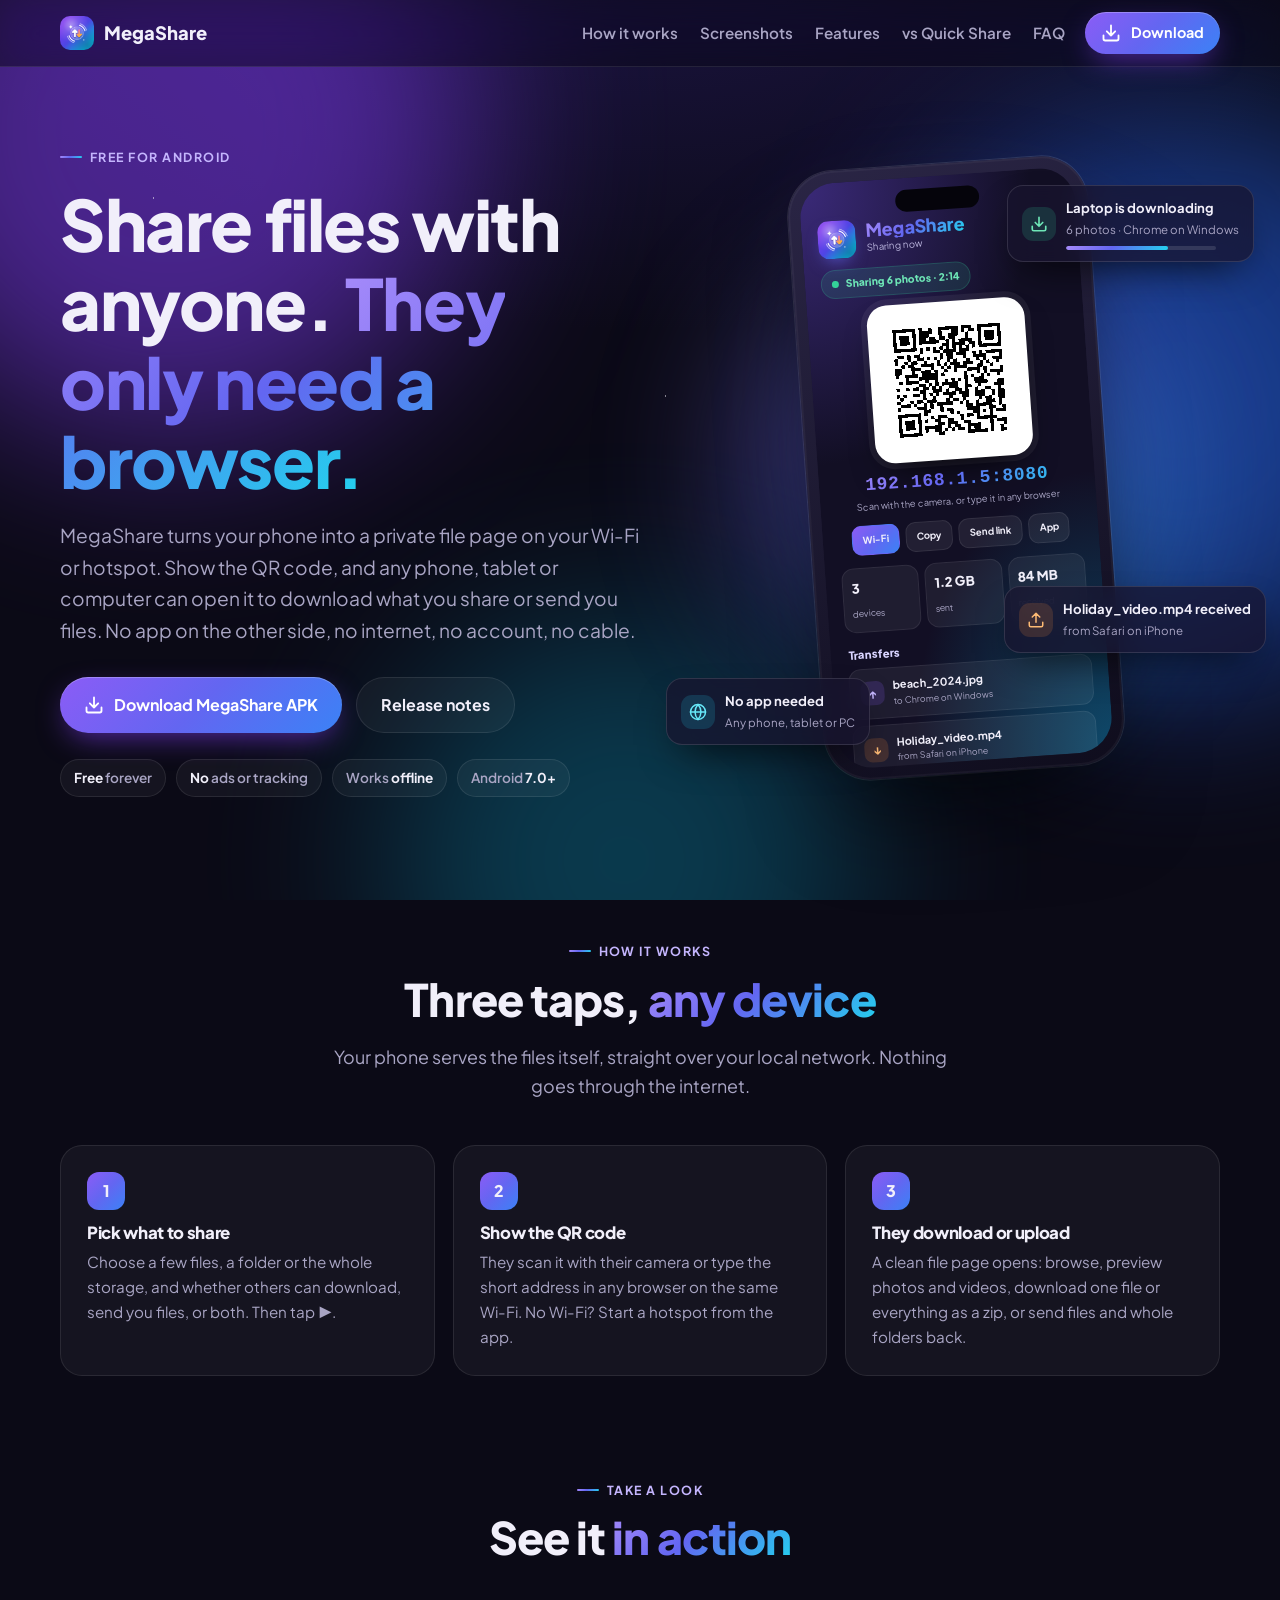
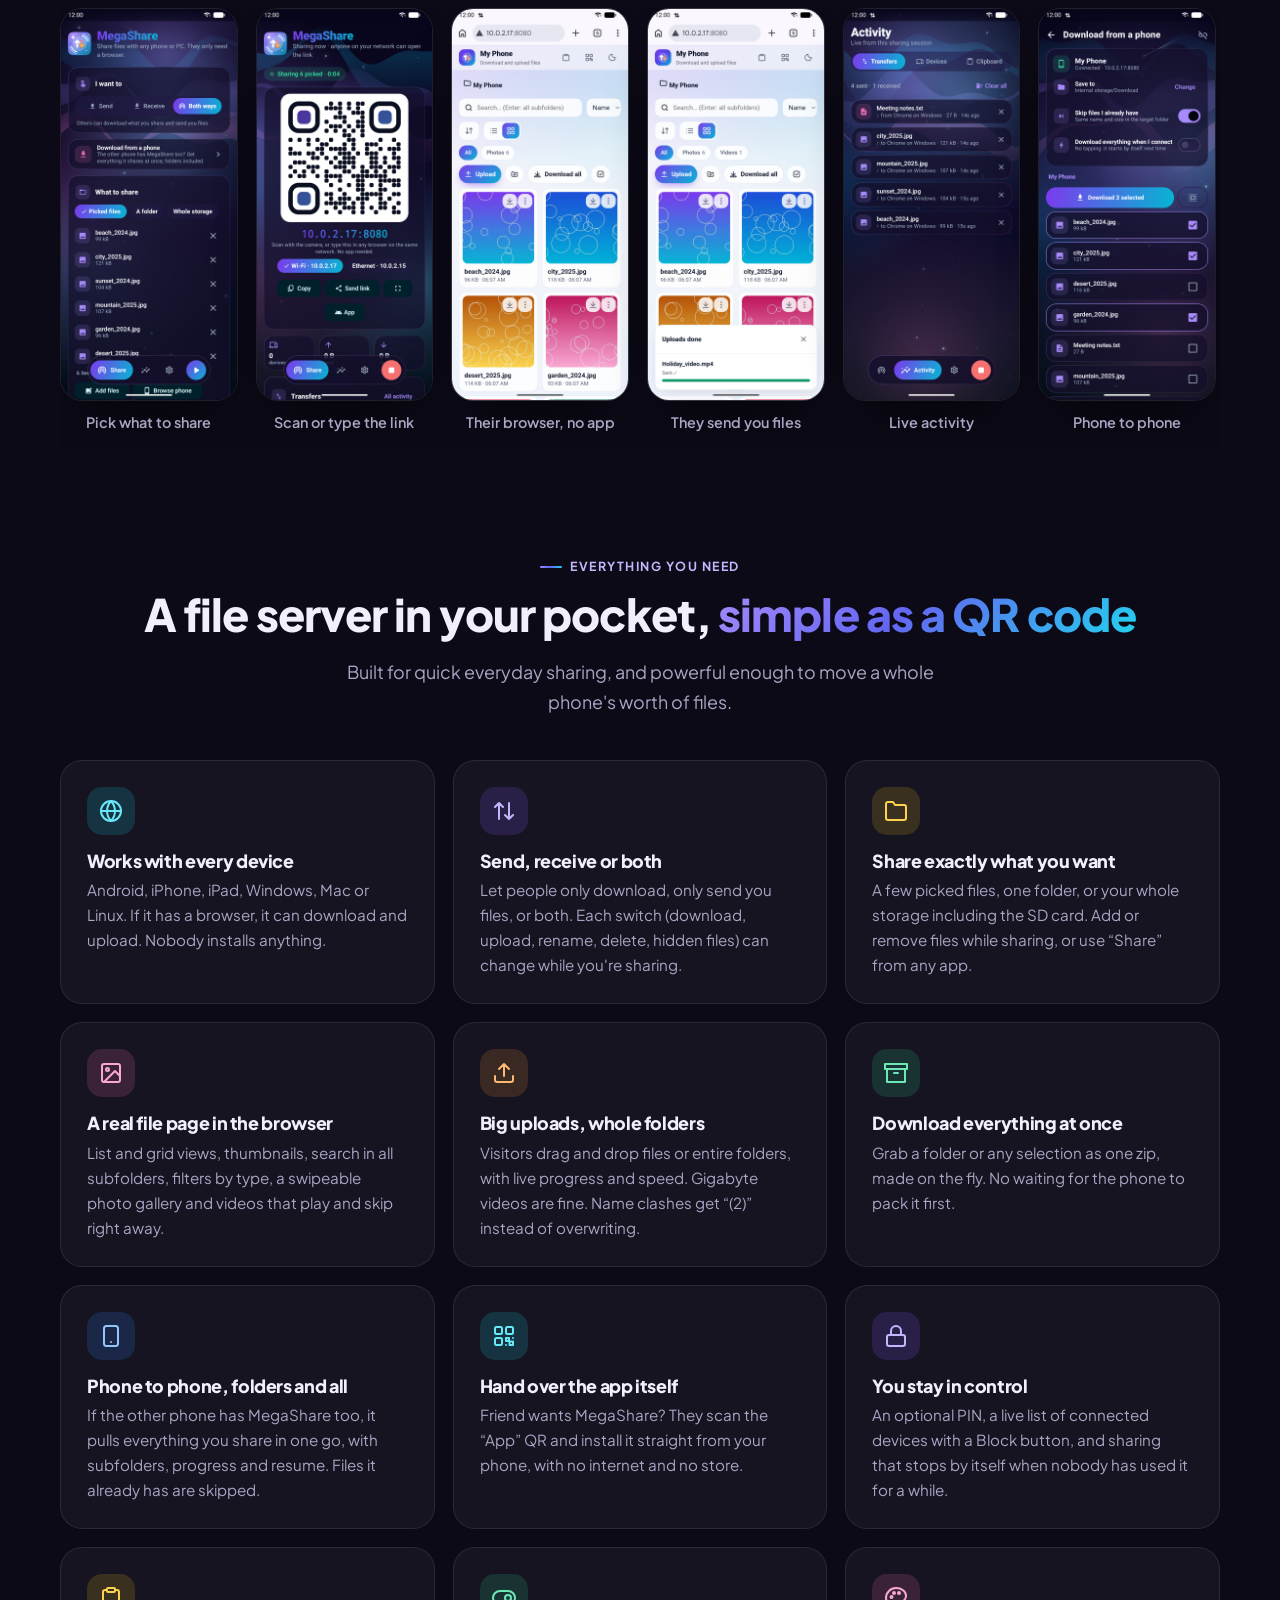
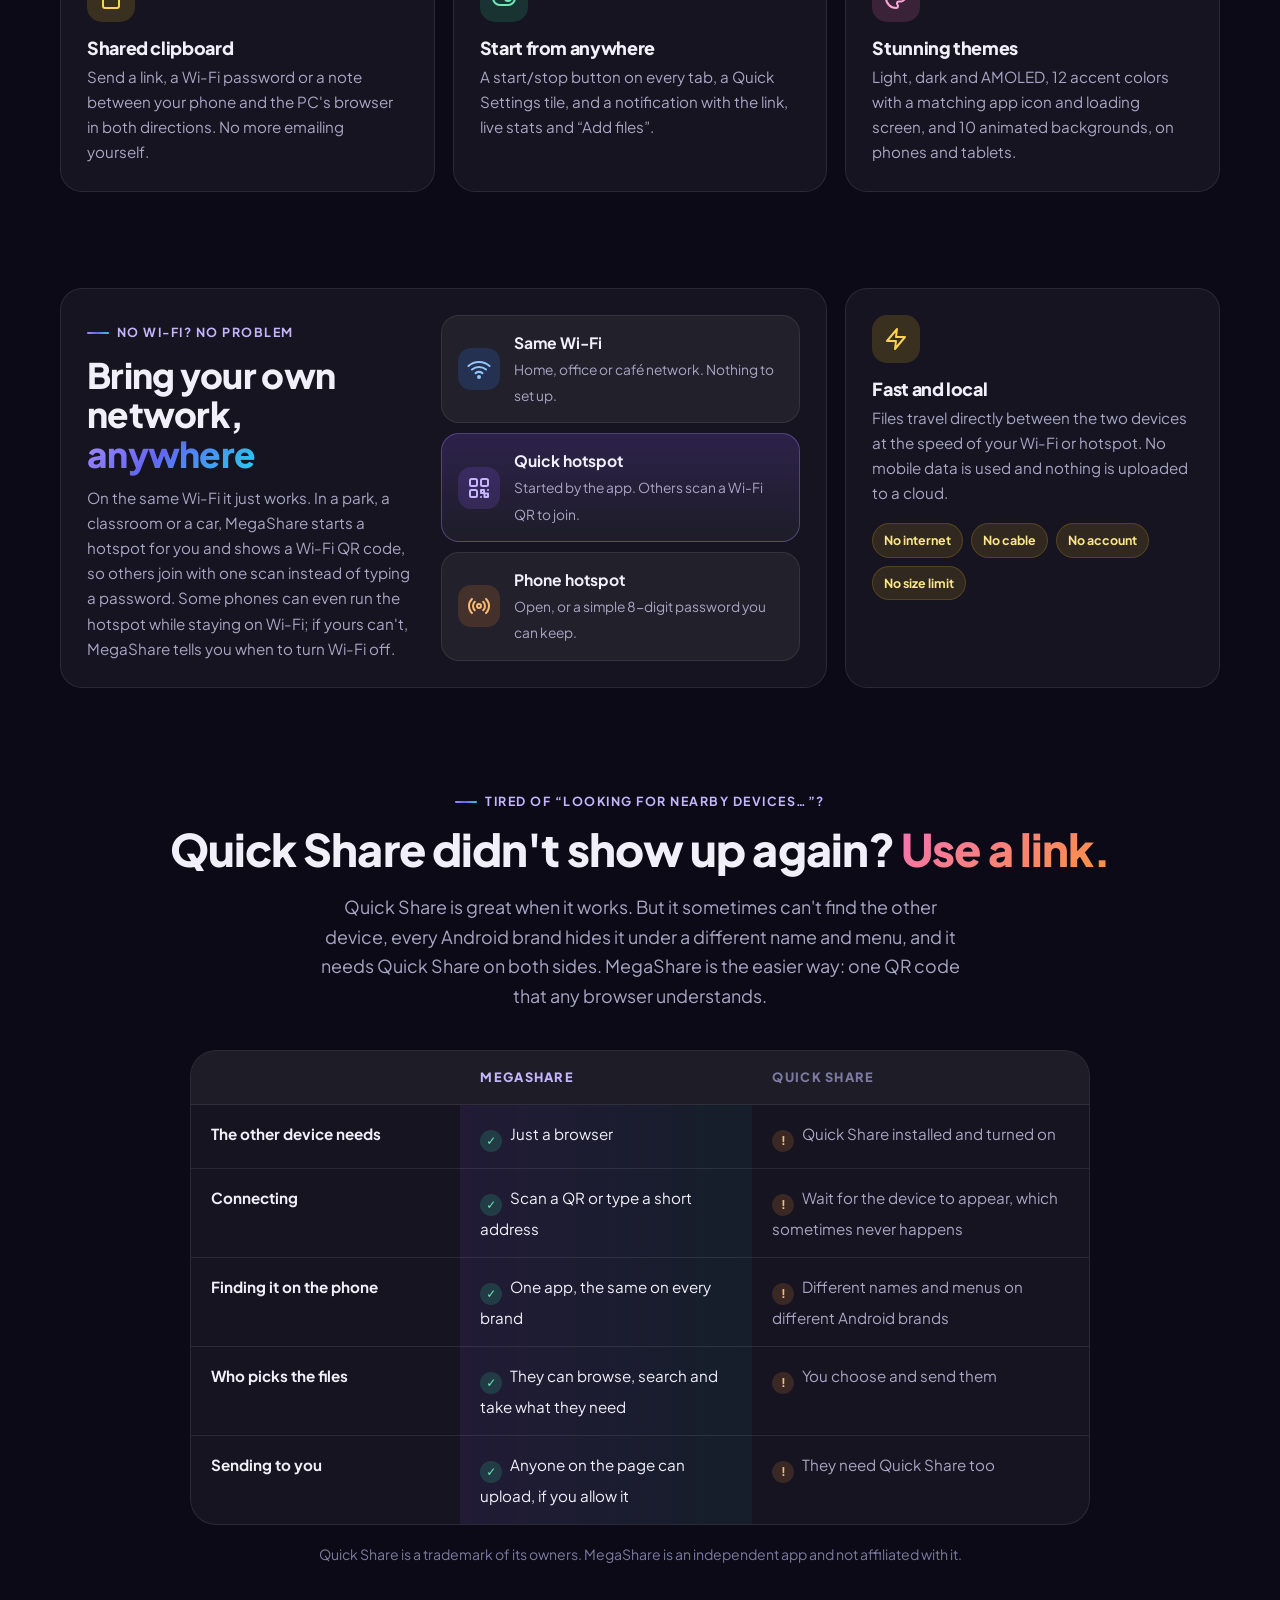
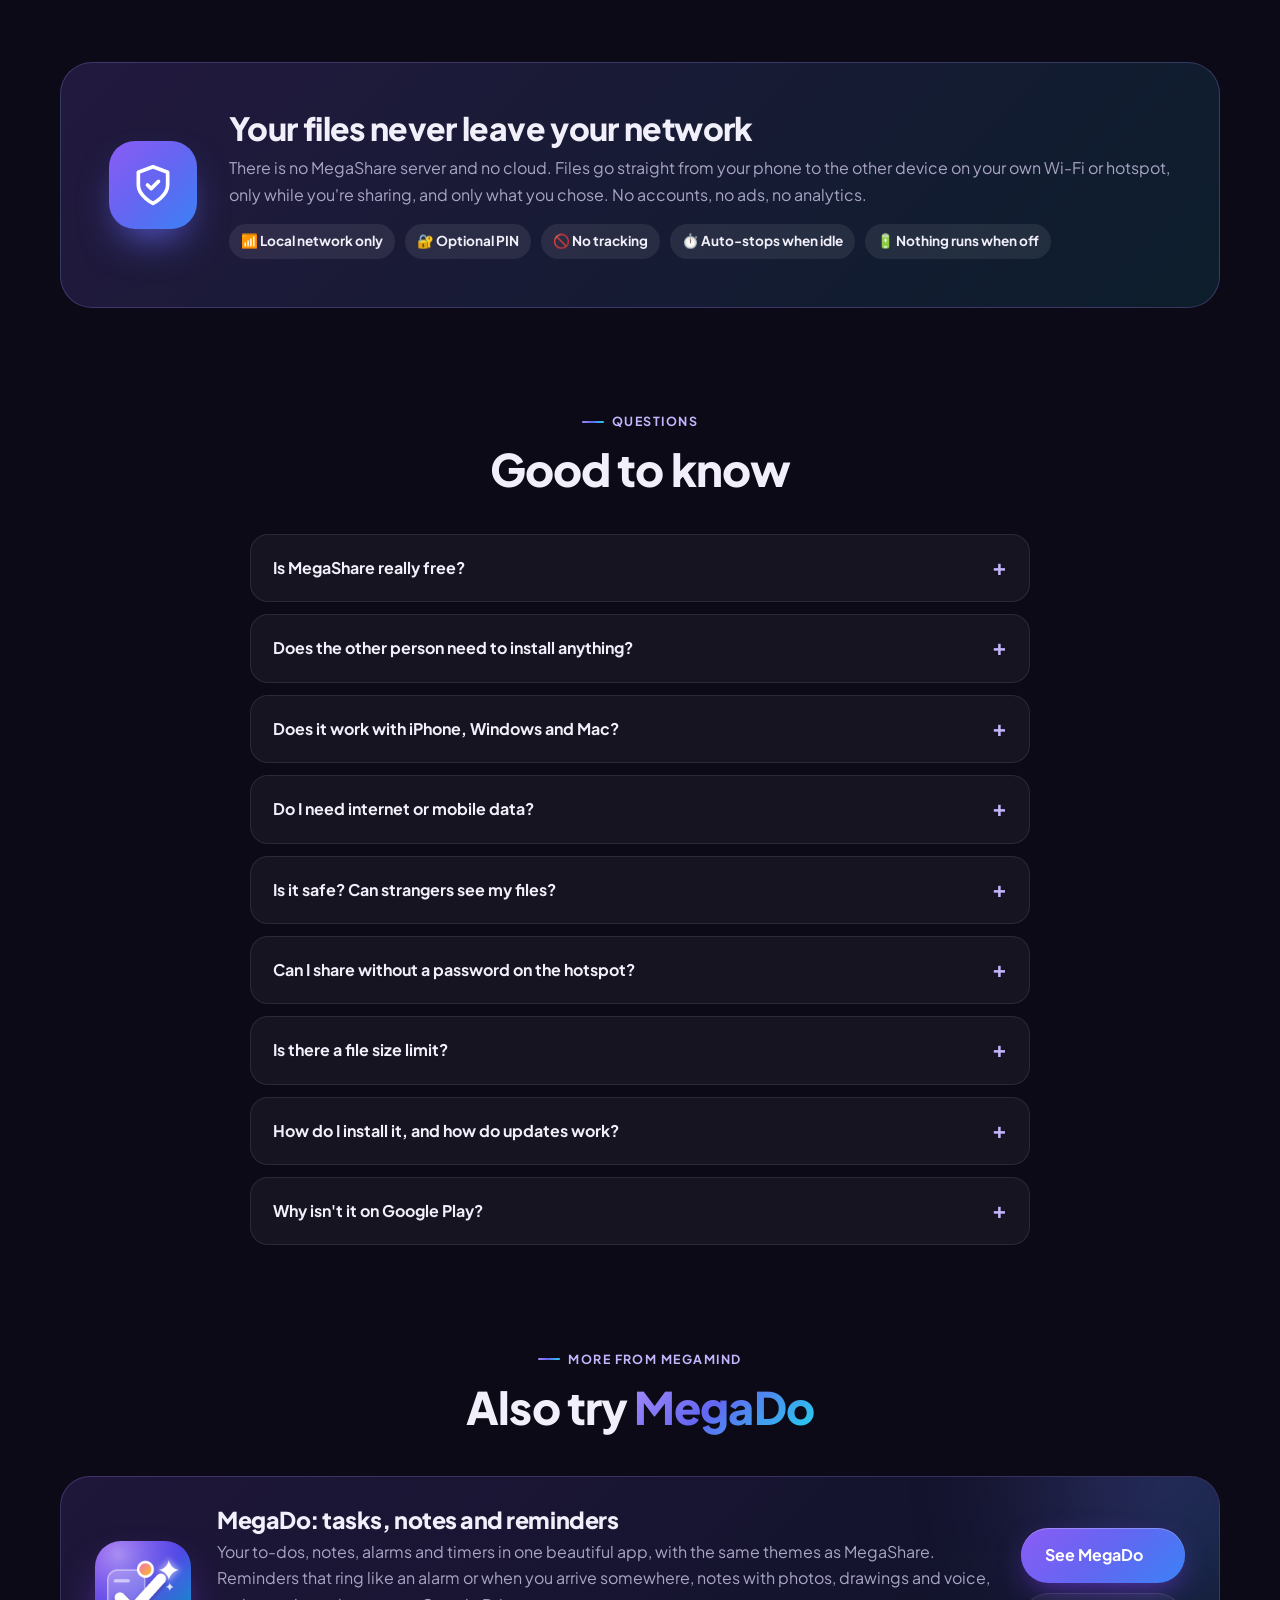
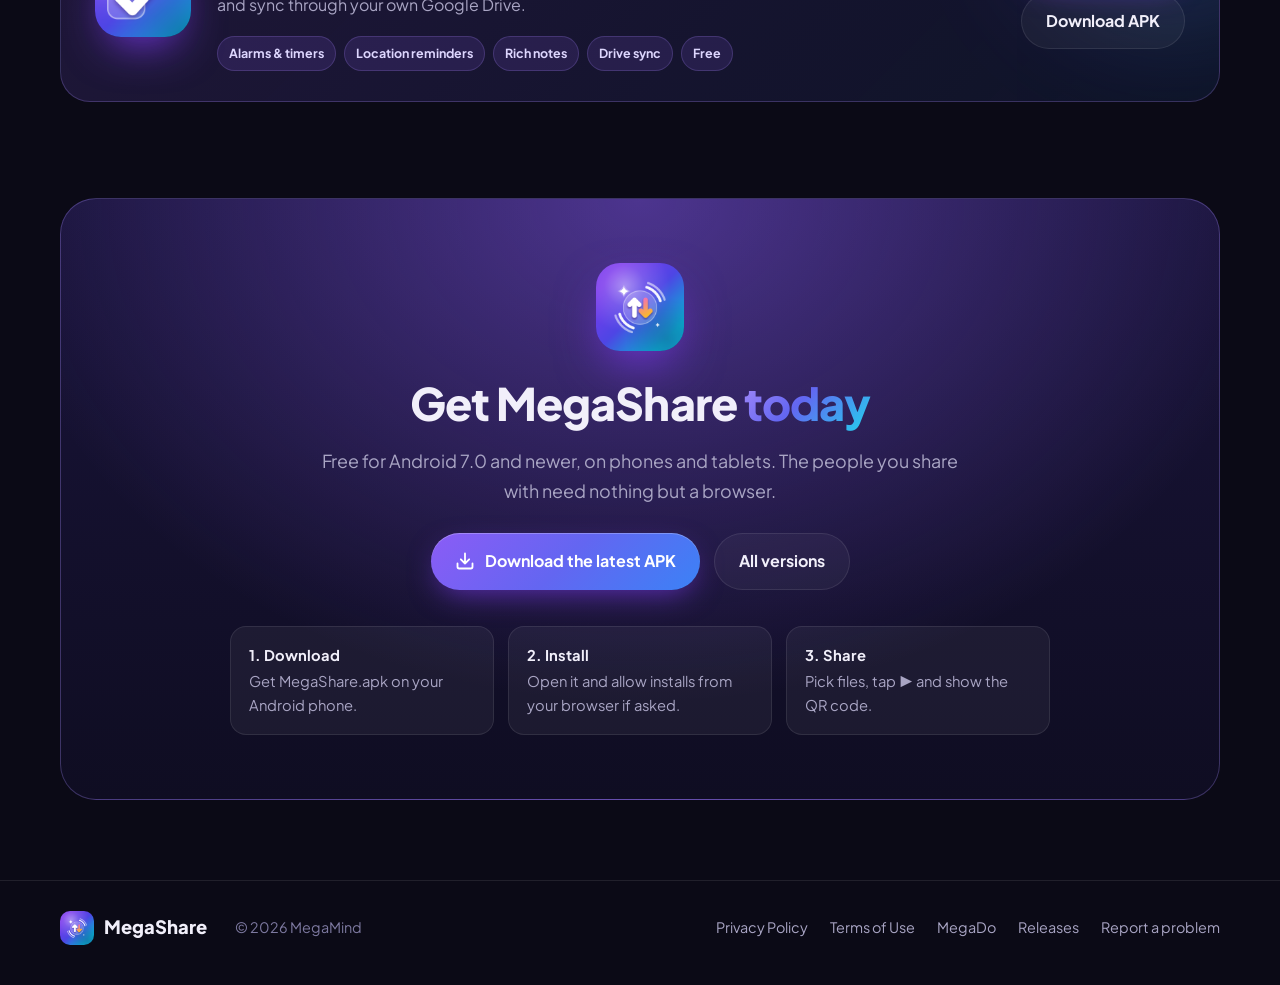
==== index.html @ 3ee7535c "Website: MegaShare's GitHub Pages site, README and screenshots - index.html in the same aurora desig" ====
<!doctype html>
<html lang="en">
<head>
<meta charset="utf-8">
<meta name="viewport" content="width=device-width, initial-scale=1">
<title>MegaShare: Share files from Android to any phone or PC, no app needed (free APK)</title>
<meta name="description" content="MegaShare is a free Android app that shares files over Wi-Fi or hotspot with any phone, tablet or computer. The other side only needs a browser: scan a QR code, then download or upload files and folders. No internet, no account, no app on the other side. An easier way than Quick Share. Download the APK.">
<meta name="keywords" content="MegaShare, file sharing app, share files Android to PC, Wi-Fi file transfer, hotspot file transfer, send files to iPhone, Quick Share alternative, Nearby Share alternative, no app needed, browser file transfer, QR code file sharing, local file server, APK download">
<link rel="canonical" href="https://megamind2999.github.io/MegaShareApk/">
<link rel="icon" href="icon.png">
<link rel="apple-touch-icon" href="icon.png">
<meta name="theme-color" content="#0b0a16">

<meta property="og:type" content="website">
<meta property="og:title" content="MegaShare: share files with anyone, they only need a browser">
<meta property="og:description" content="Free Android app: share files and folders with any phone or PC over Wi-Fi or hotspot. Scan a QR code, download or upload in the browser. No app needed on the other side.">
<meta property="og:url" content="https://megamind2999.github.io/MegaShareApk/">
<meta property="og:image" content="https://megamind2999.github.io/MegaShareApk/icon.png">
<meta name="twitter:card" content="summary">

<!-- Lets Google show MegaShare as an app (name, OS, price, download) in search results. -->
<script type="application/ld+json">
{
  "@context": "https://schema.org",
  "@type": "SoftwareApplication",
  "name": "MegaShare",
  "description": "Share files from an Android phone with any phone, tablet or computer over Wi-Fi or hotspot. The other side only needs a browser to download and upload files.",
  "applicationCategory": "UtilitiesApplication",
  "operatingSystem": "Android 7.0 or later",
  "url": "https://megamind2999.github.io/MegaShareApk/",
  "downloadUrl": "https://github.com/MegaMind2999/MegaShareApk/releases/latest/download/MegaShare.apk",
  "installUrl": "https://github.com/MegaMind2999/MegaShareApk/releases/latest",
  "image": "https://megamind2999.github.io/MegaShareApk/icon.png",
  "offers": { "@type": "Offer", "price": "0", "priceCurrency": "USD" },
  "author": { "@type": "Person", "name": "MegaMind" }
}
</script>

<link rel="preconnect" href="https://fonts.googleapis.com">
<link rel="preconnect" href="https://fonts.gstatic.com" crossorigin>
<link href="https://fonts.googleapis.com/css2?family=Plus+Jakarta+Sans:wght@400;500;600;700;800&display=swap" rel="stylesheet">
<link rel="stylesheet" href="style.css">
<script>document.documentElement.classList.add('js')</script>
</head>
<body>
<div class="aurora" aria-hidden="true"><span></span><span></span><span></span></div>
<div class="stars" aria-hidden="true"></div>

<!-- Icon sprite -->
<svg width="0" height="0" style="position:absolute" aria-hidden="true">
  <defs>
    <g id="i-down" fill="none" stroke="currentColor" stroke-width="2.2" stroke-linecap="round" stroke-linejoin="round"><path d="M21 15v4a2 2 0 0 1-2 2H5a2 2 0 0 1-2-2v-4M7 10l5 5 5-5M12 15V3"/></g>
    <g id="i-up" fill="none" stroke="currentColor" stroke-width="2" stroke-linecap="round" stroke-linejoin="round"><path d="M21 15v4a2 2 0 0 1-2 2H5a2 2 0 0 1-2-2v-4M17 8l-5-5-5 5M12 3v12"/></g>
    <g id="i-swap" fill="none" stroke="currentColor" stroke-width="2" stroke-linecap="round" stroke-linejoin="round"><path d="M7 20V4M3 8l4-4 4 4M17 4v16M21 16l-4 4-4-4"/></g>
    <g id="i-globe" fill="none" stroke="currentColor" stroke-width="2" stroke-linecap="round" stroke-linejoin="round"><circle cx="12" cy="12" r="10"/><path d="M2 12h20M12 2a15.3 15.3 0 0 1 4 10 15.3 15.3 0 0 1-4 10 15.3 15.3 0 0 1-4-10 15.3 15.3 0 0 1 4-10z"/></g>
    <g id="i-qr" fill="none" stroke="currentColor" stroke-width="2" stroke-linecap="round" stroke-linejoin="round"><rect x="3" y="3" width="7" height="7" rx="1.5"/><rect x="14" y="3" width="7" height="7" rx="1.5"/><rect x="3" y="14" width="7" height="7" rx="1.5"/><path d="M14 14h3v3h-3zM21 14v.01M14 21h.01M17.5 17.5H21V21h-3.5z"/></g>
    <g id="i-folder" fill="none" stroke="currentColor" stroke-width="2" stroke-linecap="round" stroke-linejoin="round"><path d="M22 19a2 2 0 0 1-2 2H4a2 2 0 0 1-2-2V5a2 2 0 0 1 2-2h5l2 3h9a2 2 0 0 1 2 2z"/></g>
    <g id="i-wifi" fill="none" stroke="currentColor" stroke-width="2" stroke-linecap="round" stroke-linejoin="round"><path d="M5 12.55a11 11 0 0 1 14.08 0M1.42 9a16 16 0 0 1 21.16 0M8.53 16.11a6 6 0 0 1 6.95 0"/><circle cx="12" cy="20" r="1"/></g>
    <g id="i-hotspot" fill="none" stroke="currentColor" stroke-width="2" stroke-linecap="round" stroke-linejoin="round"><circle cx="12" cy="12" r="2"/><path d="M16.24 7.76a6 6 0 0 1 0 8.49M7.76 16.24a6 6 0 0 1 0-8.49M19.07 4.93a10 10 0 0 1 0 14.14M4.93 19.07a10 10 0 0 1 0-14.14"/></g>
    <g id="i-image" fill="none" stroke="currentColor" stroke-width="2" stroke-linecap="round" stroke-linejoin="round"><rect x="3" y="3" width="18" height="18" rx="2"/><circle cx="8.5" cy="8.5" r="1.5"/><path d="M21 15l-5-5L5 21"/></g>
    <g id="i-phone" fill="none" stroke="currentColor" stroke-width="2" stroke-linecap="round" stroke-linejoin="round"><rect x="5" y="2" width="14" height="20" rx="2.5"/><path d="M12 18h.01"/></g>
    <g id="i-lock" fill="none" stroke="currentColor" stroke-width="2" stroke-linecap="round" stroke-linejoin="round"><rect x="3" y="11" width="18" height="11" rx="2"/><path d="M7 11V7a5 5 0 0 1 10 0v4"/></g>
    <g id="i-clip" fill="none" stroke="currentColor" stroke-width="2" stroke-linecap="round" stroke-linejoin="round"><path d="M16 4h2a2 2 0 0 1 2 2v14a2 2 0 0 1-2 2H6a2 2 0 0 1-2-2V6a2 2 0 0 1 2-2h2"/><rect x="8" y="2" width="8" height="4" rx="1"/></g>
    <g id="i-sliders" fill="none" stroke="currentColor" stroke-width="2" stroke-linecap="round" stroke-linejoin="round"><path d="M4 21v-7M4 10V3M12 21v-9M12 8V3M20 21v-5M20 12V3M1 14h6M9 8h6M17 16h6"/></g>
    <g id="i-zap" fill="none" stroke="currentColor" stroke-width="2" stroke-linecap="round" stroke-linejoin="round"><path d="M13 2L3 14h9l-1 8 10-12h-9l1-8z"/></g>
    <g id="i-box" fill="none" stroke="currentColor" stroke-width="2" stroke-linecap="round" stroke-linejoin="round"><path d="M21 8v13H3V8M1 3h22v5H1zM10 12h4"/></g>
    <g id="i-palette" fill="none" stroke="currentColor" stroke-width="2" stroke-linecap="round" stroke-linejoin="round"><path d="M12 2a10 10 0 0 0 0 20c1.1 0 2-.9 2-2 0-.5-.2-1-.5-1.3-.3-.4-.5-.8-.5-1.3 0-1.1.9-2 2-2h2.3A5.7 5.7 0 0 0 22 9.7C22 5.4 17.5 2 12 2z"/><circle cx="7.5" cy="11" r="1"/><circle cx="10" cy="7" r="1"/><circle cx="15" cy="7" r="1"/></g>
    <g id="i-toggle" fill="none" stroke="currentColor" stroke-width="2" stroke-linecap="round" stroke-linejoin="round"><rect x="1" y="5" width="22" height="14" rx="7"/><circle cx="16" cy="12" r="3"/></g>
    <g id="i-refresh" fill="none" stroke="currentColor" stroke-width="2" stroke-linecap="round" stroke-linejoin="round"><path d="M23 4v6h-6M1 20v-6h6"/><path d="M3.5 9a9 9 0 0 1 14.85-3.36L23 10M1 14l4.64 4.36A9 9 0 0 0 20.49 15"/></g>
    <g id="i-shield" fill="none" stroke="currentColor" stroke-width="2" stroke-linecap="round" stroke-linejoin="round"><path d="M12 22s8-4 8-10V5l-8-3-8 3v7c0 6 8 10 8 10z"/><path d="M9 12l2 2 4-4"/></g>
  </defs>
</svg>

<header class="topbar">
  <div class="wrap">
    <a class="brand" href="./"><img src="icon.png" alt="" width="34" height="34">MegaShare</a>
    <nav class="links"><a href="#how">How it works</a><a href="#screenshots">Screenshots</a><a href="#features">Features</a><a href="#quick-share">vs Quick Share</a><a href="#faq">FAQ</a></nav>
    <a class="btn" href="https://github.com/MegaMind2999/MegaShareApk/releases/latest/download/MegaShare.apk"><svg viewBox="0 0 24 24"><use href="#i-down"/></svg>Download</a>
  </div>
</header>

<main>
<div class="wrap">

  <section class="hero" aria-labelledby="title">
    <div>
      <span class="eyebrow">Free for Android</span>
      <h1 id="title">Share files with anyone. <span class="grad-text">They only need a browser.</span></h1>
      <p class="lead">MegaShare turns your phone into a private file page on your Wi-Fi or hotspot. Show the QR code, and any phone, tablet or computer can open it to download what you share or send you files. No app on the other side, no internet, no account, no cable.</p>
      <div class="actions">
        <a class="btn" href="https://github.com/MegaMind2999/MegaShareApk/releases/latest/download/MegaShare.apk"><svg viewBox="0 0 24 24"><use href="#i-down"/></svg>Download MegaShare APK</a>
        <a class="btn ghost" href="https://github.com/MegaMind2999/MegaShareApk/releases/latest">Release notes</a>
      </div>
      <div class="pills">
        <span class="pill"><b>Free</b> forever</span>
        <span class="pill"><b>No</b> ads or tracking</span>
        <span class="pill">Works <b>offline</b></span>
        <span class="pill">Android <b>7.0+</b></span>
      </div>
    </div>

    <div class="stage" aria-hidden="true">
      <div class="glow"></div>
      <div class="phone">
        <div class="screen">
          <div class="notch"></div>
          <div class="ms-head"><img src="icon.png" alt=""><div><b class="grad-text">MegaShare</b><small>Sharing now</small></div></div>
          <span class="live-pill"><i></i>Sharing 6 photos · 2:14</span>
          <div class="qr-card"><img src="qr.svg" alt=""></div>
          <div class="addr grad-text">192.168.1.5:8080</div>
          <div class="hint">Scan with the camera, or type it in any browser</div>
          <div class="mini-btns"><span class="on">Wi-Fi</span><span>Copy</span><span>Send link</span><span>App</span></div>
          <div class="stats">
            <div><b>3</b><span>devices</span></div>
            <div><b>1.2 GB</b><span>sent</span></div>
            <div><b>84 MB</b><span>received</span></div>
          </div>
          <div class="section-label">Transfers</div>
          <div class="xfer"><i class="i-violet">↑</i><div><p>beach_2024.jpg</p><small>to Chrome on Windows</small></div></div>
          <div class="xfer"><i class="i-orange">↓</i><div><p>Holiday_video.mp4</p><small>from Safari on iPhone</small></div></div>
        </div>
      </div>
      <div class="float-card fc-1"><div class="ico i-green"><svg viewBox="0 0 24 24"><use href="#i-down"/></svg></div><div><b>Laptop is downloading</b><span>6 photos · Chrome on Windows</span><i class="bar"></i></div></div>
      <div class="float-card fc-2"><div class="ico i-orange"><svg viewBox="0 0 24 24"><use href="#i-up"/></svg></div><div><b>Holiday_video.mp4 received</b><span>from Safari on iPhone</span></div></div>
      <div class="float-card fc-3"><div class="ico i-cyan"><svg viewBox="0 0 24 24"><use href="#i-globe"/></svg></div><div><b>No app needed</b><span>Any phone, tablet or PC</span></div></div>
    </div>
  </section>

  <section id="how" class="center reveal">
    <span class="eyebrow">How it works</span>
    <h2>Three taps, <span class="grad-text">any device</span></h2>
    <p class="lead">Your phone serves the files itself, straight over your local network. Nothing goes through the internet.</p>
  </section>
  <div class="steps">
    <div class="step reveal"><h3>Pick what to share</h3><p>Choose a few files, a folder or the whole storage, and whether others can download, send you files, or both. Then tap ▶.</p></div>
    <div class="step reveal"><h3>Show the QR code</h3><p>They scan it with their camera or type the short address in any browser on the same Wi-Fi. No Wi-Fi? Start a hotspot from the app.</p></div>
    <div class="step reveal"><h3>They download or upload</h3><p>A clean file page opens: browse, preview photos and videos, download one file or everything as a zip, or send files and whole folders back.</p></div>
  </div>

  <section id="screenshots" class="center reveal">
    <span class="eyebrow">Take a look</span>
    <h2>See it <span class="grad-text">in action</span></h2>
    <div class="shots">
      <figure><img src="screenshots/setup.jpg" alt="MegaShare setup: choose Send, Receive or Both ways and pick the files to share" loading="lazy"><figcaption>Pick what to share</figcaption></figure>
      <figure><img src="screenshots/live.jpg" alt="Sharing screen with a big QR code and the address to type" loading="lazy"><figcaption>Scan or type the link</figcaption></figure>
      <figure class="web"><img src="screenshots/web-grid.jpg" alt="The visitor's browser showing shared photos in a grid with search, filters, upload and download all" loading="lazy"><figcaption>Their browser, no app</figcaption></figure>
      <figure class="web"><img src="screenshots/web-upload.jpg" alt="Uploading a large video from the browser, finished" loading="lazy"><figcaption>They send you files</figcaption></figure>
      <figure><img src="screenshots/activity.jpg" alt="Activity tab with live transfers to and from a Windows PC" loading="lazy"><figcaption>Live activity</figcaption></figure>
      <figure><img src="screenshots/receive.jpg" alt="Download from a phone: pick files from another phone running MegaShare and download them all" loading="lazy"><figcaption>Phone to phone</figcaption></figure>
      <figure><img src="screenshots/themes.jpg" alt="Appearance settings with light and dark themes and 12 accent colors" loading="lazy"><figcaption>Make it yours</figcaption></figure>
    </div>
  </section>

  <section id="features" class="center reveal">
    <span class="eyebrow">Everything you need</span>
    <h2>A file server in your pocket, <span class="grad-text">simple as a QR code</span></h2>
    <p class="lead">Built for quick everyday sharing, and powerful enough to move a whole phone's worth of files.</p>
  </section>
  <div class="features">
    <div class="feature reveal"><div class="ico i-cyan"><svg viewBox="0 0 24 24"><use href="#i-globe"/></svg></div><h3>Works with every device</h3><p>Android, iPhone, iPad, Windows, Mac or Linux. If it has a browser, it can download and upload. Nobody installs anything.</p></div>
    <div class="feature reveal"><div class="ico i-violet"><svg viewBox="0 0 24 24"><use href="#i-swap"/></svg></div><h3>Send, receive or both</h3><p>Let people only download, only send you files, or both. Each switch (download, upload, rename, delete, hidden files) can change while you're sharing.</p></div>
    <div class="feature reveal"><div class="ico i-amber"><svg viewBox="0 0 24 24"><use href="#i-folder"/></svg></div><h3>Share exactly what you want</h3><p>A few picked files, one folder, or your whole storage including the SD card. Add or remove files while sharing, or use “Share” from any app.</p></div>
    <div class="feature reveal"><div class="ico i-pink"><svg viewBox="0 0 24 24"><use href="#i-image"/></svg></div><h3>A real file page in the browser</h3><p>List and grid views, thumbnails, search in all subfolders, filters by type, a swipeable photo gallery and videos that play and skip right away.</p></div>
    <div class="feature reveal"><div class="ico i-orange"><svg viewBox="0 0 24 24"><use href="#i-up"/></svg></div><h3>Big uploads, whole folders</h3><p>Visitors drag and drop files or entire folders, with live progress and speed. Gigabyte videos are fine. Name clashes get “(2)” instead of overwriting.</p></div>
    <div class="feature reveal"><div class="ico i-green"><svg viewBox="0 0 24 24"><use href="#i-box"/></svg></div><h3>Download everything at once</h3><p>Grab a folder or any selection as one zip, made on the fly. No waiting for the phone to pack it first.</p></div>
    <div class="feature reveal"><div class="ico i-blue"><svg viewBox="0 0 24 24"><use href="#i-phone"/></svg></div><h3>Phone to phone, folders and all</h3><p>If the other phone has MegaShare too, it pulls everything you share in one go, with subfolders, progress and resume. Files it already has are skipped.</p></div>
    <div class="feature reveal"><div class="ico i-cyan"><svg viewBox="0 0 24 24"><use href="#i-qr"/></svg></div><h3>Hand over the app itself</h3><p>Friend wants MegaShare? They scan the “App” QR and install it straight from your phone, with no internet and no store.</p></div>
    <div class="feature reveal"><div class="ico i-violet"><svg viewBox="0 0 24 24"><use href="#i-lock"/></svg></div><h3>You stay in control</h3><p>An optional PIN, a live list of connected devices with a Block button, and sharing that stops by itself when nobody has used it for a while.</p></div>
    <div class="feature reveal"><div class="ico i-amber"><svg viewBox="0 0 24 24"><use href="#i-clip"/></svg></div><h3>Shared clipboard</h3><p>Send a link, a Wi-Fi password or a note between your phone and the PC's browser in both directions. No more emailing yourself.</p></div>
    <div class="feature reveal"><div class="ico i-green"><svg viewBox="0 0 24 24"><use href="#i-toggle"/></svg></div><h3>Start from anywhere</h3><p>A start/stop button on every tab, a Quick Settings tile, and a notification with the link, live stats and “Add files”.</p></div>
    <div class="feature reveal"><div class="ico i-pink"><svg viewBox="0 0 24 24"><use href="#i-palette"/></svg></div><h3>Stunning themes</h3><p>Light, dark and AMOLED, 12 accent colors with a matching app icon and loading screen, and 10 animated backgrounds, on phones and tablets.</p></div>
  </div>

  <section id="network" class="reveal">
    <div class="features" style="margin-top:0">
      <div class="feature big">
        <div>
          <span class="eyebrow">No Wi-Fi? No problem</span>
          <h2 style="font-size:clamp(1.6rem,3vw,2.2rem)">Bring your own network, <span class="grad-text">anywhere</span></h2>
          <p style="margin-top:12px">On the same Wi-Fi it just works. In a park, a classroom or a car, MegaShare starts a hotspot for you and shows a Wi-Fi QR code, so others join with one scan instead of typing a password. Some phones can even run the hotspot while staying on Wi-Fi; if yours can't, MegaShare tells you when to turn Wi-Fi off.</p>
        </div>
        <div class="nets">
          <div class="net"><div class="ico i-blue"><svg viewBox="0 0 24 24"><use href="#i-wifi"/></svg></div><div><b>Same Wi-Fi</b><span>Home, office or café network. Nothing to set up.</span></div></div>
          <div class="net hot"><div class="ico i-violet"><svg viewBox="0 0 24 24"><use href="#i-qr"/></svg></div><div><b>Quick hotspot</b><span>Started by the app. Others scan a Wi-Fi QR to join.</span></div></div>
          <div class="net"><div class="ico i-orange"><svg viewBox="0 0 24 24"><use href="#i-hotspot"/></svg></div><div><b>Phone hotspot</b><span>Open, or a simple 8-digit password you can keep.</span></div></div>
        </div>
      </div>
      <div class="feature"><div class="ico i-amber"><svg viewBox="0 0 24 24"><use href="#i-zap"/></svg></div><h3>Fast and local</h3><p>Files travel directly between the two devices at the speed of your Wi-Fi or hotspot. No mobile data is used and nothing is uploaded to a cloud.</p>
        <div class="tags"><span>No internet</span><span>No cable</span><span>No account</span><span>No size limit</span></div></div>
    </div>
  </section>

  <section id="quick-share" class="center reveal">
    <span class="eyebrow">Tired of “Looking for nearby devices…”?</span>
    <h2>Quick Share didn't show up again? <span class="warm-text">Use a link.</span></h2>
    <p class="lead">Quick Share is great when it works. But it sometimes can't find the other device, every Android brand hides it under a different name and menu, and it needs Quick Share on both sides. MegaShare is the easier way: one QR code that any browser understands.</p>
  </section>
  <div class="compare reveal">
    <table>
      <thead><tr><th scope="col"></th><th scope="col" class="us">MegaShare</th><th scope="col">Quick Share</th></tr></thead>
      <tbody>
        <tr><td>The other device needs</td><td class="us"><span class="yes">✓</span>Just a browser</td><td><span class="no">!</span>Quick Share installed and turned on</td></tr>
        <tr><td>Connecting</td><td class="us"><span class="yes">✓</span>Scan a QR or type a short address</td><td><span class="no">!</span>Wait for the device to appear, which sometimes never happens</td></tr>
        <tr><td>Finding it on the phone</td><td class="us"><span class="yes">✓</span>One app, the same on every brand</td><td><span class="no">!</span>Different names and menus on different Android brands</td></tr>
        <tr><td>Who picks the files</td><td class="us"><span class="yes">✓</span>They can browse, search and take what they need</td><td><span class="no">!</span>You choose and send them</td></tr>
        <tr><td>Sending to you</td><td class="us"><span class="yes">✓</span>Anyone on the page can upload, if you allow it</td><td><span class="no">!</span>They need Quick Share too</td></tr>
      </tbody>
    </table>
  </div>
  <p class="note reveal">Quick Share is a trademark of its owners. MegaShare is an independent app and not affiliated with it.</p>

  <div class="band reveal">
    <div class="shield"><svg viewBox="0 0 24 24"><use href="#i-shield"/></svg></div>
    <div>
      <h2>Your files never leave your network</h2>
      <p>There is no MegaShare server and no cloud. Files go straight from your phone to the other device on your own Wi-Fi or hotspot, only while you're sharing, and only what you chose. No accounts, no ads, no analytics.</p>
      <ul><li>📶 Local network only</li><li>🔐 Optional PIN</li><li>🚫 No tracking</li><li>⏱️ Auto-stops when idle</li><li>🔋 Nothing runs when off</li></ul>
    </div>
  </div>

  <section id="faq" class="center reveal">
    <span class="eyebrow">Questions</span>
    <h2>Good to know</h2>
  </section>
  <div class="faq">
    <details><summary>Is MegaShare really free?</summary><p>Yes. It's free, with no ads, no subscriptions and no in-app purchases.</p></details>
    <details><summary>Does the other person need to install anything?</summary><p>No. They open the link or scan the QR code with their camera and use their normal browser, on any phone, tablet or computer. If they'd like the app too, they can install it from your phone through the “App” QR code.</p></details>
    <details><summary>Does it work with iPhone, Windows and Mac?</summary><p>Yes. Anything with a modern browser works: Safari, Chrome, Edge, Firefox and others. Only the phone that shares needs Android 7.0 or newer.</p></details>
    <details><summary>Do I need internet or mobile data?</summary><p>No. Both devices just need to be on the same Wi-Fi, or one of them on the other's hotspot. Files never go over the internet, so no data is used.</p></details>
    <details><summary>Is it safe? Can strangers see my files?</summary><p>Only devices on the same network can open the page, only while sharing is on, and they only see what you picked. You can add a PIN, see every connected device and block it, turn off uploads or downloads at any time, and sharing stops by itself when nobody uses it.</p></details>
    <details><summary>Can I share without a password on the hotspot?</summary><p>Yes. Android doesn't let apps create an open hotspot by themselves, so the Quick hotspot gets a password, but MegaShare shows a Wi-Fi QR code so nobody types it. For an open network, choose “Phone hotspot” and set Security to “None” in your hotspot settings, or keep a simple 8-digit password.</p></details>
    <details><summary>Is there a file size limit?</summary><p>No. Large videos and whole folders transfer fine, and downloads between two phones with MegaShare can resume if they're interrupted.</p></details>
    <details><summary>How do I install it, and how do updates work?</summary><p>Download <a href="https://github.com/MegaMind2999/MegaShareApk/releases/latest/download/MegaShare.apk">MegaShare.apk</a> on your Android phone and open it. If Android asks, allow installing apps from your browser or file manager. MegaShare checks for new versions once a day and can install them by itself (silently on Android 12+), and never while you're sharing.</p></details>
    <details><summary>Why isn't it on Google Play?</summary><p>MegaShare is published directly as an APK on this site and its GitHub releases page.</p></details>
  </div>

  <section id="more" class="center reveal">
    <span class="eyebrow">More from MegaMind</span>
    <h2>Also try <span class="grad-text">MegaDo</span></h2>
  </section>
  <div class="promo reveal">
    <img src="megado.png" alt="MegaDo app icon" width="96" height="96">
    <div>
      <h3>MegaDo: tasks, notes and reminders</h3>
      <p>Your to-dos, notes, alarms and timers in one beautiful app, with the same themes as MegaShare. Reminders that ring like an alarm or when you arrive somewhere, notes with photos, drawings and voice, and sync through your own Google Drive.</p>
      <div class="tags"><span>Alarms &amp; timers</span><span>Location reminders</span><span>Rich notes</span><span>Drive sync</span><span>Free</span></div>
    </div>
    <div class="actions">
      <a class="btn" href="https://megamind2999.github.io/MegaDoApk/">See MegaDo</a>
      <a class="btn ghost" href="https://github.com/MegaMind2999/MegaDoApk/releases/latest/download/MegaDo.apk">Download APK</a>
    </div>
  </div>

  <section id="download" class="cta reveal">
    <img src="icon.png" alt="MegaShare app icon" width="88" height="88">
    <h2>Get MegaShare <span class="grad-text">today</span></h2>
    <p class="lead" style="margin-inline:auto">Free for Android 7.0 and newer, on phones and tablets. The people you share with need nothing but a browser.</p>
    <div class="actions">
      <a class="btn" href="https://github.com/MegaMind2999/MegaShareApk/releases/latest/download/MegaShare.apk"><svg viewBox="0 0 24 24"><use href="#i-down"/></svg>Download the latest APK</a>
      <a class="btn ghost" href="https://github.com/MegaMind2999/MegaShareApk/releases">All versions</a>
    </div>
    <div class="install">
      <div><b>1. Download</b>Get MegaShare.apk on your Android phone.</div>
      <div><b>2. Install</b>Open it and allow installs from your browser if asked.</div>
      <div><b>3. Share</b>Pick files, tap ▶ and show the QR code.</div>
    </div>
  </section>

</div>
</main>

<footer>
  <div class="wrap">
    <a class="brand" href="./"><img src="icon.png" alt="" width="28" height="28">MegaShare</a>
    <span>© 2026 MegaMind</span>
    <nav>
      <a href="privacy.html">Privacy Policy</a>
      <a href="terms.html">Terms of Use</a>
      <a href="https://megamind2999.github.io/MegaDoApk/">MegaDo</a>
      <a href="https://github.com/MegaMind2999/MegaShareApk/releases">Releases</a>
      <a href="https://github.com/MegaMind2999/MegaShareApk/issues">Report a problem</a>
    </nav>
  </div>
</footer>

<script>
  // Fade sections in as they scroll into view.
  (function () {
    var els = document.querySelectorAll('.reveal');
    if (!('IntersectionObserver' in window)) { els.forEach(function (e) { e.classList.add('in'); }); return; }
    var io = new IntersectionObserver(function (entries) {
      entries.forEach(function (e) { if (e.isIntersecting) { e.target.classList.add('in'); io.unobserve(e.target); } });
    }, { threshold: 0.12 });
    els.forEach(function (e) { io.observe(e); });
  })();
</script>
</body>
</html>
---- style.css ----
/* MegaShare site: the same dark aurora theme as MegaDo's site (violet → indigo → ocean),
   plus the icon's warm "receive" arrow (pink → orange) as a second accent. */
:root {
  --warm: linear-gradient(135deg, #f472b6 0%, #fb923c 100%);
  --orange: #fb923c;
  --bg: #0b0a16;
  --bg-2: #120f24;
  --fg: #f1effa;
  --muted: #a9a5c4;
  --soft: #7d79a0;
  --line: rgba(255, 255, 255, .09);
  --glass: rgba(255, 255, 255, .045);
  --glass-2: rgba(255, 255, 255, .08);
  --violet: #8b5cf6;
  --indigo: #6366f1;
  --blue: #3b82f6;
  --cyan: #22d3ee;
  --pink: #f472b6;
  --amber: #fbbf24;
  --green: #34d399;
  --grad: linear-gradient(135deg, #a78bfa 0%, #6366f1 45%, #22d3ee 100%);
  --grad-btn: linear-gradient(135deg, #8b5cf6 0%, #6366f1 50%, #3b82f6 100%);
  --radius: 22px;
  --font: "Plus Jakarta Sans", system-ui, -apple-system, "Segoe UI", Roboto, sans-serif;
}

* { box-sizing: border-box; }
html { scroll-behavior: smooth; }
body {
  margin: 0;
  background: var(--bg);
  color: var(--fg);
  font: 16px/1.65 var(--font);
  -webkit-font-smoothing: antialiased;
  overflow-x: hidden;
}
a { color: #c4b5fd; text-decoration: none; }
a:hover { color: #fff; }
img { max-width: 100%; }

/* ── Aurora backdrop ── */
.aurora { position: fixed; inset: 0; z-index: -1; overflow: hidden; background:
  radial-gradient(1200px 700px at 50% -10%, #1d1546 0%, transparent 60%), var(--bg); }
.aurora span { position: absolute; border-radius: 50%; filter: blur(90px); opacity: .55; animation: drift 22s ease-in-out infinite alternate; }
.aurora span:nth-child(1) { width: 620px; height: 620px; background: #7c3aed; top: -180px; left: -140px; }
.aurora span:nth-child(2) { width: 560px; height: 560px; background: #2563eb; top: 120px; right: -180px; animation-duration: 26s; animation-delay: -6s; }
.aurora span:nth-child(3) { width: 480px; height: 480px; background: #0891b2; bottom: -200px; left: 30%; opacity: .35; animation-duration: 30s; animation-delay: -12s; }
.stars { position: fixed; inset: 0; z-index: -1; pointer-events: none; opacity: .5;
  background-image:
    radial-gradient(1.5px 1.5px at 12% 22%, #fff 50%, transparent 51%),
    radial-gradient(1px 1px at 68% 14%, #fff 50%, transparent 51%),
    radial-gradient(1.2px 1.2px at 84% 62%, #fff 50%, transparent 51%),
    radial-gradient(1px 1px at 32% 78%, #fff 50%, transparent 51%),
    radial-gradient(1.4px 1.4px at 52% 44%, #fff 50%, transparent 51%),
    radial-gradient(1px 1px at 92% 30%, #fff 50%, transparent 51%),
    radial-gradient(1px 1px at 6% 66%, #fff 50%, transparent 51%);
}
@keyframes drift { to { transform: translate(80px, 60px) scale(1.15); } }

/* ── Layout ── */
.wrap { width: min(1160px, 100% - 32px); margin-inline: auto; }
section { padding: 96px 0 0; }
.eyebrow { display: inline-flex; align-items: center; gap: 8px; font-size: .78rem; font-weight: 700; letter-spacing: .12em;
  text-transform: uppercase; color: #c4b5fd; }
.eyebrow::before { content: ""; width: 22px; height: 2px; border-radius: 2px; background: var(--grad); }
h1, h2, h3 { line-height: 1.12; letter-spacing: -.02em; margin: 0; }
h2 { font-size: clamp(1.9rem, 4vw, 2.8rem); font-weight: 800; margin-top: 12px; }
.lead { color: var(--muted); font-size: 1.12rem; max-width: 640px; }
.grad-text { background: var(--grad); -webkit-background-clip: text; background-clip: text; color: transparent; }
.center { text-align: center; }
.center .lead { margin-inline: auto; }

/* ── Top bar ── */
.topbar { position: sticky; top: 0; z-index: 10; backdrop-filter: blur(16px) saturate(140%); -webkit-backdrop-filter: blur(16px) saturate(140%);
  background: rgba(11, 10, 22, .55); border-bottom: 1px solid var(--line); }
.topbar .wrap { display: flex; align-items: center; gap: 20px; height: 66px; }
.brand { display: flex; align-items: center; gap: 10px; font-weight: 800; font-size: 1.15rem; color: var(--fg); }
.brand img { width: 34px; height: 34px; border-radius: 10px; }
.links { display: flex; gap: 22px; margin-left: auto; font-weight: 600; font-size: .95rem; }
.links a { color: var(--muted); }
.links a:hover { color: var(--fg); }
.topbar .btn { padding: 9px 16px; font-size: .9rem; }
@media (max-width: 760px) { .links { display: none; } .topbar .btn { margin-left: auto; } }

/* ── Buttons ── */
.btn { display: inline-flex; align-items: center; gap: 10px; padding: 14px 24px; border-radius: 999px; font-weight: 700;
  color: #fff; background: var(--grad-btn); box-shadow: 0 10px 30px -8px rgba(124, 58, 237, .7), inset 0 1px 0 rgba(255,255,255,.25);
  transition: transform .2s ease, box-shadow .2s ease; }
.btn:hover { color: #fff; transform: translateY(-2px); box-shadow: 0 16px 40px -8px rgba(124, 58, 237, .85), inset 0 1px 0 rgba(255,255,255,.25); }
.btn svg { width: 20px; height: 20px; }
.btn.ghost { background: var(--glass); border: 1px solid var(--line); box-shadow: none; color: var(--fg); }
.btn.ghost:hover { background: var(--glass-2); }

/* ── Hero ── */
.hero { padding: 72px 0 40px; display: grid; grid-template-columns: 1.05fr .95fr; gap: 48px; align-items: center; }
.hero h1 { font-size: clamp(2.6rem, 6vw, 4.4rem); font-weight: 800; margin: 18px 0 18px; }
.hero .lead { font-size: 1.2rem; }
.hero .actions { display: flex; gap: 14px; flex-wrap: wrap; margin-top: 30px; }
.pills { display: flex; flex-wrap: wrap; gap: 10px; margin-top: 26px; }
.pill { font-size: .85rem; font-weight: 600; color: var(--muted); padding: 7px 13px; border-radius: 999px; background: var(--glass); border: 1px solid var(--line); }
.pill b { color: var(--fg); }
@media (max-width: 920px) { .hero { grid-template-columns: 1fr; text-align: center; } .hero .lead { margin-inline: auto; } .hero .actions, .pills { justify-content: center; } }

/* ── Phone mockup (pure HTML/CSS, sample data) ── */
.stage { position: relative; display: grid; place-items: center; min-height: 600px; }
.glow { position: absolute; width: 420px; height: 420px; border-radius: 50%; background: var(--grad); filter: blur(80px); opacity: .45; }
.phone { position: relative; width: 300px; height: 610px; border-radius: 46px; padding: 12px; background: linear-gradient(160deg, #2a2545, #0f0d1d);
  box-shadow: 0 50px 100px -30px rgba(0,0,0,.8), 0 0 0 1px rgba(255,255,255,.12), inset 0 0 0 2px rgba(255,255,255,.04);
  transform: rotate(-4deg); animation: float 7s ease-in-out infinite; }
.screen { position: relative; height: 100%; border-radius: 36px; overflow: hidden; padding: 38px 16px 16px;
  background: radial-gradient(140% 80% at 0% 0%, #3b2a7a 0%, transparent 60%), radial-gradient(120% 80% at 100% 100%, #0e4a6b 0%, transparent 60%), #120f24; }
.notch { position: absolute; top: 12px; left: 50%; transform: translateX(-50%); width: 84px; height: 22px; border-radius: 20px; background: #05040b; }
.app-date { font-size: .62rem; letter-spacing: .1em; font-weight: 700; color: #b9b3dc; text-transform: uppercase; }
.app-hello { font-size: 1.15rem; font-weight: 800; margin: 2px 0 12px; }
.hero-card { border-radius: 20px; padding: 14px; display: flex; gap: 14px; align-items: center; background: var(--grad-btn);
  box-shadow: 0 14px 30px -12px rgba(99, 102, 241, .9); }
.ring { --p: 60; width: 64px; height: 64px; border-radius: 50%; flex: none; display: grid; place-items: center;
  background: conic-gradient(#fff calc(var(--p) * 1%), rgba(255,255,255,.22) 0); }
.ring::after { content: "60%"; width: 50px; height: 50px; border-radius: 50%; display: grid; place-items: center; font-weight: 800; font-size: .82rem; background: #6d5bf0; }
.hero-card small { display: block; font-size: .6rem; letter-spacing: .1em; text-transform: uppercase; opacity: .85; font-weight: 700; }
.hero-card strong { font-size: 1rem; }
.hero-card .streak { display: inline-block; margin-top: 4px; font-size: .62rem; font-weight: 700; padding: 2px 8px; border-radius: 99px; background: rgba(255,255,255,.2); }
.bars { display: flex; gap: 6px; align-items: flex-end; height: 34px; margin-top: 8px; }
.bars i { width: 8px; border-radius: 4px; background: rgba(255,255,255,.35); }
.bars i.on { background: #fff; }
.quick { margin: 12px 0; border-radius: 14px; padding: 10px 12px; font-size: .72rem; color: #a9a5c4; background: rgba(255,255,255,.07); border: 1px solid rgba(255,255,255,.08); display: flex; justify-content: space-between; }
.quick b { color: #fff; font-weight: 600; }
.section-label { font-size: .7rem; font-weight: 800; margin: 12px 2px 6px; color: #d9d4ff; }
.task { display: flex; gap: 10px; align-items: flex-start; padding: 11px 12px; border-radius: 14px; margin-bottom: 8px; background: rgba(255,255,255,.07); border: 1px solid rgba(255,255,255,.07); }
.check { width: 18px; height: 18px; border-radius: 50%; flex: none; border: 2px solid #8b84b8; margin-top: 1px; }
.check.done { border: 0; background: var(--grad-btn); position: relative; }
.check.done::after { content: ""; position: absolute; left: 6px; top: 3px; width: 5px; height: 9px; border: solid #fff; border-width: 0 2px 2px 0; transform: rotate(45deg); }
.task p { margin: 0; font-size: .78rem; font-weight: 700; }
.task.done p { text-decoration: line-through; color: #8b84b8; }
.chips { display: flex; gap: 5px; margin-top: 5px; flex-wrap: wrap; }
.chip { font-size: .58rem; font-weight: 700; padding: 2px 7px; border-radius: 99px; background: rgba(139, 92, 246, .25); color: #d8ccff; }
.chip.a { background: rgba(251, 191, 36, .2); color: #fde68a; }
.chip.l { background: rgba(34, 211, 238, .18); color: #a5f3fc; }
.chip.r { background: rgba(244, 114, 182, .2); color: #fbcfe8; }
.fab { position: absolute; right: 16px; bottom: 18px; width: 48px; height: 48px; border-radius: 16px; background: var(--grad-btn);
  display: grid; place-items: center; font-size: 1.6rem; font-weight: 400; box-shadow: 0 10px 24px -6px rgba(99,102,241,.9); }

.float-card { position: absolute; display: flex; gap: 10px; align-items: center; padding: 11px 14px; border-radius: 16px; font-size: .8rem;
  background: rgba(24, 20, 46, .72); border: 1px solid rgba(255,255,255,.12); backdrop-filter: blur(14px); -webkit-backdrop-filter: blur(14px);
  box-shadow: 0 18px 40px -16px rgba(0,0,0,.8); animation: float 6s ease-in-out infinite; white-space: nowrap; text-align: left; }
.float-card b { display: block; font-size: .82rem; }
.float-card span { color: var(--muted); font-size: .72rem; }
.float-card .ico { width: 34px; height: 34px; border-radius: 11px; display: grid; place-items: center; flex: none; }
.float-card .ico svg { width: 18px; height: 18px; }
.fc-1 { top: -6px; right: 8px; animation-delay: -1s; }
.fc-2 { top: 300px; right: -20px; animation-delay: -3s; }
.fc-3 { bottom: 60px; left: 0; animation-delay: -5s; }
@keyframes float { 0%, 100% { translate: 0 0; } 50% { translate: 0 -12px; } }
@media (max-width: 520px) { .fc-1 { right: -4px; top: -10px; } .fc-2 { right: -4px; } .fc-3 { left: 4px; } .float-card { font-size: .72rem; } }

/* ── Feature grid ── */
.features { display: grid; grid-template-columns: repeat(3, 1fr); gap: 18px; margin-top: 44px; }
.feature { position: relative; padding: 26px; border-radius: var(--radius); background: var(--glass); border: 1px solid var(--line); overflow: hidden;
  transition: transform .25s ease, border-color .25s ease, background .25s ease; }
.feature::before { content: ""; position: absolute; inset: 0; border-radius: inherit; padding: 1px; background: var(--grad); opacity: 0;
  -webkit-mask: linear-gradient(#000 0 0) content-box, linear-gradient(#000 0 0); -webkit-mask-composite: xor; mask-composite: exclude; transition: opacity .25s ease; }
.feature:hover { transform: translateY(-4px); background: var(--glass-2); }
.feature:hover::before { opacity: 1; }
.feature .ico { width: 48px; height: 48px; border-radius: 15px; display: grid; place-items: center; margin-bottom: 16px; }
.feature .ico svg { width: 24px; height: 24px; }
.feature h3 { font-size: 1.12rem; font-weight: 800; margin-bottom: 6px; }
.feature p { margin: 0; color: var(--muted); font-size: .95rem; }
.feature.big { grid-column: span 2; display: grid; grid-template-columns: 1fr 1.1fr; gap: 28px; align-items: center; }
@media (max-width: 960px) { .features { grid-template-columns: 1fr 1fr; } }
@media (max-width: 640px) { .features { grid-template-columns: 1fr; } .feature.big { grid-column: auto; grid-template-columns: 1fr; } }

.i-violet { background: rgba(139, 92, 246, .18); color: #c4b5fd; }
.i-blue { background: rgba(59, 130, 246, .18); color: #93c5fd; }
.i-cyan { background: rgba(34, 211, 238, .16); color: #67e8f9; }
.i-pink { background: rgba(244, 114, 182, .17); color: #f9a8d4; }
.i-amber { background: rgba(251, 191, 36, .16); color: #fcd34d; }
.i-green { background: rgba(52, 211, 153, .16); color: #6ee7b7; }

/* alert-level scale inside the big card */
.levels { display: grid; grid-template-columns: repeat(4, 1fr); gap: 10px; }
.level { text-align: center; padding: 18px 8px 16px; border-radius: 18px; background: rgba(255,255,255,.05); border: 1px solid var(--line); font-size: .9rem; font-weight: 800; }
.level .meter { height: 70px; display: flex; align-items: flex-end; justify-content: center; margin-bottom: 12px; }
.level .meter i { width: 22px; border-radius: 7px; background: var(--grad); box-shadow: 0 8px 20px -6px rgba(99,102,241,.8); }
.level.hot { background: linear-gradient(180deg, rgba(139,92,246,.22), rgba(255,255,255,.04)); border-color: rgba(167,139,250,.35); }
.level span { display: block; color: var(--soft); font-weight: 600; font-size: .72rem; margin-top: 2px; }
.tags { display: flex; flex-wrap: wrap; gap: 8px; margin-top: 18px; }
.tags span { font-size: .78rem; font-weight: 700; padding: 6px 11px; border-radius: 99px; background: rgba(251,191,36,.12); color: #fde68a; border: 1px solid rgba(251,191,36,.18); }

/* ── Sync steps ── */
.steps { display: grid; grid-template-columns: repeat(3, 1fr); gap: 18px; margin-top: 44px; counter-reset: s; }
.step { padding: 26px; border-radius: var(--radius); background: var(--glass); border: 1px solid var(--line); position: relative; }
.step::before { counter-increment: s; content: counter(s); display: grid; place-items: center; width: 38px; height: 38px; border-radius: 12px;
  background: var(--grad-btn); font-weight: 800; margin-bottom: 14px; }
.step h3 { font-size: 1.05rem; font-weight: 800; margin-bottom: 6px; }
.step p { margin: 0; color: var(--muted); font-size: .95rem; }
@media (max-width: 760px) { .steps { grid-template-columns: 1fr; } }

/* ── Privacy band ── */
.band { margin-top: 96px; padding: 48px; border-radius: 32px; display: grid; grid-template-columns: auto 1fr; gap: 32px; align-items: center;
  background: linear-gradient(135deg, rgba(139,92,246,.18), rgba(34,211,238,.10)); border: 1px solid rgba(167,139,250,.25); }
.band .shield { width: 88px; height: 88px; border-radius: 26px; display: grid; place-items: center; background: var(--grad-btn); box-shadow: 0 20px 40px -14px rgba(99,102,241,.9); }
.band .shield svg { width: 44px; height: 44px; color: #fff; }
.band h2 { margin: 0 0 8px; font-size: clamp(1.5rem, 3vw, 2rem); }
.band p { margin: 0; color: var(--muted); }
.band ul { display: flex; flex-wrap: wrap; gap: 10px; list-style: none; padding: 0; margin: 16px 0 0; }
.band li { font-size: .85rem; font-weight: 700; padding: 6px 12px; border-radius: 99px; background: rgba(255,255,255,.08); }
@media (max-width: 700px) { .band { grid-template-columns: 1fr; text-align: center; padding: 32px 22px; } .band .shield { margin: 0 auto; } .band ul { justify-content: center; } }

/* ── Screenshots (hidden until images exist) ── */
.shots { display: flex; gap: 18px; margin-top: 40px; overflow-x: auto; scroll-snap-type: x mandatory; padding: 6px 2px 18px;
  scrollbar-width: thin; scrollbar-color: rgba(167,139,250,.4) transparent; }
.shots figure { margin: 0; flex: 0 0 calc((100% - 5 * 18px) / 6); min-width: 168px; scroll-snap-align: start; }
.shots img { width: 100%; border-radius: 22px; border: 1px solid var(--line); display: block; box-shadow: 0 30px 60px -30px rgba(0,0,0,.9);
  transition: transform .25s ease; }
.shots figure:hover img { transform: translateY(-6px); }
.shots figcaption { text-align: center; color: var(--muted); font-size: .9rem; margin-top: 10px; font-weight: 600; }

/* ── FAQ ── */
.faq { max-width: 780px; margin: 40px auto 0; display: grid; gap: 12px; }
.faq details { border-radius: 18px; background: var(--glass); border: 1px solid var(--line); padding: 4px 22px; }
.faq summary { cursor: pointer; list-style: none; font-weight: 700; padding: 16px 0; display: flex; justify-content: space-between; gap: 16px; }
.faq summary::-webkit-details-marker { display: none; }
.faq summary::after { content: "+"; font-size: 1.4rem; line-height: 1; color: #c4b5fd; transition: transform .2s ease; }
.faq details[open] summary::after { transform: rotate(45deg); }
.faq details p { margin: 0 0 18px; color: var(--muted); }

/* ── Download CTA ── */
.cta { margin-top: 96px; padding: 64px 32px; border-radius: 36px; text-align: center; position: relative; overflow: hidden;
  background: radial-gradient(80% 120% at 50% 0%, rgba(139,92,246,.45), transparent 70%), linear-gradient(180deg, #19143a, #0f0d22);
  border: 1px solid rgba(167,139,250,.3); }
.cta img { width: 88px; height: 88px; border-radius: 24px; box-shadow: 0 20px 50px -12px rgba(124,58,237,.9); }
.cta h2 { margin: 20px 0 10px; }
.cta .actions { display: flex; gap: 14px; justify-content: center; flex-wrap: wrap; margin-top: 28px; }
.install { display: grid; grid-template-columns: repeat(3, 1fr); gap: 14px; max-width: 820px; margin: 36px auto 0; text-align: left; }
.install div { padding: 16px 18px; border-radius: 16px; background: rgba(255,255,255,.05); border: 1px solid var(--line); font-size: .92rem; color: var(--muted); }
.install b { display: block; color: var(--fg); margin-bottom: 2px; }
@media (max-width: 700px) { .install { grid-template-columns: 1fr; } }

/* ── Footer ── */
footer { margin-top: 80px; padding: 30px 0 40px; border-top: 1px solid var(--line); color: var(--soft); font-size: .9rem; }
footer .wrap { display: flex; flex-wrap: wrap; gap: 14px 28px; align-items: center; }
footer nav { display: flex; gap: 22px; margin-left: auto; flex-wrap: wrap; }
footer a { color: var(--muted); }

/* ── Reveal on scroll ── */
.js .reveal { opacity: 0; transform: translateY(24px); transition: opacity .7s ease, transform .7s ease; }
.js .reveal.in { opacity: 1; transform: none; }

/* ── Legal pages ── */
.doc { max-width: 780px; margin: 0 auto; padding: 64px 0 0; }
.doc header { padding: 36px; border-radius: 28px; background: linear-gradient(135deg, rgba(139,92,246,.2), rgba(34,211,238,.08)); border: 1px solid rgba(167,139,250,.25); }
.doc h1 { font-size: clamp(2rem, 5vw, 2.8rem); font-weight: 800; }
.doc header p { margin: 8px 0 0; color: var(--muted); }
.doc article { margin-top: 18px; padding: 8px 36px 30px; border-radius: 28px; background: var(--glass); border: 1px solid var(--line); }
.doc h2 { font-size: 1.25rem; margin: 32px 0 8px; }
.doc p, .doc li { color: #cfcbe6; }
.doc li { margin: 6px 0; }
@media (max-width: 600px) { .doc header, .doc article { padding-left: 20px; padding-right: 20px; } }

/* ══════════════ MegaShare additions ══════════════ */
.warm-text { background: var(--warm); -webkit-background-clip: text; background-clip: text; color: transparent; }
.i-orange { background: rgba(251, 146, 60, .16); color: #fdba74; }

/* Hero phone: the live sharing screen */
.ms-head { display: flex; gap: 10px; align-items: center; margin-bottom: 10px; }
.ms-head img { width: 38px; height: 38px; border-radius: 11px; box-shadow: 0 8px 18px -8px rgba(99,102,241,.9); }
.ms-head b { display: block; font-size: 1.12rem; font-weight: 800; line-height: 1.1; }
.ms-head small { display: block; font-size: .6rem; color: #b9b3dc; }
.live-pill { display: inline-flex; align-items: center; gap: 7px; font-size: .64rem; font-weight: 800; color: #6ee7b7;
  padding: 5px 10px; border-radius: 99px; background: rgba(52, 211, 153, .12); border: 1px solid rgba(52, 211, 153, .2); }
.live-pill i { width: 7px; height: 7px; border-radius: 50%; background: #34d399; box-shadow: 0 0 0 0 rgba(52,211,153,.7); animation: ping 1.8s ease-out infinite; }
@keyframes ping { 70% { box-shadow: 0 0 0 7px rgba(52,211,153,0); } 100% { box-shadow: 0 0 0 0 rgba(52,211,153,0); } }
.qr-card { margin: 10px auto 0; width: 158px; padding: 12px; border-radius: 20px; background: #fff;
  box-shadow: 0 18px 36px -16px rgba(0,0,0,.9), 0 0 0 6px rgba(255,255,255,.06); }
.qr-card img { display: block; width: 100%; image-rendering: pixelated; border-radius: 6px; }
.addr { text-align: center; margin-top: 10px; font: 800 1.12rem/1.2 ui-monospace, "SFMono-Regular", Menlo, Consolas, monospace; letter-spacing: .04em; }
.hint { text-align: center; font-size: .58rem; color: #a9a5c4; margin-top: 3px; }
.mini-btns { display: flex; gap: 6px; justify-content: center; margin-top: 10px; }
.mini-btns span { font-size: .6rem; font-weight: 700; padding: 6px 10px; border-radius: 10px; background: rgba(255,255,255,.07); border: 1px solid rgba(255,255,255,.08); }
.mini-btns span.on { background: var(--grad-btn); border-color: transparent; }
.stats { display: grid; grid-template-columns: repeat(3, 1fr); gap: 6px; margin-top: 12px; }
.stats div { padding: 8px 8px 7px; border-radius: 12px; background: rgba(255,255,255,.06); border: 1px solid rgba(255,255,255,.07); }
.stats b { display: block; font-size: .82rem; font-weight: 800; }
.stats span { font-size: .55rem; color: #a9a5c4; }
.xfer { display: flex; gap: 9px; align-items: center; padding: 8px 10px; border-radius: 12px; margin-bottom: 6px; background: rgba(255,255,255,.06); border: 1px solid rgba(255,255,255,.07); }
.xfer i { width: 24px; height: 24px; border-radius: 8px; display: grid; place-items: center; font-style: normal; font-weight: 800; font-size: .72rem; flex: none; }
.xfer p { margin: 0; font-size: .68rem; font-weight: 700; }
.xfer small { display: block; font-size: .55rem; color: #a9a5c4; }
/* Float cards sit over the lower half of the phone so the QR and address stay visible. */
.stage .fc-1 { top: 22px; right: -34px; }
.stage .fc-2 { top: auto; bottom: 120px; right: -46px; }
.stage .fc-3 { bottom: 28px; left: -26px; }
@media (max-width: 520px) { .stage .fc-1 { right: -6px; } .stage .fc-2 { right: -6px; } .stage .fc-3 { left: -6px; } }
.float-card .bar { display: block; height: 4px; width: 150px; margin-top: 6px; border-radius: 4px; background: rgba(255,255,255,.12); overflow: hidden; }
.float-card .bar::after { content: ""; display: block; height: 100%; width: 68%; border-radius: inherit; background: var(--grad); animation: fill 4.5s ease-in-out infinite; }
@keyframes fill { 0% { width: 8%; } 80%, 100% { width: 100%; } }

/* Quick Share comparison */
.compare { max-width: 900px; margin: 40px auto 0; border-radius: 26px; overflow: hidden; background: var(--glass); border: 1px solid var(--line); }
.compare table { width: 100%; border-collapse: collapse; font-size: .95rem; }
.compare th, .compare td { padding: 16px 20px; text-align: left; border-bottom: 1px solid var(--line); vertical-align: top; }
.compare tr:last-child td { border-bottom: 0; }
.compare thead th { font-size: .8rem; letter-spacing: .1em; text-transform: uppercase; color: var(--soft); font-weight: 800; background: rgba(255,255,255,.03); }
.compare thead th.us { color: #c4b5fd; }
.compare td:first-child { font-weight: 700; color: var(--fg); width: 30%; }
.compare td { color: var(--muted); }
.compare td.us { color: var(--fg); background: linear-gradient(90deg, rgba(139,92,246,.10), rgba(34,211,238,.05)); }
.compare .yes, .compare .no { display: inline-grid; place-items: center; width: 22px; height: 22px; border-radius: 50%; font-size: .75rem; font-weight: 900; margin-right: 8px; vertical-align: -5px; }
.compare .yes { background: rgba(52,211,153,.18); color: #6ee7b7; }
.compare .no { background: rgba(251,146,60,.16); color: #fdba74; }
@media (max-width: 640px) {
  .compare th, .compare td { padding: 12px 12px; font-size: .86rem; }
  .compare td:first-child { width: auto; }
}
.note { max-width: 780px; margin: 18px auto 0; text-align: center; color: var(--soft); font-size: .88rem; }

/* Network choices (inside the big card) */
.nets { display: grid; gap: 10px; }
.net { display: grid; grid-template-columns: auto 1fr; gap: 14px; align-items: center; padding: 14px 16px; border-radius: 18px;
  background: rgba(255,255,255,.05); border: 1px solid var(--line); }
.net .ico { margin: 0; width: 42px; height: 42px; border-radius: 13px; }
.net b { display: block; font-size: .98rem; }
.net span { color: var(--muted); font-size: .86rem; }
.net.hot { background: linear-gradient(180deg, rgba(139,92,246,.2), rgba(255,255,255,.04)); border-color: rgba(167,139,250,.35); }

/* "More from MegaMind" */
.promo { margin-top: 44px; display: grid; grid-template-columns: auto 1fr auto; gap: 26px; align-items: center; padding: 30px 34px; border-radius: 30px;
  background: linear-gradient(135deg, rgba(139,92,246,.16), rgba(59,130,246,.08)); border: 1px solid rgba(167,139,250,.25); position: relative; overflow: hidden; }
.promo::after { content: ""; position: absolute; width: 260px; height: 260px; right: -80px; top: -120px; border-radius: 50%; background: var(--grad); filter: blur(70px); opacity: .25; pointer-events: none; }
.promo img { width: 96px; height: 96px; border-radius: 26px; box-shadow: 0 20px 44px -14px rgba(124,58,237,.9); }
.promo h3 { font-size: 1.45rem; font-weight: 800; }
.promo p { margin: 6px 0 0; color: var(--muted); }
.promo .tags span { background: rgba(139,92,246,.14); color: #ddd6fe; border-color: rgba(167,139,250,.22); }
.promo .actions { display: flex; flex-direction: column; gap: 10px; position: relative; z-index: 1; }
@media (max-width: 820px) { .promo { grid-template-columns: 1fr; text-align: center; padding: 30px 22px; } .promo img { margin: 0 auto; } .promo .tags { justify-content: center; } .promo .actions { align-items: center; } }

/* Screenshot captions under portrait shots of the browser page */
.shots figure.web img { border-color: rgba(255,255,255,.18); }

@media (prefers-reduced-motion: reduce) {
  *, *::before, *::after { animation: none !important; transition: none !important; }
  .js .reveal { opacity: 1; transform: none; }
  html { scroll-behavior: auto; }
}
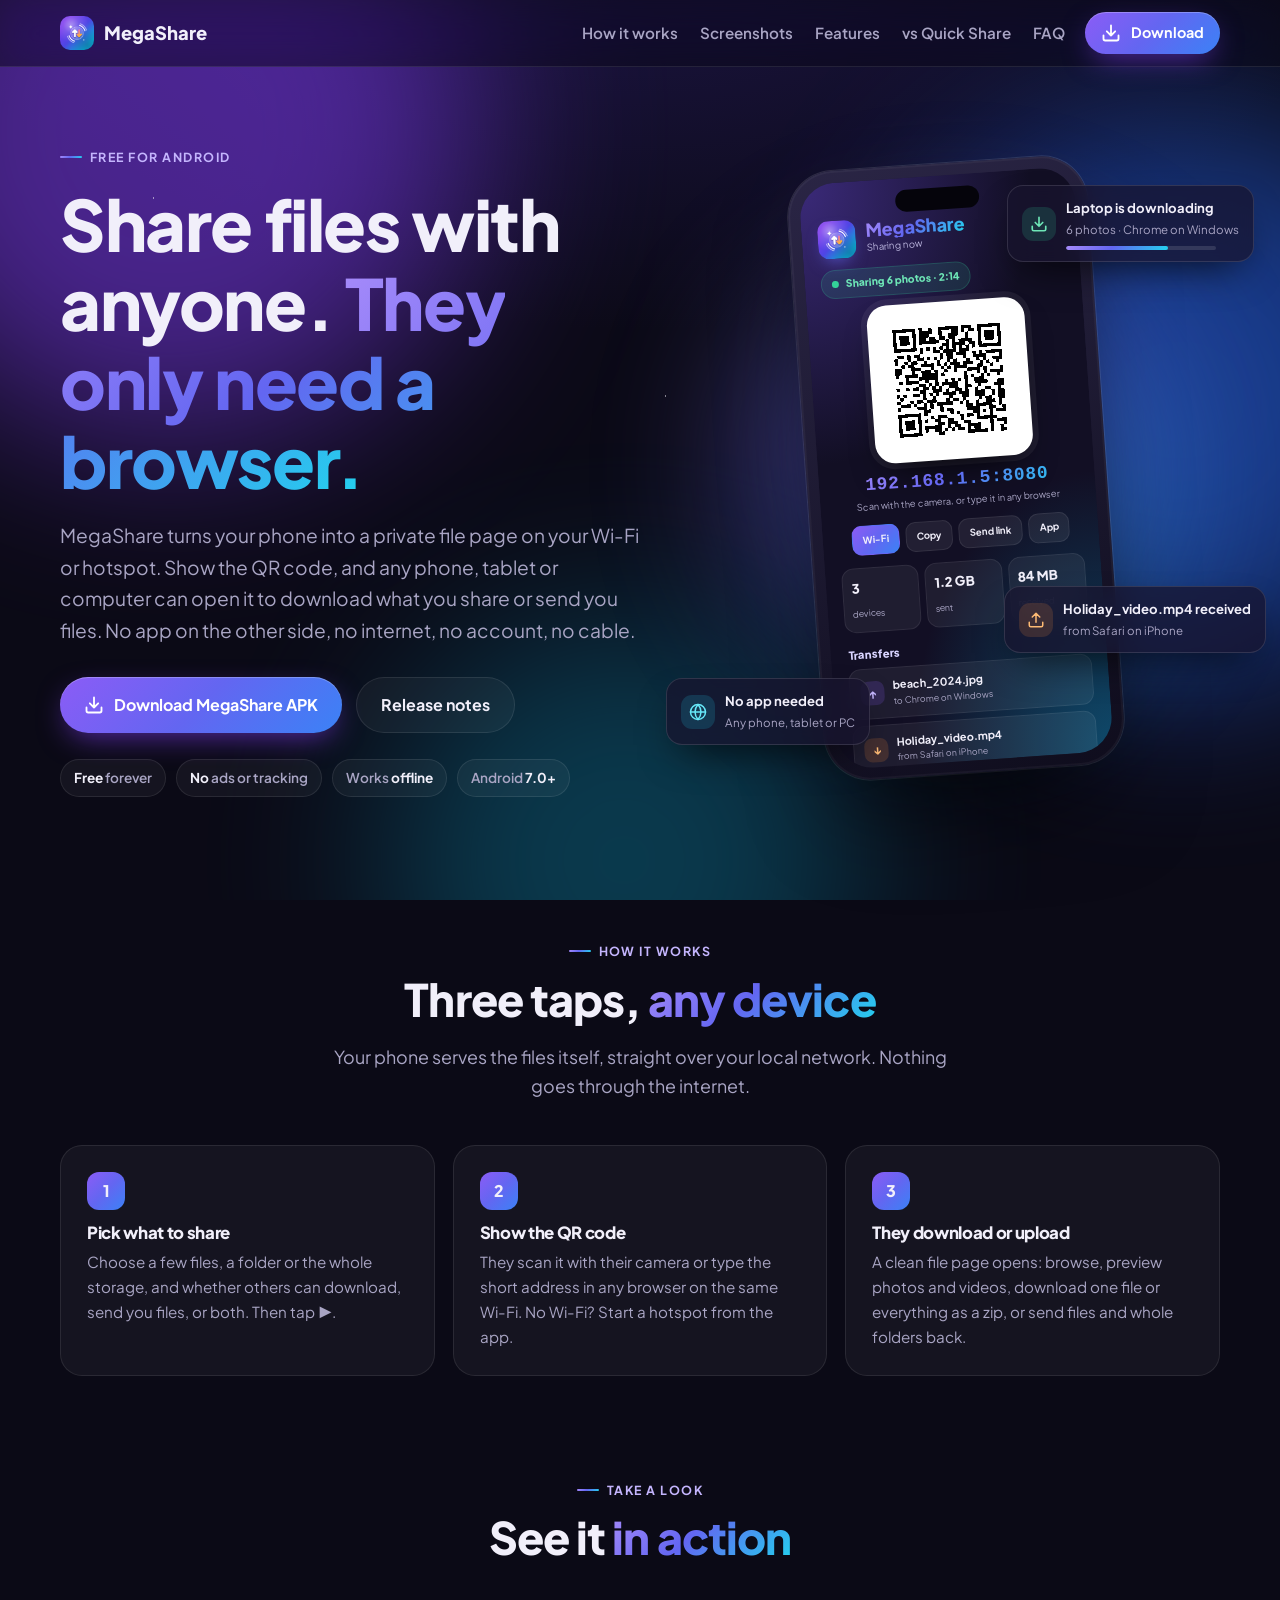
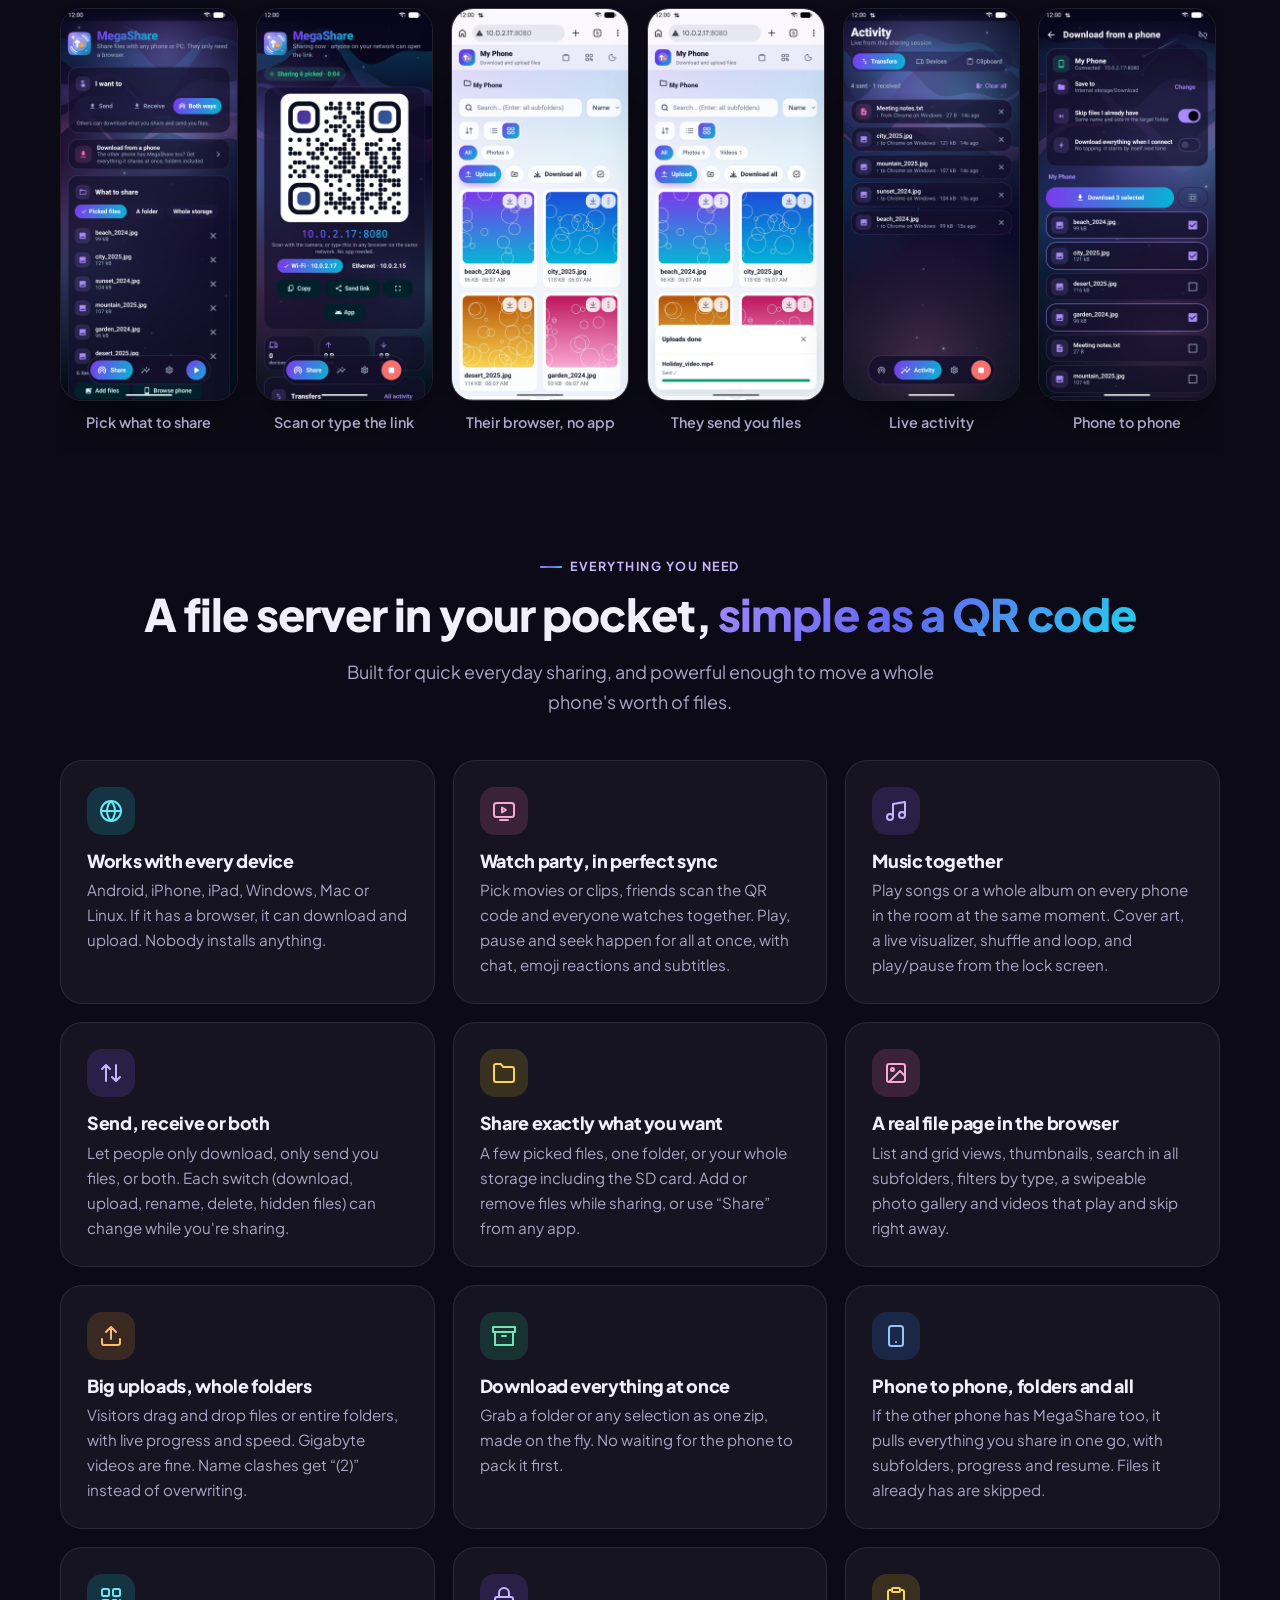
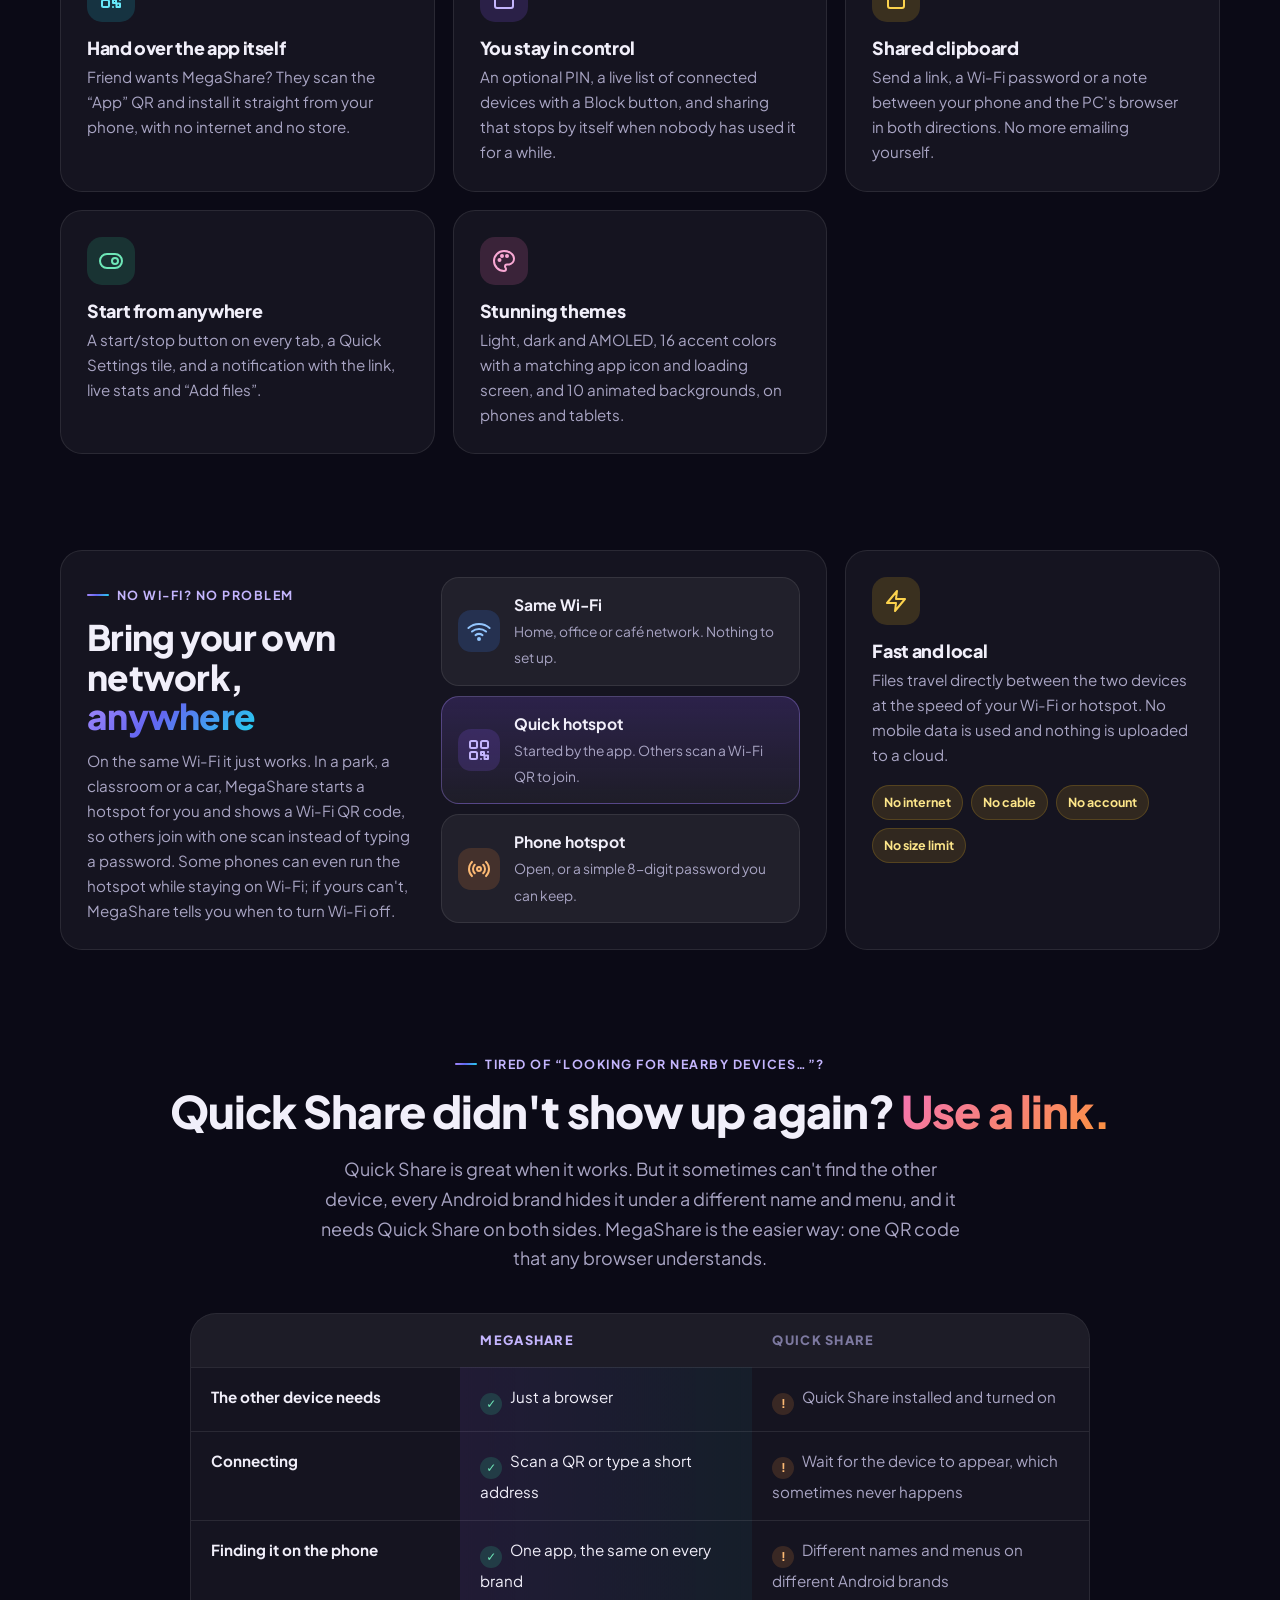
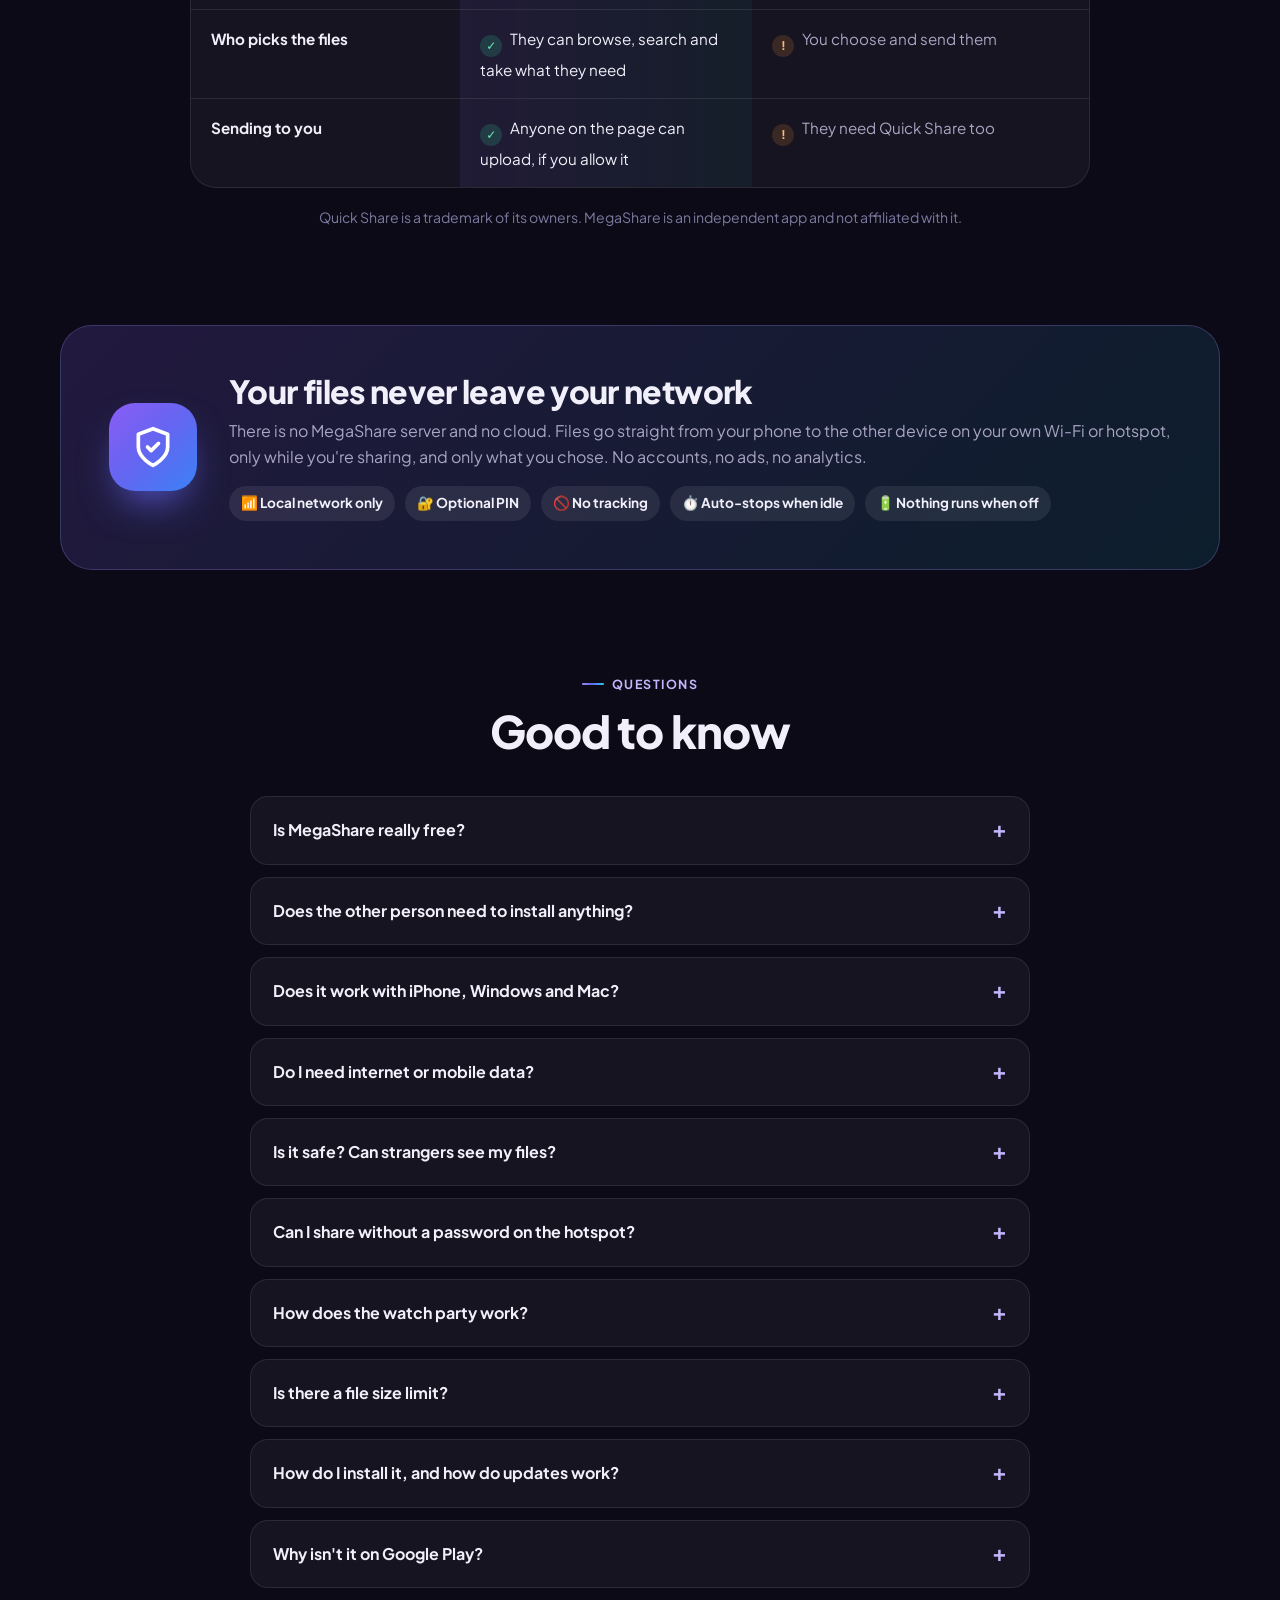
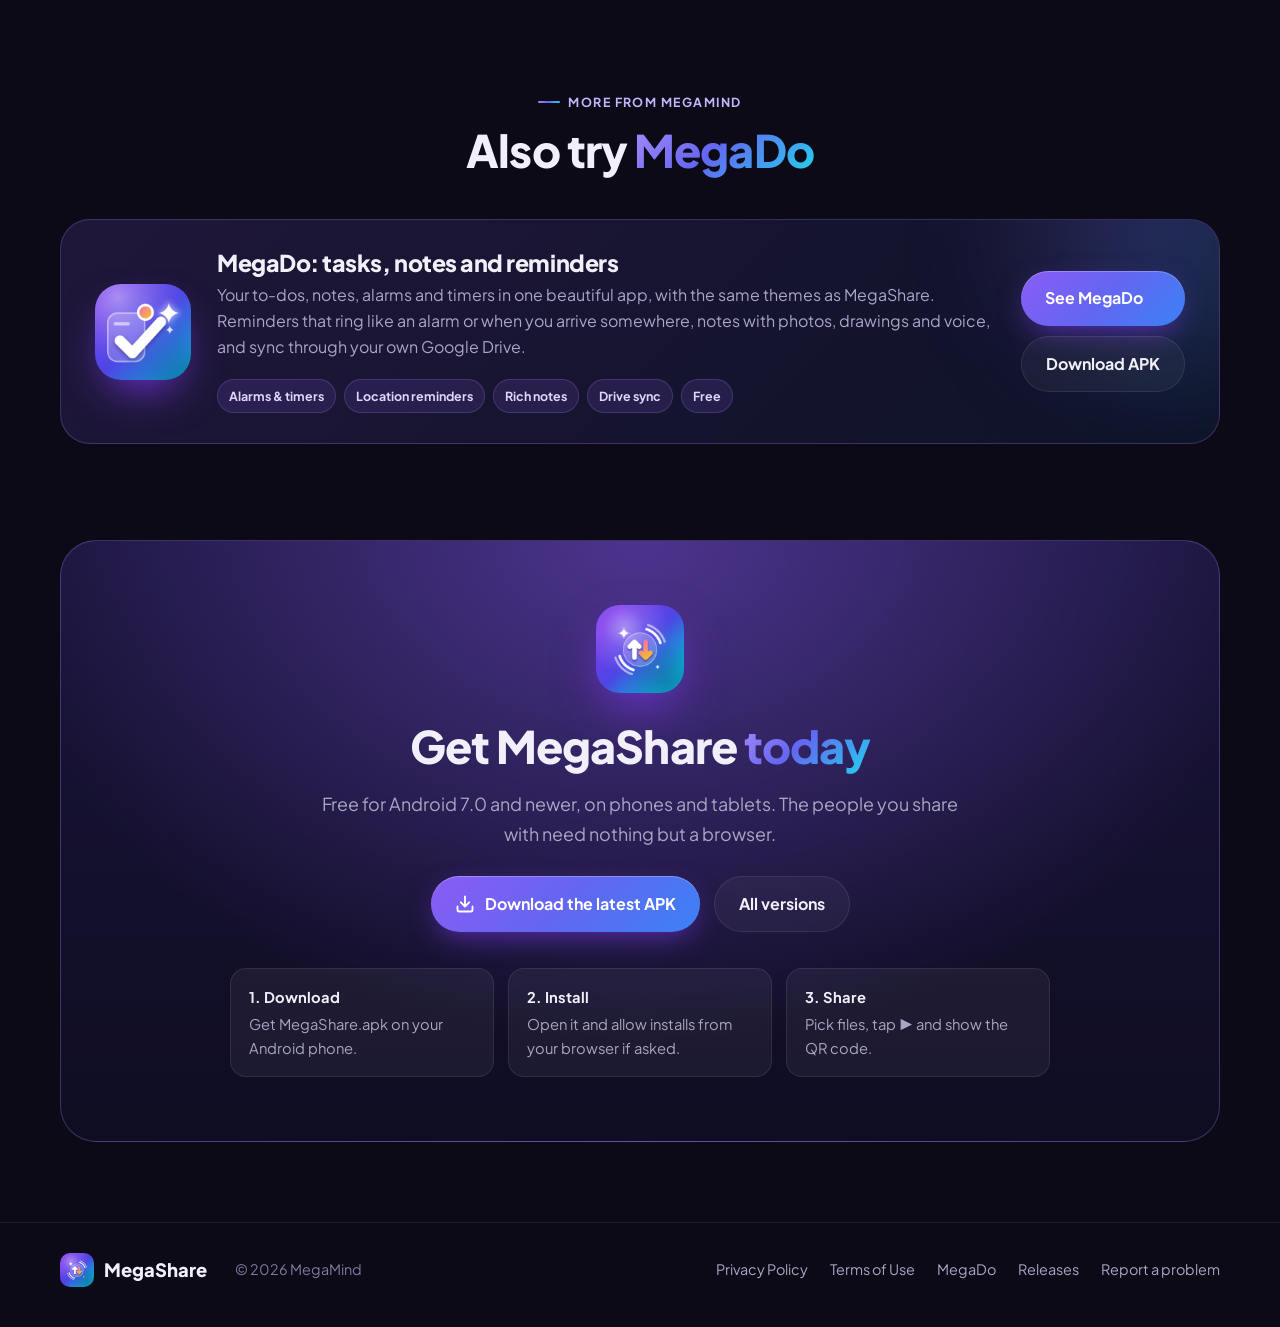
==== commit 0221eded: "Website and README: watch party (videos and music in sync), two screenshots Also: 16 accent colors (" ====
--- a/index.html
+++ b/index.html
@@ -4,7 +4,7 @@
 <meta charset="utf-8">
 <meta name="viewport" content="width=device-width, initial-scale=1">
 <title>MegaShare: Share files from Android to any phone or PC, no app needed (free APK)</title>
-<meta name="description" content="MegaShare is a free Android app that shares files over Wi-Fi or hotspot with any phone, tablet or computer. The other side only needs a browser: scan a QR code, then download or upload files and folders. No internet, no account, no app on the other side. An easier way than Quick Share. Download the APK.">
+<meta name="description" content="MegaShare is a free Android app that shares files over Wi-Fi or hotspot with any phone, tablet or computer. The other side only needs a browser: scan a QR code, then download or upload files and folders. No internet, no account, no app on the other side. Watch videos and play music together in sync with a watch party. An easier way than Quick Share. Download the APK.">
 <meta name="keywords" content="MegaShare, file sharing app, share files Android to PC, Wi-Fi file transfer, hotspot file transfer, send files to iPhone, Quick Share alternative, Nearby Share alternative, no app needed, browser file transfer, QR code file sharing, local file server, APK download">
 <link rel="canonical" href="https://megamind2999.github.io/MegaShareApk/">
 <link rel="icon" href="icon.png">
@@ -62,6 +62,8 @@
     <g id="i-lock" fill="none" stroke="currentColor" stroke-width="2" stroke-linecap="round" stroke-linejoin="round"><rect x="3" y="11" width="18" height="11" rx="2"/><path d="M7 11V7a5 5 0 0 1 10 0v4"/></g>
     <g id="i-clip" fill="none" stroke="currentColor" stroke-width="2" stroke-linecap="round" stroke-linejoin="round"><path d="M16 4h2a2 2 0 0 1 2 2v14a2 2 0 0 1-2 2H6a2 2 0 0 1-2-2V6a2 2 0 0 1 2-2h2"/><rect x="8" y="2" width="8" height="4" rx="1"/></g>
     <g id="i-sliders" fill="none" stroke="currentColor" stroke-width="2" stroke-linecap="round" stroke-linejoin="round"><path d="M4 21v-7M4 10V3M12 21v-9M12 8V3M20 21v-5M20 12V3M1 14h6M9 8h6M17 16h6"/></g>
+    <g id="i-party" fill="none" stroke="currentColor" stroke-width="2" stroke-linecap="round" stroke-linejoin="round"><rect x="2" y="4" width="20" height="14" rx="2.5"/><path d="M10 8.5v5l4-2.5z"/><path d="M8 21h8"/></g>
+    <g id="i-music" fill="none" stroke="currentColor" stroke-width="2" stroke-linecap="round" stroke-linejoin="round"><path d="M9 18V5l12-2v13"/><circle cx="6" cy="18" r="3"/><circle cx="18" cy="16" r="3"/></g>
     <g id="i-zap" fill="none" stroke="currentColor" stroke-width="2" stroke-linecap="round" stroke-linejoin="round"><path d="M13 2L3 14h9l-1 8 10-12h-9l1-8z"/></g>
     <g id="i-box" fill="none" stroke="currentColor" stroke-width="2" stroke-linecap="round" stroke-linejoin="round"><path d="M21 8v13H3V8M1 3h22v5H1zM10 12h4"/></g>
     <g id="i-palette" fill="none" stroke="currentColor" stroke-width="2" stroke-linecap="round" stroke-linejoin="round"><path d="M12 2a10 10 0 0 0 0 20c1.1 0 2-.9 2-2 0-.5-.2-1-.5-1.3-.3-.4-.5-.8-.5-1.3 0-1.1.9-2 2-2h2.3A5.7 5.7 0 0 0 22 9.7C22 5.4 17.5 2 12 2z"/><circle cx="7.5" cy="11" r="1"/><circle cx="10" cy="7" r="1"/><circle cx="15" cy="7" r="1"/></g>
@@ -147,6 +149,8 @@
       <figure class="web"><img src="screenshots/web-upload.jpg" alt="Uploading a large video from the browser, finished" loading="lazy"><figcaption>They send you files</figcaption></figure>
       <figure><img src="screenshots/activity.jpg" alt="Activity tab with live transfers to and from a Windows PC" loading="lazy"><figcaption>Live activity</figcaption></figure>
       <figure><img src="screenshots/receive.jpg" alt="Download from a phone: pick files from another phone running MegaShare and download them all" loading="lazy"><figcaption>Phone to phone</figcaption></figure>
+      <figure><img src="screenshots/party.jpg" alt="Watch party on the phone: now playing with play, pause and seek for everyone, who is watching, and chat" loading="lazy"><figcaption>Watch party</figcaption></figure>
+      <figure><img src="screenshots/party-player.jpg" alt="The party player: a song with its cover on a spinning record, live visualizer, reactions and chat" loading="lazy"><figcaption>Music together, in sync</figcaption></figure>
       <figure><img src="screenshots/themes.jpg" alt="Appearance settings with light and dark themes and 12 accent colors" loading="lazy"><figcaption>Make it yours</figcaption></figure>
     </div>
   </section>
@@ -158,6 +162,8 @@
   </section>
   <div class="features">
     <div class="feature reveal"><div class="ico i-cyan"><svg viewBox="0 0 24 24"><use href="#i-globe"/></svg></div><h3>Works with every device</h3><p>Android, iPhone, iPad, Windows, Mac or Linux. If it has a browser, it can download and upload. Nobody installs anything.</p></div>
+    <div class="feature reveal"><div class="ico i-pink"><svg viewBox="0 0 24 24"><use href="#i-party"/></svg></div><h3>Watch party, in perfect sync</h3><p>Pick movies or clips, friends scan the QR code and everyone watches together. Play, pause and seek happen for all at once, with chat, emoji reactions and subtitles.</p></div>
+    <div class="feature reveal"><div class="ico i-violet"><svg viewBox="0 0 24 24"><use href="#i-music"/></svg></div><h3>Music together</h3><p>Play songs or a whole album on every phone in the room at the same moment. Cover art, a live visualizer, shuffle and loop, and play/pause from the lock screen.</p></div>
     <div class="feature reveal"><div class="ico i-violet"><svg viewBox="0 0 24 24"><use href="#i-swap"/></svg></div><h3>Send, receive or both</h3><p>Let people only download, only send you files, or both. Each switch (download, upload, rename, delete, hidden files) can change while you're sharing.</p></div>
     <div class="feature reveal"><div class="ico i-amber"><svg viewBox="0 0 24 24"><use href="#i-folder"/></svg></div><h3>Share exactly what you want</h3><p>A few picked files, one folder, or your whole storage including the SD card. Add or remove files while sharing, or use “Share” from any app.</p></div>
     <div class="feature reveal"><div class="ico i-pink"><svg viewBox="0 0 24 24"><use href="#i-image"/></svg></div><h3>A real file page in the browser</h3><p>List and grid views, thumbnails, search in all subfolders, filters by type, a swipeable photo gallery and videos that play and skip right away.</p></div>
@@ -168,7 +174,7 @@
     <div class="feature reveal"><div class="ico i-violet"><svg viewBox="0 0 24 24"><use href="#i-lock"/></svg></div><h3>You stay in control</h3><p>An optional PIN, a live list of connected devices with a Block button, and sharing that stops by itself when nobody has used it for a while.</p></div>
     <div class="feature reveal"><div class="ico i-amber"><svg viewBox="0 0 24 24"><use href="#i-clip"/></svg></div><h3>Shared clipboard</h3><p>Send a link, a Wi-Fi password or a note between your phone and the PC's browser in both directions. No more emailing yourself.</p></div>
     <div class="feature reveal"><div class="ico i-green"><svg viewBox="0 0 24 24"><use href="#i-toggle"/></svg></div><h3>Start from anywhere</h3><p>A start/stop button on every tab, a Quick Settings tile, and a notification with the link, live stats and “Add files”.</p></div>
-    <div class="feature reveal"><div class="ico i-pink"><svg viewBox="0 0 24 24"><use href="#i-palette"/></svg></div><h3>Stunning themes</h3><p>Light, dark and AMOLED, 12 accent colors with a matching app icon and loading screen, and 10 animated backgrounds, on phones and tablets.</p></div>
+    <div class="feature reveal"><div class="ico i-pink"><svg viewBox="0 0 24 24"><use href="#i-palette"/></svg></div><h3>Stunning themes</h3><p>Light, dark and AMOLED, 16 accent colors with a matching app icon and loading screen, and 10 animated backgrounds, on phones and tablets.</p></div>
   </div>
 
   <section id="network" class="reveal">
@@ -229,6 +235,7 @@
     <details><summary>Do I need internet or mobile data?</summary><p>No. Both devices just need to be on the same Wi-Fi, or one of them on the other's hotspot. Files never go over the internet, so no data is used.</p></details>
     <details><summary>Is it safe? Can strangers see my files?</summary><p>Only devices on the same network can open the page, only while sharing is on, and they only see what you picked. You can add a PIN, see every connected device and block it, turn off uploads or downloads at any time, and sharing stops by itself when nobody uses it.</p></details>
     <details><summary>Can I share without a password on the hotspot?</summary><p>Yes. Android doesn't let apps create an open hotspot by themselves, so the Quick hotspot gets a password, but MegaShare shows a Wi-Fi QR code so nobody types it. For an open network, choose “Phone hotspot” and set Security to “None” in your hotspot settings, or keep a simple 8-digit password.</p></details>
+    <details><summary>How does the watch party work?</summary><p>Open the Party tab, add videos, songs or a whole folder and start the party. Friends on the same Wi-Fi or your hotspot scan the QR code and join in their browser, or with MegaShare. Your phone keeps everyone on the same second: when anyone presses play, pauses or jumps ahead, it happens for all. You choose whether everyone can control it or only you, and your phone can just be the remote while friends watch on a laptop or TV browser. The video plays from your phone, so most MP4 and WebM videos and common music files work; some MKV files can't play in a browser.</p></details>
     <details><summary>Is there a file size limit?</summary><p>No. Large videos and whole folders transfer fine, and downloads between two phones with MegaShare can resume if they're interrupted.</p></details>
     <details><summary>How do I install it, and how do updates work?</summary><p>Download <a href="https://github.com/MegaMind2999/MegaShareApk/releases/latest/download/MegaShare.apk">MegaShare.apk</a> on your Android phone and open it. If Android asks, allow installing apps from your browser or file manager. MegaShare checks for new versions once a day and can install them by itself (silently on Android 12+), and never while you're sharing.</p></details>
     <details><summary>Why isn't it on Google Play?</summary><p>MegaShare is published directly as an APK on this site and its GitHub releases page.</p></details>
@@ -294,5 +301,65 @@
     els.forEach(function (e) { io.observe(e); });
   })();
 </script>
+<script>
+  // Screenshot viewer: click a screenshot to see it big. Arrows/swipe for next, Esc or tap outside to close.
+  (function () {
+    var imgs = Array.prototype.slice.call(document.querySelectorAll('.shots img'));
+    if (!imgs.length) return;
+    var svg = function (d) { return '<svg viewBox="0 0 24 24" aria-hidden="true"><path d="' + d + '"/></svg>'; };
+    var lb = document.createElement('div');
+    lb.className = 'lb'; lb.hidden = true;
+    lb.setAttribute('role', 'dialog'); lb.setAttribute('aria-modal', 'true'); lb.setAttribute('aria-label', 'Screenshot');
+    lb.innerHTML = '<button class="lb-x" aria-label="Close">' + svg('M18 6 6 18M6 6l12 12') + '</button>' +
+      '<button class="lb-prev" aria-label="Previous screenshot">' + svg('M15 18l-6-6 6-6') + '</button>' +
+      '<figure><img alt=""><figcaption></figcaption></figure>' +
+      '<button class="lb-next" aria-label="Next screenshot">' + svg('M9 18l6-6-6-6') + '</button>';
+    document.body.appendChild(lb);
+    var big = lb.querySelector('img'), cap = lb.querySelector('figcaption'), cur = 0, opener = null;
+
+    function show(i) {
+      cur = (i + imgs.length) % imgs.length;
+      var src = imgs[cur];
+      big.src = src.currentSrc || src.src; big.alt = src.alt;
+      var fc = src.closest('figure') && src.closest('figure').querySelector('figcaption');
+      cap.innerHTML = '';
+      cap.appendChild(document.createTextNode(fc ? fc.textContent : ''));
+      var n = document.createElement('span'); n.textContent = (cur + 1) + ' / ' + imgs.length; cap.appendChild(n);
+      new Image().src = imgs[(cur + 1) % imgs.length].src; // preload the next one
+    }
+    function open(i) {
+      opener = document.activeElement; show(i);
+      lb.hidden = false; document.body.classList.add('lb-lock');
+      requestAnimationFrame(function () { lb.classList.add('open'); });
+      lb.querySelector('.lb-x').focus();
+    }
+    function close() {
+      lb.classList.remove('open'); document.body.classList.remove('lb-lock');
+      setTimeout(function () { lb.hidden = true; }, 200);
+      if (opener && opener.focus) opener.focus();
+    }
+    imgs.forEach(function (img, i) {
+      img.tabIndex = 0; img.setAttribute('role', 'button');
+      img.addEventListener('click', function () { open(i); });
+      img.addEventListener('keydown', function (e) { if (e.key === 'Enter' || e.key === ' ') { e.preventDefault(); open(i); } });
+    });
+    lb.querySelector('.lb-x').onclick = close;
+    lb.querySelector('.lb-prev').onclick = function () { show(cur - 1); };
+    lb.querySelector('.lb-next').onclick = function () { show(cur + 1); };
+    lb.addEventListener('click', function (e) { if (e.target === lb || e.target.tagName === 'FIGURE') close(); });
+    document.addEventListener('keydown', function (e) {
+      if (lb.hidden) return;
+      if (e.key === 'Escape') close();
+      else if (e.key === 'ArrowLeft') show(cur - 1);
+      else if (e.key === 'ArrowRight') show(cur + 1);
+    });
+    var x0 = null;
+    lb.addEventListener('touchstart', function (e) { x0 = e.touches[0].clientX; }, { passive: true });
+    lb.addEventListener('touchend', function (e) {
+      if (x0 === null) return; var dx = e.changedTouches[0].clientX - x0; x0 = null;
+      if (Math.abs(dx) > 40) show(cur + (dx < 0 ? 1 : -1));
+    });
+  })();
+</script>
 </body>
 </html>
--- a/style.css
+++ b/style.css
@@ -337,6 +337,36 @@
 /* Screenshot captions under portrait shots of the browser page */
 .shots figure.web img { border-color: rgba(255,255,255,.18); }
 
+/* ── Screenshot viewer (click a screenshot to see it big) ── */
+.shots img { cursor: zoom-in; }
+.lb { position: fixed; inset: 0; z-index: 100; display: grid; place-items: center; padding: 24px 72px;
+  background: rgba(6, 5, 14, .88); backdrop-filter: blur(14px); -webkit-backdrop-filter: blur(14px);
+  opacity: 0; transition: opacity .2s ease; }
+.lb[hidden] { display: none; }
+.lb:not(.open) { pointer-events: none; }
+.lb.open { opacity: 1; }
+.lb figure { margin: 0; display: flex; flex-direction: column; align-items: center; gap: 14px; max-height: 100%; }
+.lb img { display: block; max-width: min(92vw, 520px); max-height: calc(100vh - 110px); width: auto; height: auto; border-radius: 26px;
+  border: 1px solid rgba(255,255,255,.14); box-shadow: 0 40px 90px -30px rgba(0,0,0,.95), 0 0 0 6px rgba(255,255,255,.04);
+  transform: scale(.96); transition: transform .25s ease; cursor: default; user-select: none; -webkit-user-drag: none; }
+.lb.open img { transform: none; }
+.lb figcaption { color: var(--fg); font-weight: 700; text-align: center; }
+.lb figcaption span { color: var(--soft); font-weight: 600; margin-left: 8px; }
+.lb button { position: absolute; display: grid; place-items: center; width: 48px; height: 48px; border-radius: 50%; cursor: pointer;
+  color: #fff; background: rgba(255,255,255,.1); border: 1px solid rgba(255,255,255,.16); transition: background .2s ease, transform .2s ease; }
+.lb button:hover { background: rgba(255,255,255,.2); }
+.lb button svg { width: 22px; height: 22px; fill: none; stroke: currentColor; stroke-width: 2.4; stroke-linecap: round; stroke-linejoin: round; }
+.lb .lb-x { top: 18px; right: 18px; }
+.lb .lb-prev { left: 18px; top: 50%; translate: 0 -50%; }
+.lb .lb-next { right: 18px; top: 50%; translate: 0 -50%; }
+@media (max-width: 640px) {
+  .lb { padding: 64px 12px 24px; }
+  .lb img { max-height: calc(100vh - 150px); border-radius: 20px; }
+  .lb .lb-prev, .lb .lb-next { top: auto; bottom: 18px; translate: none; }
+  .lb .lb-x { top: 12px; right: 12px; }
+}
+body.lb-lock { overflow: hidden; }
+
 @media (prefers-reduced-motion: reduce) {
   *, *::before, *::after { animation: none !important; transition: none !important; }
   .js .reveal { opacity: 1; transform: none; }
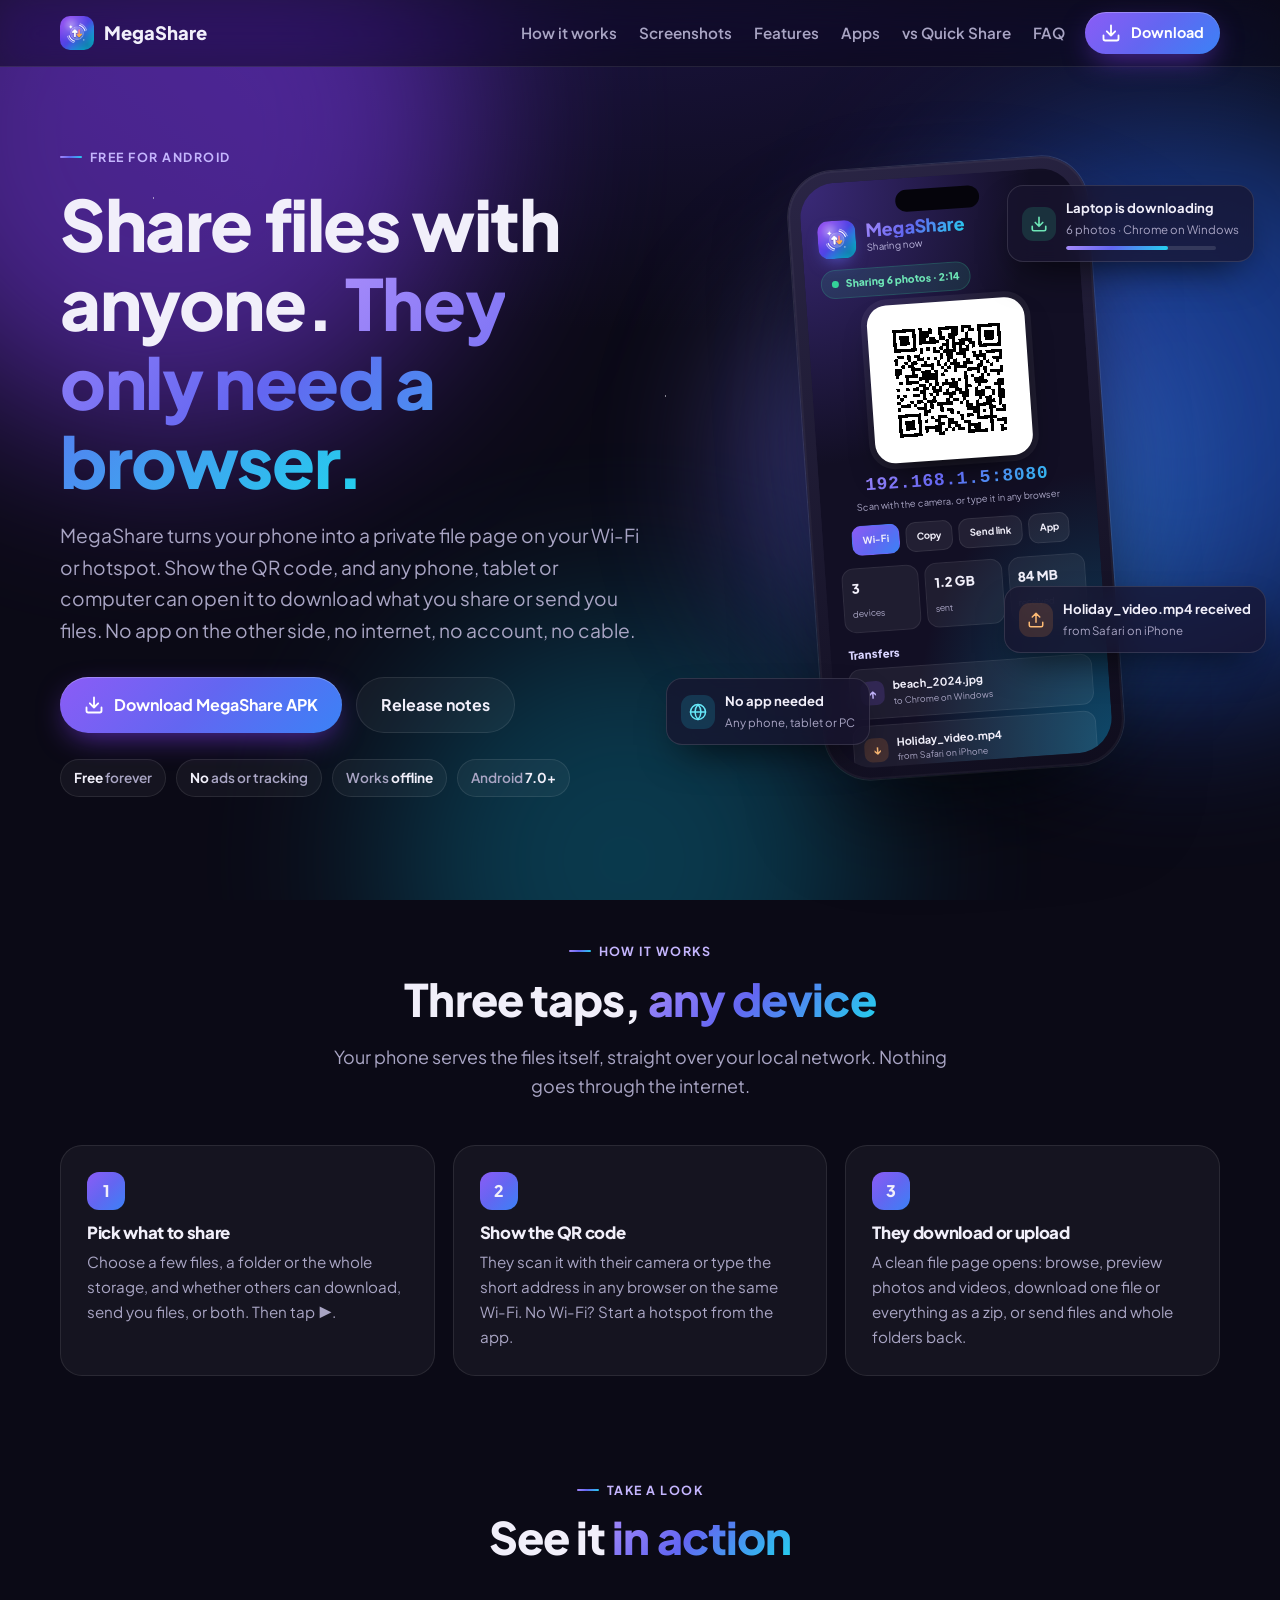
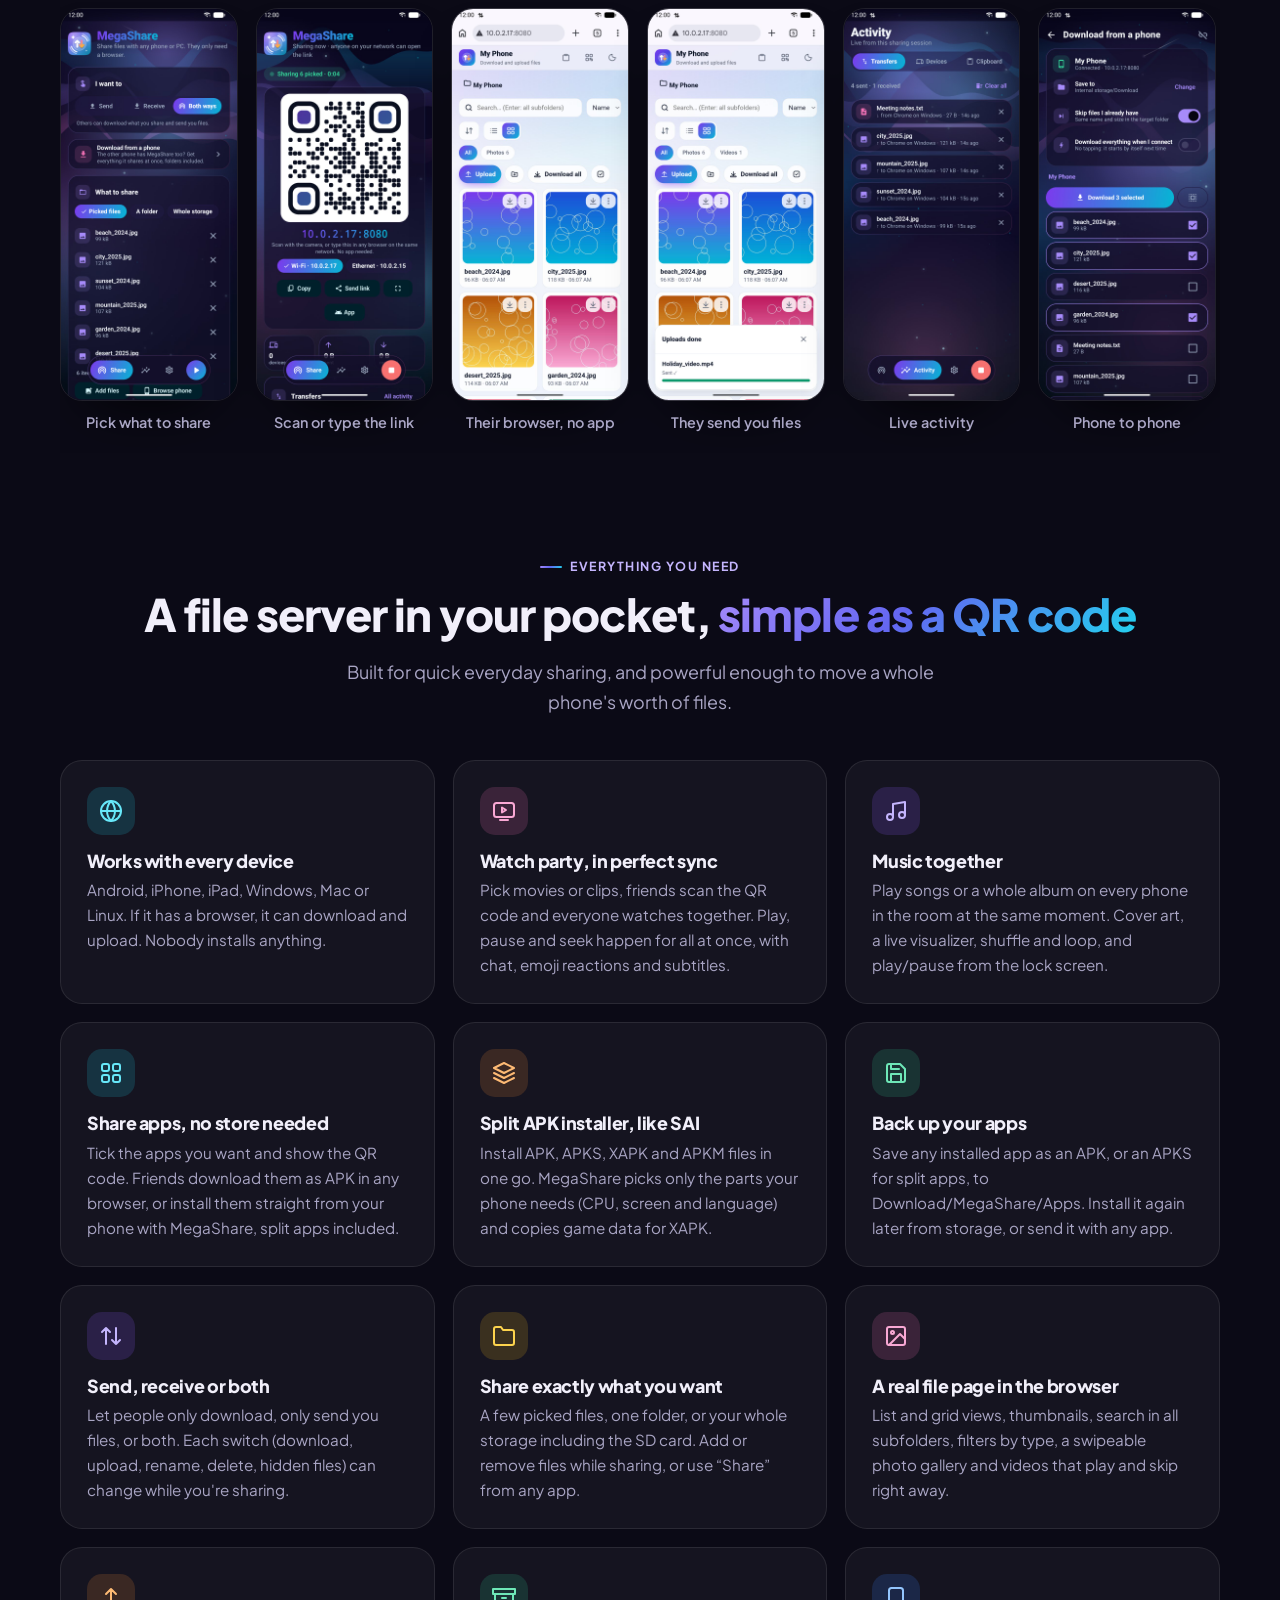
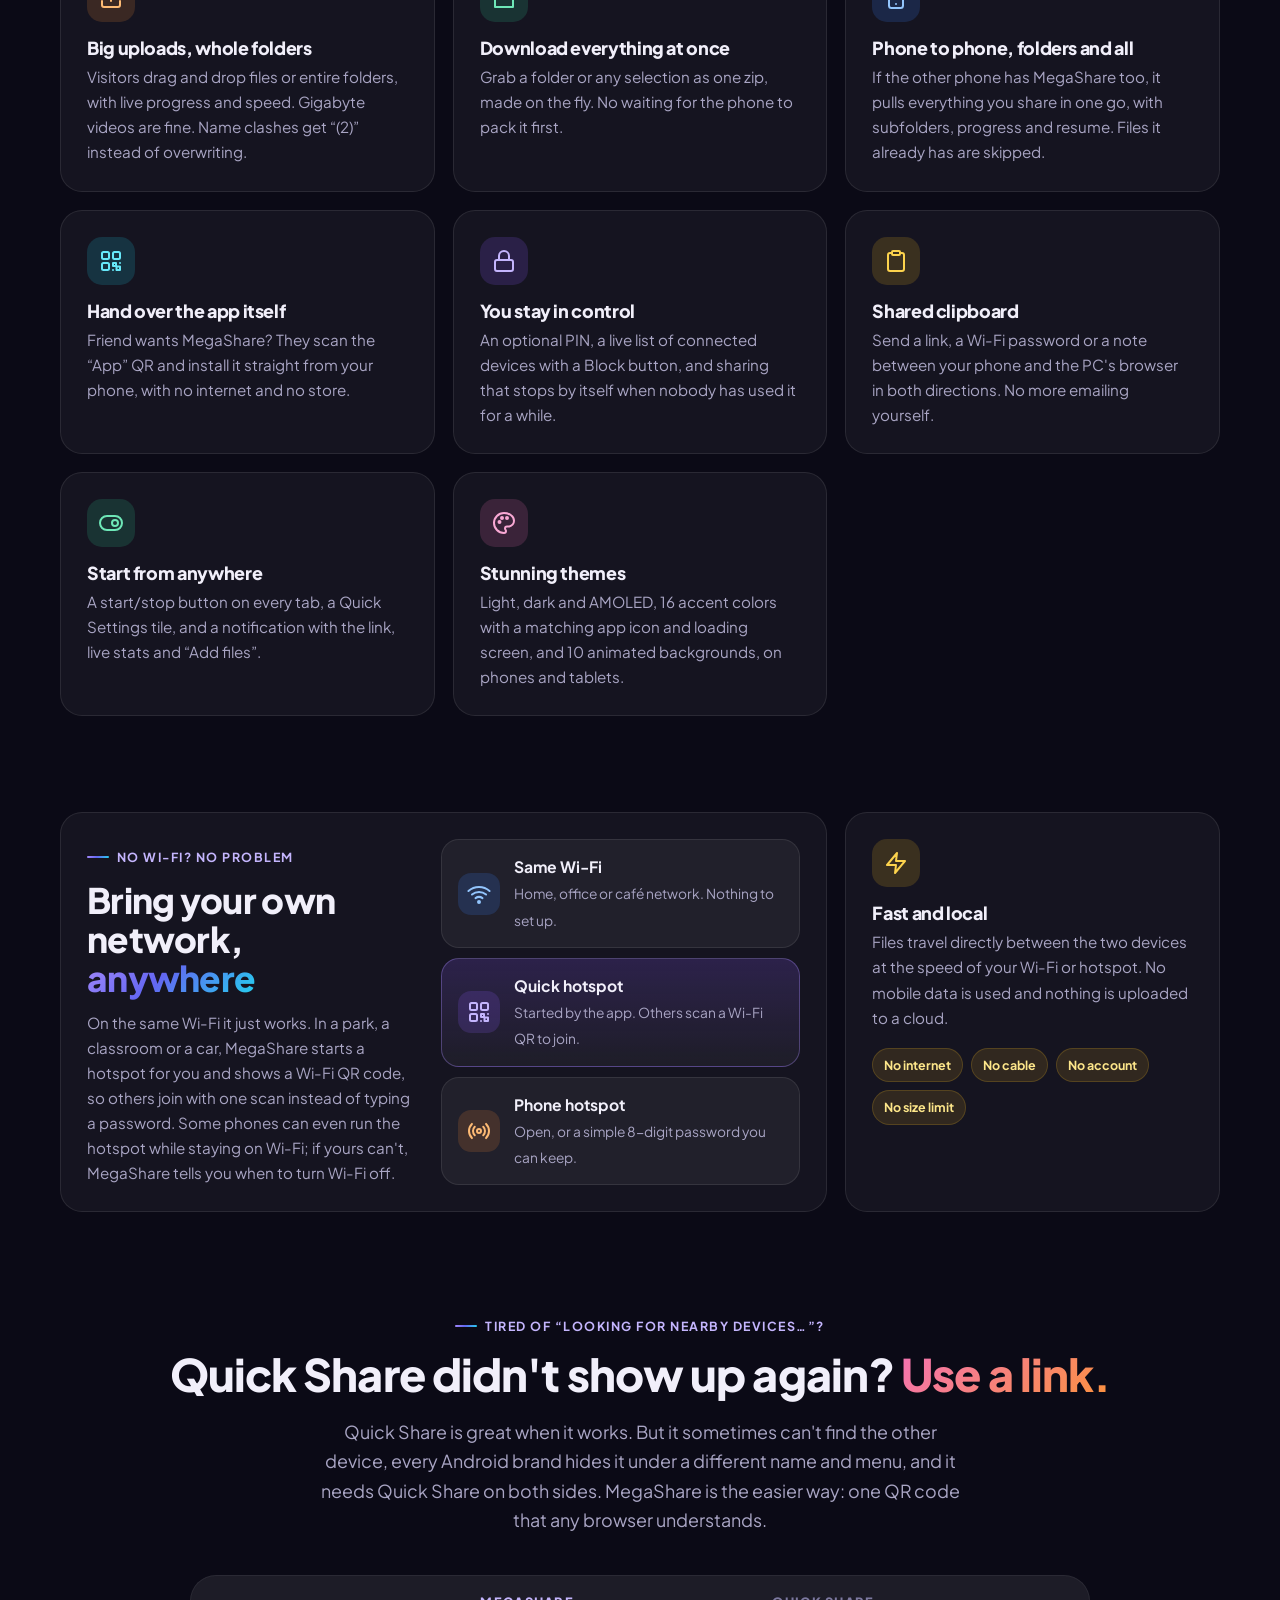
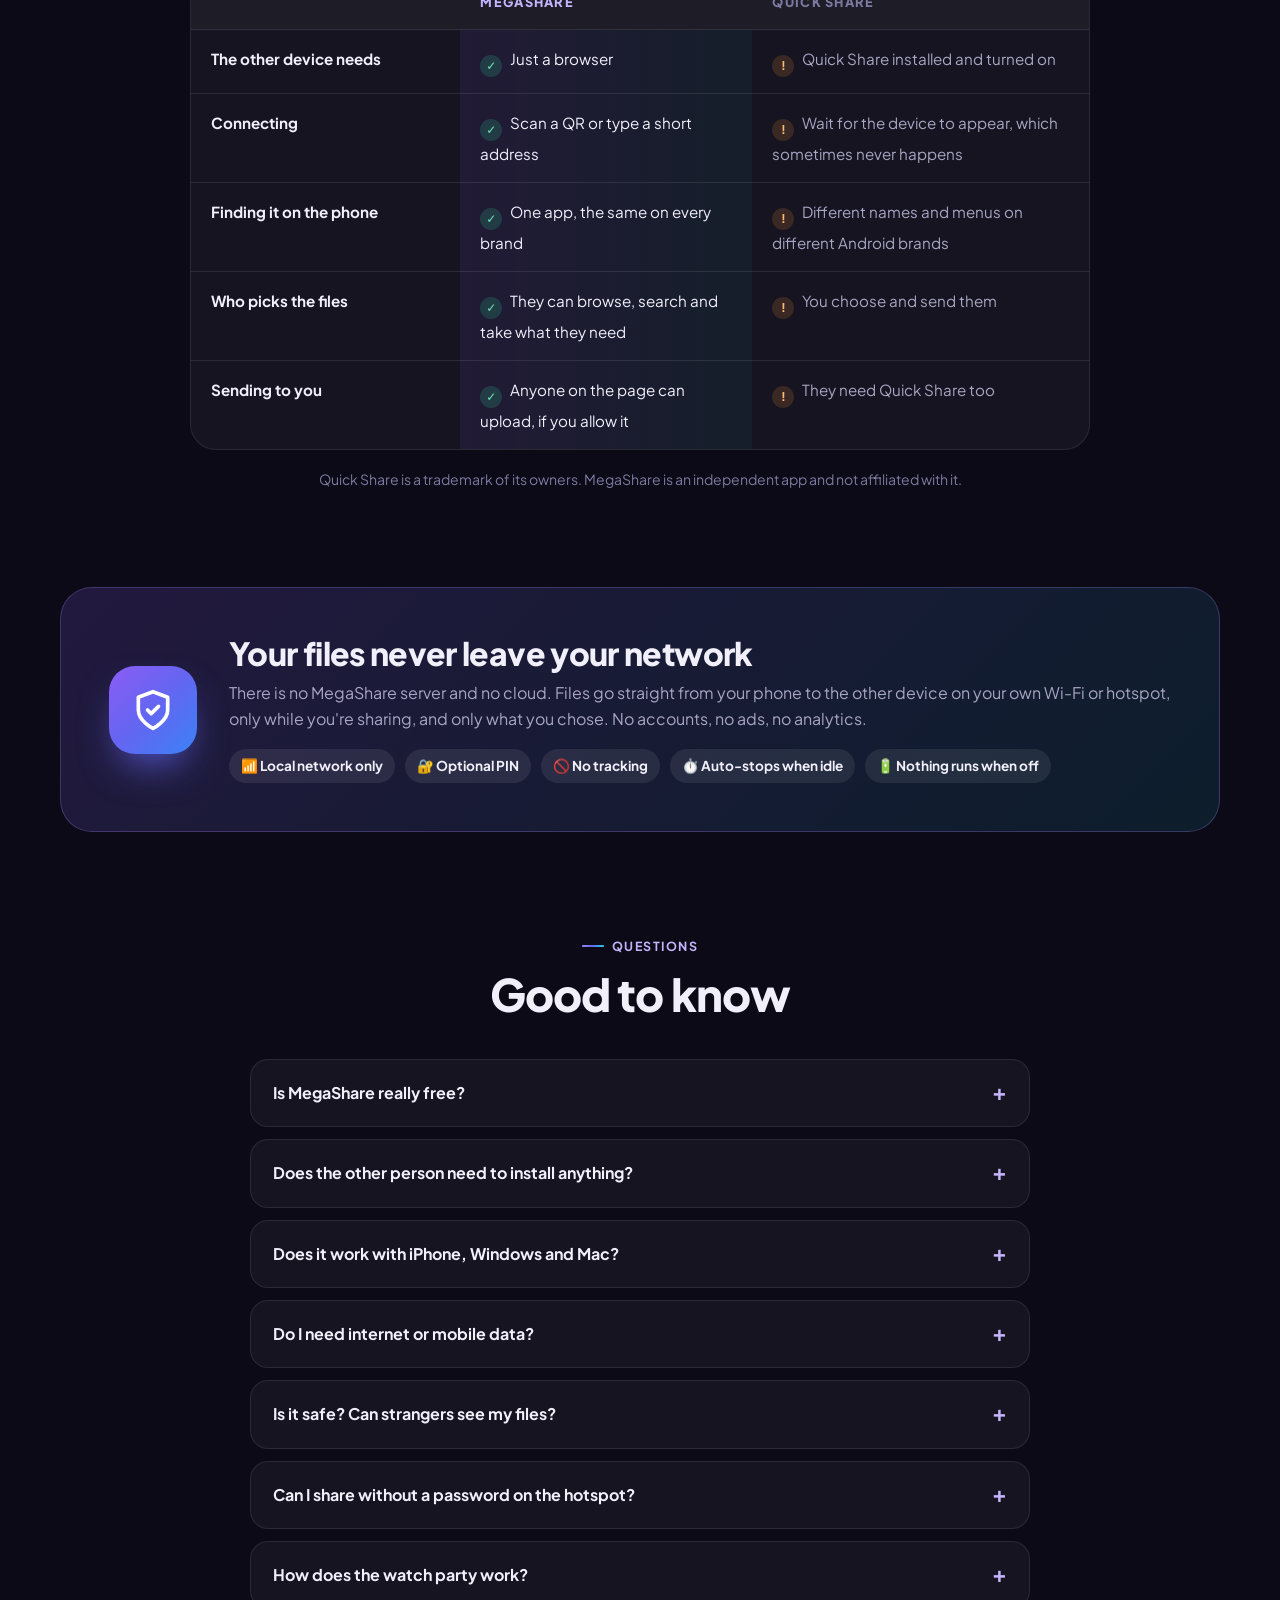
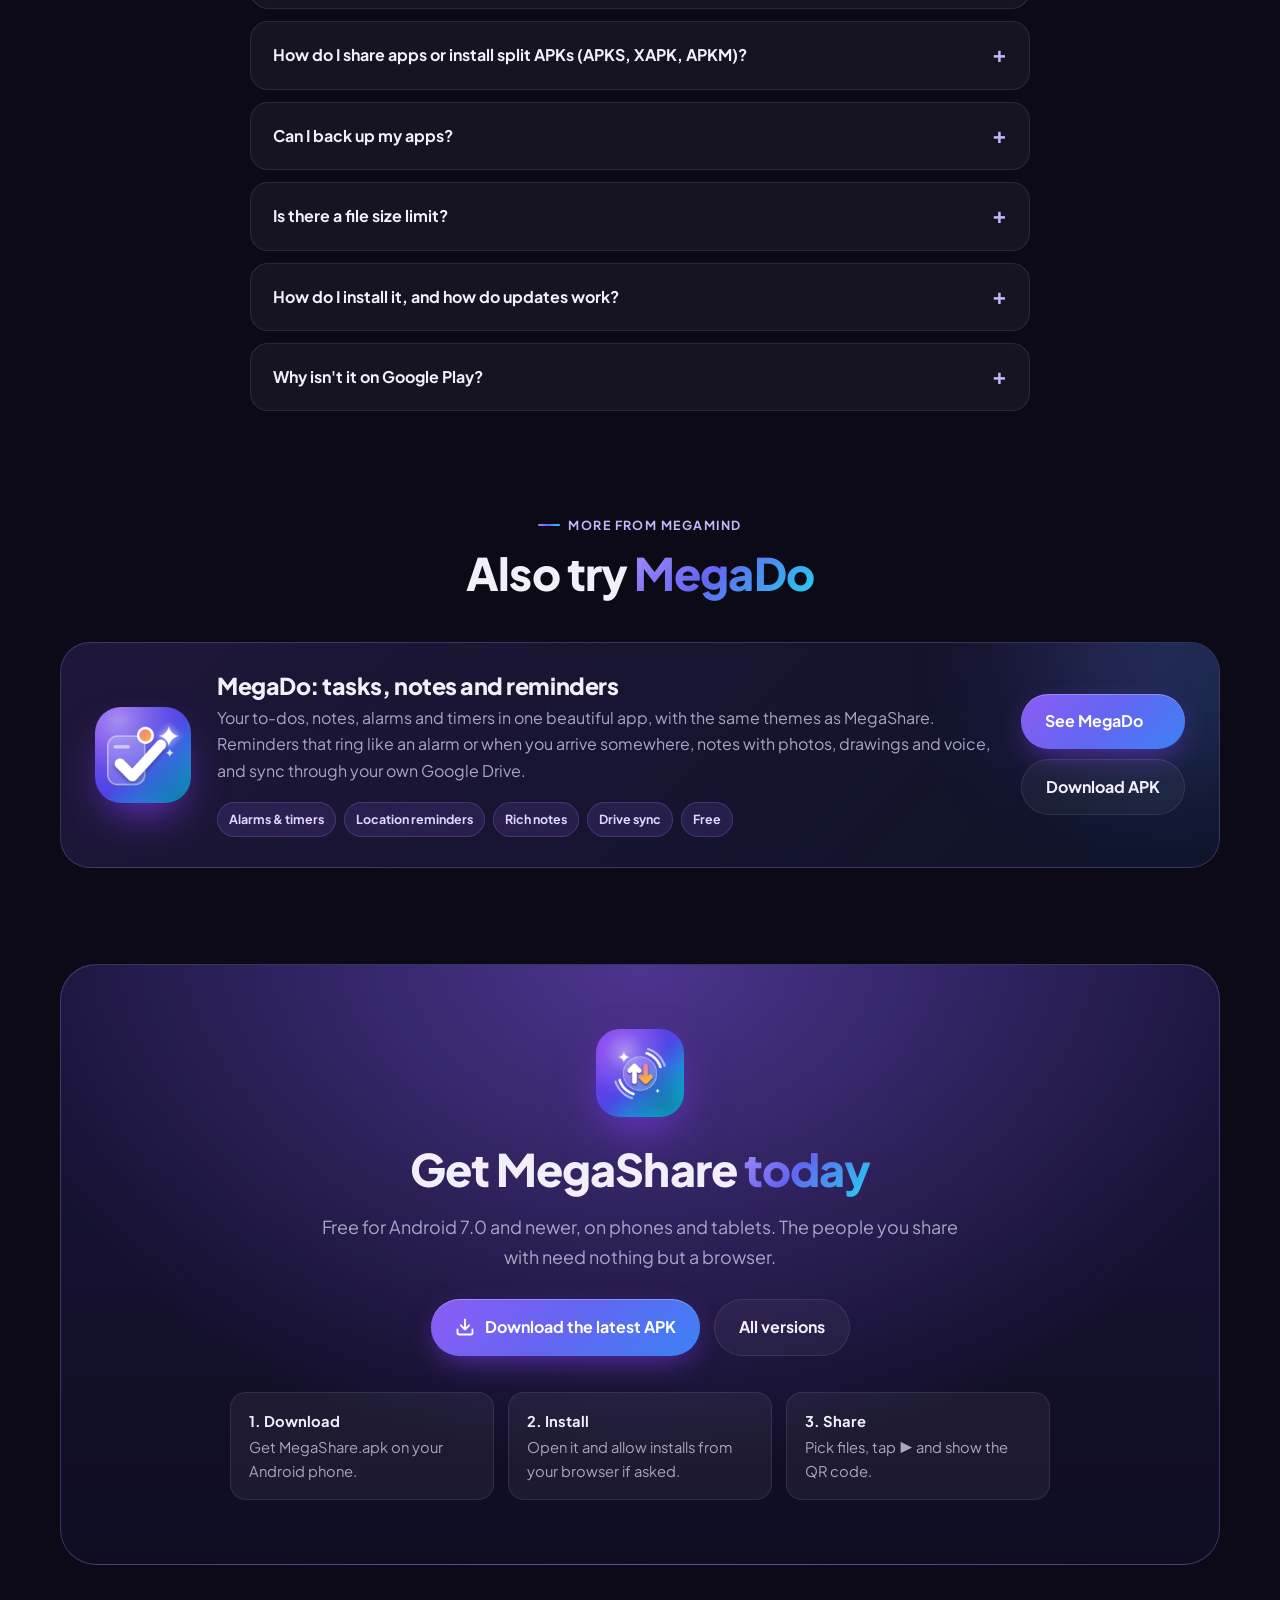
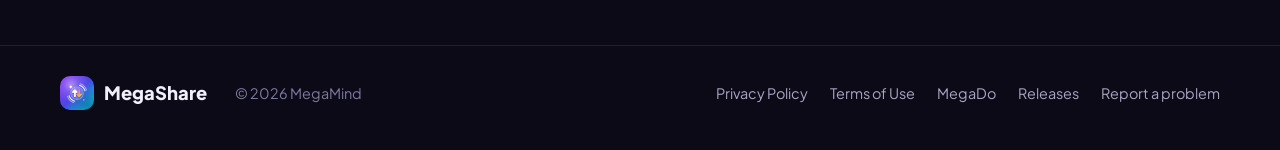
==== commit 60aa38a4: "Website: Apps tab (share apps, split APK installer, backups), SEO and llms.txt - Feature cards, FAQ," ====
--- a/index.html
+++ b/index.html
@@ -3,36 +3,233 @@
 <head>
 <meta charset="utf-8">
 <meta name="viewport" content="width=device-width, initial-scale=1">
-<title>MegaShare: Share files from Android to any phone or PC, no app needed (free APK)</title>
-<meta name="description" content="MegaShare is a free Android app that shares files over Wi-Fi or hotspot with any phone, tablet or computer. The other side only needs a browser: scan a QR code, then download or upload files and folders. No internet, no account, no app on the other side. Watch videos and play music together in sync with a watch party. An easier way than Quick Share. Download the APK.">
-<meta name="keywords" content="MegaShare, file sharing app, share files Android to PC, Wi-Fi file transfer, hotspot file transfer, send files to iPhone, Quick Share alternative, Nearby Share alternative, no app needed, browser file transfer, QR code file sharing, local file server, APK download">
+<title>MegaShare: Share files and apps from Android to any phone or PC, no app needed (free APK)</title>
+<meta name="description" content="MegaShare is a free Android app that shares files over Wi-Fi or hotspot with any phone, tablet or computer. The other side only needs a browser: scan a QR code, then download or upload files and folders. No internet, no account, no app on the other side. Watch videos and play music together in sync, share installed apps as APK, and install split APKs (APKS, XAPK, APKM) like SAI. An easier way than Quick Share. Download the free APK.">
+<meta name="keywords" content="MegaShare, file sharing app, share files Android to PC, Wi-Fi file transfer, hotspot file transfer, send files to iPhone, Quick Share alternative, Nearby Share alternative, no app needed, browser file transfer, QR code file sharing, local file server, APK download, share apps, APK extractor, app backup, split APK installer, SAI alternative, install APKS, install XAPK, install APKM, watch party, watch together, sync video, listen together">
 <link rel="canonical" href="https://megamind2999.github.io/MegaShareApk/">
 <link rel="icon" href="icon.png">
 <link rel="apple-touch-icon" href="icon.png">
 <meta name="theme-color" content="#0b0a16">
+<meta name="robots" content="index, follow, max-image-preview:large, max-snippet:-1, max-video-preview:-1">
+<meta name="author" content="MegaMind">
+<meta name="application-name" content="MegaShare">
+<link rel="alternate" type="text/plain" title="MegaShare for AI agents (llms.txt)" href="llms.txt">
 
 <meta property="og:type" content="website">
+<meta property="og:site_name" content="MegaShare">
+<meta property="og:locale" content="en_US">
 <meta property="og:title" content="MegaShare: share files with anyone, they only need a browser">
-<meta property="og:description" content="Free Android app: share files and folders with any phone or PC over Wi-Fi or hotspot. Scan a QR code, download or upload in the browser. No app needed on the other side.">
+<meta property="og:description" content="Free Android app: share files, folders and apps with any phone or PC over Wi-Fi or hotspot. Scan a QR code, download or upload in the browser. Watch party, split APK installer and app backup included. No app needed on the other side.">
 <meta property="og:url" content="https://megamind2999.github.io/MegaShareApk/">
 <meta property="og:image" content="https://megamind2999.github.io/MegaShareApk/icon.png">
+<meta property="og:image:alt" content="MegaShare app icon">
 <meta name="twitter:card" content="summary">
-
-<!-- Lets Google show MegaShare as an app (name, OS, price, download) in search results. -->
+<meta name="twitter:title" content="MegaShare: share files and apps with anyone, they only need a browser">
+<meta name="twitter:description" content="Free Android app: share files, folders and apps over Wi-Fi or hotspot with any phone or PC. QR code, no app on the other side, no internet.">
+<meta name="twitter:image" content="https://megamind2999.github.io/MegaShareApk/icon.png">
+
+<!-- Tells Google and AI agents what MegaShare is (app, features, screenshots, price, download). The FAQPage block below must match the FAQ section word for word: update both together. -->
 <script type="application/ld+json">
 {
-  "@context": "https://schema.org",
-  "@type": "SoftwareApplication",
-  "name": "MegaShare",
-  "description": "Share files from an Android phone with any phone, tablet or computer over Wi-Fi or hotspot. The other side only needs a browser to download and upload files.",
-  "applicationCategory": "UtilitiesApplication",
-  "operatingSystem": "Android 7.0 or later",
-  "url": "https://megamind2999.github.io/MegaShareApk/",
-  "downloadUrl": "https://github.com/MegaMind2999/MegaShareApk/releases/latest/download/MegaShare.apk",
-  "installUrl": "https://github.com/MegaMind2999/MegaShareApk/releases/latest",
-  "image": "https://megamind2999.github.io/MegaShareApk/icon.png",
-  "offers": { "@type": "Offer", "price": "0", "priceCurrency": "USD" },
-  "author": { "@type": "Person", "name": "MegaMind" }
+ "@context": "https://schema.org",
+ "@graph": [
+  {
+   "@type": "SoftwareApplication",
+   "@id": "https://megamind2999.github.io/MegaShareApk/#app",
+   "name": "MegaShare",
+   "alternateName": "MegaShare APK",
+   "description": "Free Android app that turns the phone into a local web file server. Any phone, tablet or computer on the same Wi-Fi or hotspot opens a link or scans a QR code and downloads or uploads files and folders in its browser, with no app on the other side and no internet. Also: watch videos and play music together in sync (watch party), share installed apps as APK or APKS, install split APKs (APKS, XAPK, APKM) like SAI, and back up apps.",
+   "applicationCategory": "UtilitiesApplication",
+   "applicationSubCategory": "File transfer",
+   "operatingSystem": "Android 7.0 or later",
+   "isAccessibleForFree": true,
+   "url": "https://megamind2999.github.io/MegaShareApk/",
+   "downloadUrl": "https://github.com/MegaMind2999/MegaShareApk/releases/latest/download/MegaShare.apk",
+   "installUrl": "https://github.com/MegaMind2999/MegaShareApk/releases/latest",
+   "releaseNotes": "https://github.com/MegaMind2999/MegaShareApk/releases",
+   "image": "https://megamind2999.github.io/MegaShareApk/icon.png",
+   "screenshot": [
+    {
+     "@type": "ImageObject",
+     "url": "https://megamind2999.github.io/MegaShareApk/screenshots/setup.jpg",
+     "caption": "Pick what to share"
+    },
+    {
+     "@type": "ImageObject",
+     "url": "https://megamind2999.github.io/MegaShareApk/screenshots/live.jpg",
+     "caption": "QR code and address to share"
+    },
+    {
+     "@type": "ImageObject",
+     "url": "https://megamind2999.github.io/MegaShareApk/screenshots/web-grid.jpg",
+     "caption": "The visitor's browser, no app needed"
+    },
+    {
+     "@type": "ImageObject",
+     "url": "https://megamind2999.github.io/MegaShareApk/screenshots/party.jpg",
+     "caption": "Watch party in sync"
+    },
+    {
+     "@type": "ImageObject",
+     "url": "https://megamind2999.github.io/MegaShareApk/screenshots/apps.jpg",
+     "caption": "Sharing apps with a QR code"
+    },
+    {
+     "@type": "ImageObject",
+     "url": "https://megamind2999.github.io/MegaShareApk/screenshots/apps-web.jpg",
+     "caption": "Downloading apps in the browser"
+    }
+   ],
+   "featureList": [
+    "Share files and folders over Wi-Fi or hotspot with any browser: iPhone, Android, Windows, Mac, Linux",
+    "QR code and short link; no app, account or internet needed on the other side",
+    "Visitors download single files, folders or a selection as zip, and upload files and whole folders",
+    "Send, Receive or Both ways, with an optional PIN and a Block button for devices",
+    "Quick hotspot with a Wi-Fi QR code when there is no Wi-Fi",
+    "Phone to phone download of everything shared, folders included, with resume",
+    "Watch party: videos and music play in sync on every device, with chat, reactions and subtitles",
+    "Share installed apps as APK, or split apps as APKS, to any browser or another MegaShare",
+    "Install APK, APKS, XAPK and APKM files, picking the splits the phone needs, like SAI",
+    "Back up apps to storage and install them again later",
+    "Shared clipboard, light, dark and AMOLED themes, 16 accent colors"
+   ],
+   "offers": {
+    "@type": "Offer",
+    "price": "0",
+    "priceCurrency": "USD"
+   },
+   "author": {
+    "@id": "https://megamind2999.github.io/MegaShareApk/#author"
+   },
+   "publisher": {
+    "@id": "https://megamind2999.github.io/MegaShareApk/#author"
+   }
+  },
+  {
+   "@type": "Person",
+   "@id": "https://megamind2999.github.io/MegaShareApk/#author",
+   "name": "MegaMind",
+   "url": "https://github.com/MegaMind2999"
+  },
+  {
+   "@type": "WebSite",
+   "@id": "https://megamind2999.github.io/MegaShareApk/#website",
+   "name": "MegaShare",
+   "url": "https://megamind2999.github.io/MegaShareApk/",
+   "inLanguage": "en",
+   "publisher": {
+    "@id": "https://megamind2999.github.io/MegaShareApk/#author"
+   },
+   "about": {
+    "@id": "https://megamind2999.github.io/MegaShareApk/#app"
+   }
+  }
+ ]
+}
+</script>
+
+<script type="application/ld+json">
+{
+ "@context": "https://schema.org",
+ "@type": "FAQPage",
+ "mainEntity": [
+  {
+   "@type": "Question",
+   "name": "Is MegaShare really free?",
+   "acceptedAnswer": {
+    "@type": "Answer",
+    "text": "Yes. It's free, with no ads, no subscriptions and no in-app purchases."
+   }
+  },
+  {
+   "@type": "Question",
+   "name": "Does the other person need to install anything?",
+   "acceptedAnswer": {
+    "@type": "Answer",
+    "text": "No. They open the link or scan the QR code with their camera and use their normal browser, on any phone, tablet or computer. If they'd like the app too, they can install it from your phone through the “App” QR code."
+   }
+  },
+  {
+   "@type": "Question",
+   "name": "Does it work with iPhone, Windows and Mac?",
+   "acceptedAnswer": {
+    "@type": "Answer",
+    "text": "Yes. Anything with a modern browser works: Safari, Chrome, Edge, Firefox and others. Only the phone that shares needs Android 7.0 or newer."
+   }
+  },
+  {
+   "@type": "Question",
+   "name": "Do I need internet or mobile data?",
+   "acceptedAnswer": {
+    "@type": "Answer",
+    "text": "No. Both devices just need to be on the same Wi-Fi, or one of them on the other's hotspot. Files never go over the internet, so no data is used."
+   }
+  },
+  {
+   "@type": "Question",
+   "name": "Is it safe? Can strangers see my files?",
+   "acceptedAnswer": {
+    "@type": "Answer",
+    "text": "Only devices on the same network can open the page, only while sharing is on, and they only see what you picked. You can add a PIN, see every connected device and block it, turn off uploads or downloads at any time, and sharing stops by itself when nobody uses it."
+   }
+  },
+  {
+   "@type": "Question",
+   "name": "Can I share without a password on the hotspot?",
+   "acceptedAnswer": {
+    "@type": "Answer",
+    "text": "Yes. Android doesn't let apps create an open hotspot by themselves, so the Quick hotspot gets a password, but MegaShare shows a Wi-Fi QR code so nobody types it. For an open network, choose “Phone hotspot” and set Security to “None” in your hotspot settings, or keep a simple 8-digit password."
+   }
+  },
+  {
+   "@type": "Question",
+   "name": "How does the watch party work?",
+   "acceptedAnswer": {
+    "@type": "Answer",
+    "text": "Open the Party tab, add videos, songs or a whole folder and start the party. Friends on the same Wi-Fi or your hotspot scan the QR code and join in their browser, or with MegaShare. Your phone keeps everyone on the same second: when anyone presses play, pauses or jumps ahead, it happens for all. You choose whether everyone can control it or only you, and your phone can just be the remote while friends watch on a laptop or TV browser. The video plays from your phone, so most MP4 and WebM videos and common music files work; some MKV files can't play in a browser."
+   }
+  },
+  {
+   "@type": "Question",
+   "name": "How do I share apps or install split APKs (APKS, XAPK, APKM)?",
+   "acceptedAnswer": {
+    "@type": "Answer",
+    "text": "Open the Apps tab, tick the apps and tap Share. Friends on the same Wi-Fi or your hotspot scan the QR code: in a browser they download each app as an APK (split apps as one APKS file), and with MegaShare they install them straight from your phone. To install a file, tap “Pick an app file” in Files & backups, or open an .apk, .apks, .xapk or .apkm file with MegaShare. Split apps install in one step with only the parts your phone needs, like SAI."
+   }
+  },
+  {
+   "@type": "Question",
+   "name": "Can I back up my apps?",
+   "acceptedAnswer": {
+    "@type": "Answer",
+    "text": "Yes. In the Apps tab, tap ⋮ next to an app and choose Back up, or tick several and tap the save button. Apps are saved to Download/MegaShare/Apps as .apk, or .apks for split apps, and you can install them again from there at any time. App data (logins, game progress) isn't included, only the app itself."
+   }
+  },
+  {
+   "@type": "Question",
+   "name": "Is there a file size limit?",
+   "acceptedAnswer": {
+    "@type": "Answer",
+    "text": "No. Large videos and whole folders transfer fine, and downloads between two phones with MegaShare can resume if they're interrupted."
+   }
+  },
+  {
+   "@type": "Question",
+   "name": "How do I install it, and how do updates work?",
+   "acceptedAnswer": {
+    "@type": "Answer",
+    "text": "Download MegaShare.apk on your Android phone and open it. If Android asks, allow installing apps from your browser or file manager. MegaShare checks for new versions once a day and can install them by itself (silently on Android 12+), and never while you're sharing."
+   }
+  },
+  {
+   "@type": "Question",
+   "name": "Why isn't it on Google Play?",
+   "acceptedAnswer": {
+    "@type": "Answer",
+    "text": "MegaShare is published directly as an APK on this site and its GitHub releases page."
+   }
+  }
+ ]
 }
 </script>
 
@@ -64,6 +261,9 @@
     <g id="i-sliders" fill="none" stroke="currentColor" stroke-width="2" stroke-linecap="round" stroke-linejoin="round"><path d="M4 21v-7M4 10V3M12 21v-9M12 8V3M20 21v-5M20 12V3M1 14h6M9 8h6M17 16h6"/></g>
     <g id="i-party" fill="none" stroke="currentColor" stroke-width="2" stroke-linecap="round" stroke-linejoin="round"><rect x="2" y="4" width="20" height="14" rx="2.5"/><path d="M10 8.5v5l4-2.5z"/><path d="M8 21h8"/></g>
     <g id="i-music" fill="none" stroke="currentColor" stroke-width="2" stroke-linecap="round" stroke-linejoin="round"><path d="M9 18V5l12-2v13"/><circle cx="6" cy="18" r="3"/><circle cx="18" cy="16" r="3"/></g>
+    <g id="i-apps" fill="none" stroke="currentColor" stroke-width="2" stroke-linecap="round" stroke-linejoin="round"><rect x="3" y="3" width="7" height="7" rx="2"/><rect x="14" y="3" width="7" height="7" rx="2"/><rect x="3" y="14" width="7" height="7" rx="2"/><rect x="14" y="14" width="7" height="7" rx="2"/></g>
+    <g id="i-layers" fill="none" stroke="currentColor" stroke-width="2" stroke-linecap="round" stroke-linejoin="round"><path d="M12 2 2 7l10 5 10-5-10-5zM2 17l10 5 10-5M2 12l10 5 10-5"/></g>
+    <g id="i-save" fill="none" stroke="currentColor" stroke-width="2" stroke-linecap="round" stroke-linejoin="round"><path d="M19 21H5a2 2 0 0 1-2-2V5a2 2 0 0 1 2-2h11l5 5v11a2 2 0 0 1-2 2z"/><path d="M17 21v-8H7v8M7 3v5h8"/></g>
     <g id="i-zap" fill="none" stroke="currentColor" stroke-width="2" stroke-linecap="round" stroke-linejoin="round"><path d="M13 2L3 14h9l-1 8 10-12h-9l1-8z"/></g>
     <g id="i-box" fill="none" stroke="currentColor" stroke-width="2" stroke-linecap="round" stroke-linejoin="round"><path d="M21 8v13H3V8M1 3h22v5H1zM10 12h4"/></g>
     <g id="i-palette" fill="none" stroke="currentColor" stroke-width="2" stroke-linecap="round" stroke-linejoin="round"><path d="M12 2a10 10 0 0 0 0 20c1.1 0 2-.9 2-2 0-.5-.2-1-.5-1.3-.3-.4-.5-.8-.5-1.3 0-1.1.9-2 2-2h2.3A5.7 5.7 0 0 0 22 9.7C22 5.4 17.5 2 12 2z"/><circle cx="7.5" cy="11" r="1"/><circle cx="10" cy="7" r="1"/><circle cx="15" cy="7" r="1"/></g>
@@ -76,7 +276,7 @@
 <header class="topbar">
   <div class="wrap">
     <a class="brand" href="./"><img src="icon.png" alt="" width="34" height="34">MegaShare</a>
-    <nav class="links"><a href="#how">How it works</a><a href="#screenshots">Screenshots</a><a href="#features">Features</a><a href="#quick-share">vs Quick Share</a><a href="#faq">FAQ</a></nav>
+    <nav class="links"><a href="#how">How it works</a><a href="#screenshots">Screenshots</a><a href="#features">Features</a><a href="#apps">Apps</a><a href="#quick-share">vs Quick Share</a><a href="#faq">FAQ</a></nav>
     <a class="btn" href="https://github.com/MegaMind2999/MegaShareApk/releases/latest/download/MegaShare.apk"><svg viewBox="0 0 24 24"><use href="#i-down"/></svg>Download</a>
   </div>
 </header>
@@ -151,7 +351,9 @@
       <figure><img src="screenshots/receive.jpg" alt="Download from a phone: pick files from another phone running MegaShare and download them all" loading="lazy"><figcaption>Phone to phone</figcaption></figure>
       <figure><img src="screenshots/party.jpg" alt="Watch party on the phone: now playing with play, pause and seek for everyone, who is watching, and chat" loading="lazy"><figcaption>Watch party</figcaption></figure>
       <figure><img src="screenshots/party-player.jpg" alt="The party player: a song with its cover on a spinning record, live visualizer, reactions and chat" loading="lazy"><figcaption>Music together, in sync</figcaption></figure>
-      <figure><img src="screenshots/themes.jpg" alt="Appearance settings with light and dark themes and 12 accent colors" loading="lazy"><figcaption>Make it yours</figcaption></figure>
+      <figure><img src="screenshots/apps.jpg" alt="Apps tab sharing three apps with a QR code: friends scan it and install them" loading="lazy"><figcaption>Share apps</figcaption></figure>
+      <figure class="web"><img src="screenshots/apps-web.jpg" alt="The visitor's browser listing the shared apps with a Download button for each" loading="lazy"><figcaption>They download the APKs</figcaption></figure>
+      <figure><img src="screenshots/themes.jpg" alt="Appearance settings with light and dark themes and accent colors" loading="lazy"><figcaption>Make it yours</figcaption></figure>
     </div>
   </section>
 
@@ -164,6 +366,9 @@
     <div class="feature reveal"><div class="ico i-cyan"><svg viewBox="0 0 24 24"><use href="#i-globe"/></svg></div><h3>Works with every device</h3><p>Android, iPhone, iPad, Windows, Mac or Linux. If it has a browser, it can download and upload. Nobody installs anything.</p></div>
     <div class="feature reveal"><div class="ico i-pink"><svg viewBox="0 0 24 24"><use href="#i-party"/></svg></div><h3>Watch party, in perfect sync</h3><p>Pick movies or clips, friends scan the QR code and everyone watches together. Play, pause and seek happen for all at once, with chat, emoji reactions and subtitles.</p></div>
     <div class="feature reveal"><div class="ico i-violet"><svg viewBox="0 0 24 24"><use href="#i-music"/></svg></div><h3>Music together</h3><p>Play songs or a whole album on every phone in the room at the same moment. Cover art, a live visualizer, shuffle and loop, and play/pause from the lock screen.</p></div>
+    <div class="feature reveal" id="apps"><div class="ico i-cyan"><svg viewBox="0 0 24 24"><use href="#i-apps"/></svg></div><h3>Share apps, no store needed</h3><p>Tick the apps you want and show the QR code. Friends download them as APK in any browser, or install them straight from your phone with MegaShare, split apps included.</p></div>
+    <div class="feature reveal"><div class="ico i-orange"><svg viewBox="0 0 24 24"><use href="#i-layers"/></svg></div><h3>Split APK installer, like SAI</h3><p>Install APK, APKS, XAPK and APKM files in one go. MegaShare picks only the parts your phone needs (CPU, screen and language) and copies game data for XAPK.</p></div>
+    <div class="feature reveal"><div class="ico i-green"><svg viewBox="0 0 24 24"><use href="#i-save"/></svg></div><h3>Back up your apps</h3><p>Save any installed app as an APK, or an APKS for split apps, to Download/MegaShare/Apps. Install it again later from storage, or send it with any app.</p></div>
     <div class="feature reveal"><div class="ico i-violet"><svg viewBox="0 0 24 24"><use href="#i-swap"/></svg></div><h3>Send, receive or both</h3><p>Let people only download, only send you files, or both. Each switch (download, upload, rename, delete, hidden files) can change while you're sharing.</p></div>
     <div class="feature reveal"><div class="ico i-amber"><svg viewBox="0 0 24 24"><use href="#i-folder"/></svg></div><h3>Share exactly what you want</h3><p>A few picked files, one folder, or your whole storage including the SD card. Add or remove files while sharing, or use “Share” from any app.</p></div>
     <div class="feature reveal"><div class="ico i-pink"><svg viewBox="0 0 24 24"><use href="#i-image"/></svg></div><h3>A real file page in the browser</h3><p>List and grid views, thumbnails, search in all subfolders, filters by type, a swipeable photo gallery and videos that play and skip right away.</p></div>
@@ -236,6 +441,8 @@
     <details><summary>Is it safe? Can strangers see my files?</summary><p>Only devices on the same network can open the page, only while sharing is on, and they only see what you picked. You can add a PIN, see every connected device and block it, turn off uploads or downloads at any time, and sharing stops by itself when nobody uses it.</p></details>
     <details><summary>Can I share without a password on the hotspot?</summary><p>Yes. Android doesn't let apps create an open hotspot by themselves, so the Quick hotspot gets a password, but MegaShare shows a Wi-Fi QR code so nobody types it. For an open network, choose “Phone hotspot” and set Security to “None” in your hotspot settings, or keep a simple 8-digit password.</p></details>
     <details><summary>How does the watch party work?</summary><p>Open the Party tab, add videos, songs or a whole folder and start the party. Friends on the same Wi-Fi or your hotspot scan the QR code and join in their browser, or with MegaShare. Your phone keeps everyone on the same second: when anyone presses play, pauses or jumps ahead, it happens for all. You choose whether everyone can control it or only you, and your phone can just be the remote while friends watch on a laptop or TV browser. The video plays from your phone, so most MP4 and WebM videos and common music files work; some MKV files can't play in a browser.</p></details>
+    <details><summary>How do I share apps or install split APKs (APKS, XAPK, APKM)?</summary><p>Open the Apps tab, tick the apps and tap Share. Friends on the same Wi-Fi or your hotspot scan the QR code: in a browser they download each app as an APK (split apps as one APKS file), and with MegaShare they install them straight from your phone. To install a file, tap “Pick an app file” in Files &amp; backups, or open an .apk, .apks, .xapk or .apkm file with MegaShare. Split apps install in one step with only the parts your phone needs, like SAI.</p></details>
+    <details><summary>Can I back up my apps?</summary><p>Yes. In the Apps tab, tap ⋮ next to an app and choose Back up, or tick several and tap the save button. Apps are saved to Download/MegaShare/Apps as .apk, or .apks for split apps, and you can install them again from there at any time. App data (logins, game progress) isn't included, only the app itself.</p></details>
     <details><summary>Is there a file size limit?</summary><p>No. Large videos and whole folders transfer fine, and downloads between two phones with MegaShare can resume if they're interrupted.</p></details>
     <details><summary>How do I install it, and how do updates work?</summary><p>Download <a href="https://github.com/MegaMind2999/MegaShareApk/releases/latest/download/MegaShare.apk">MegaShare.apk</a> on your Android phone and open it. If Android asks, allow installing apps from your browser or file manager. MegaShare checks for new versions once a day and can install them by itself (silently on Android 12+), and never while you're sharing.</p></details>
     <details><summary>Why isn't it on Google Play?</summary><p>MegaShare is published directly as an APK on this site and its GitHub releases page.</p></details>
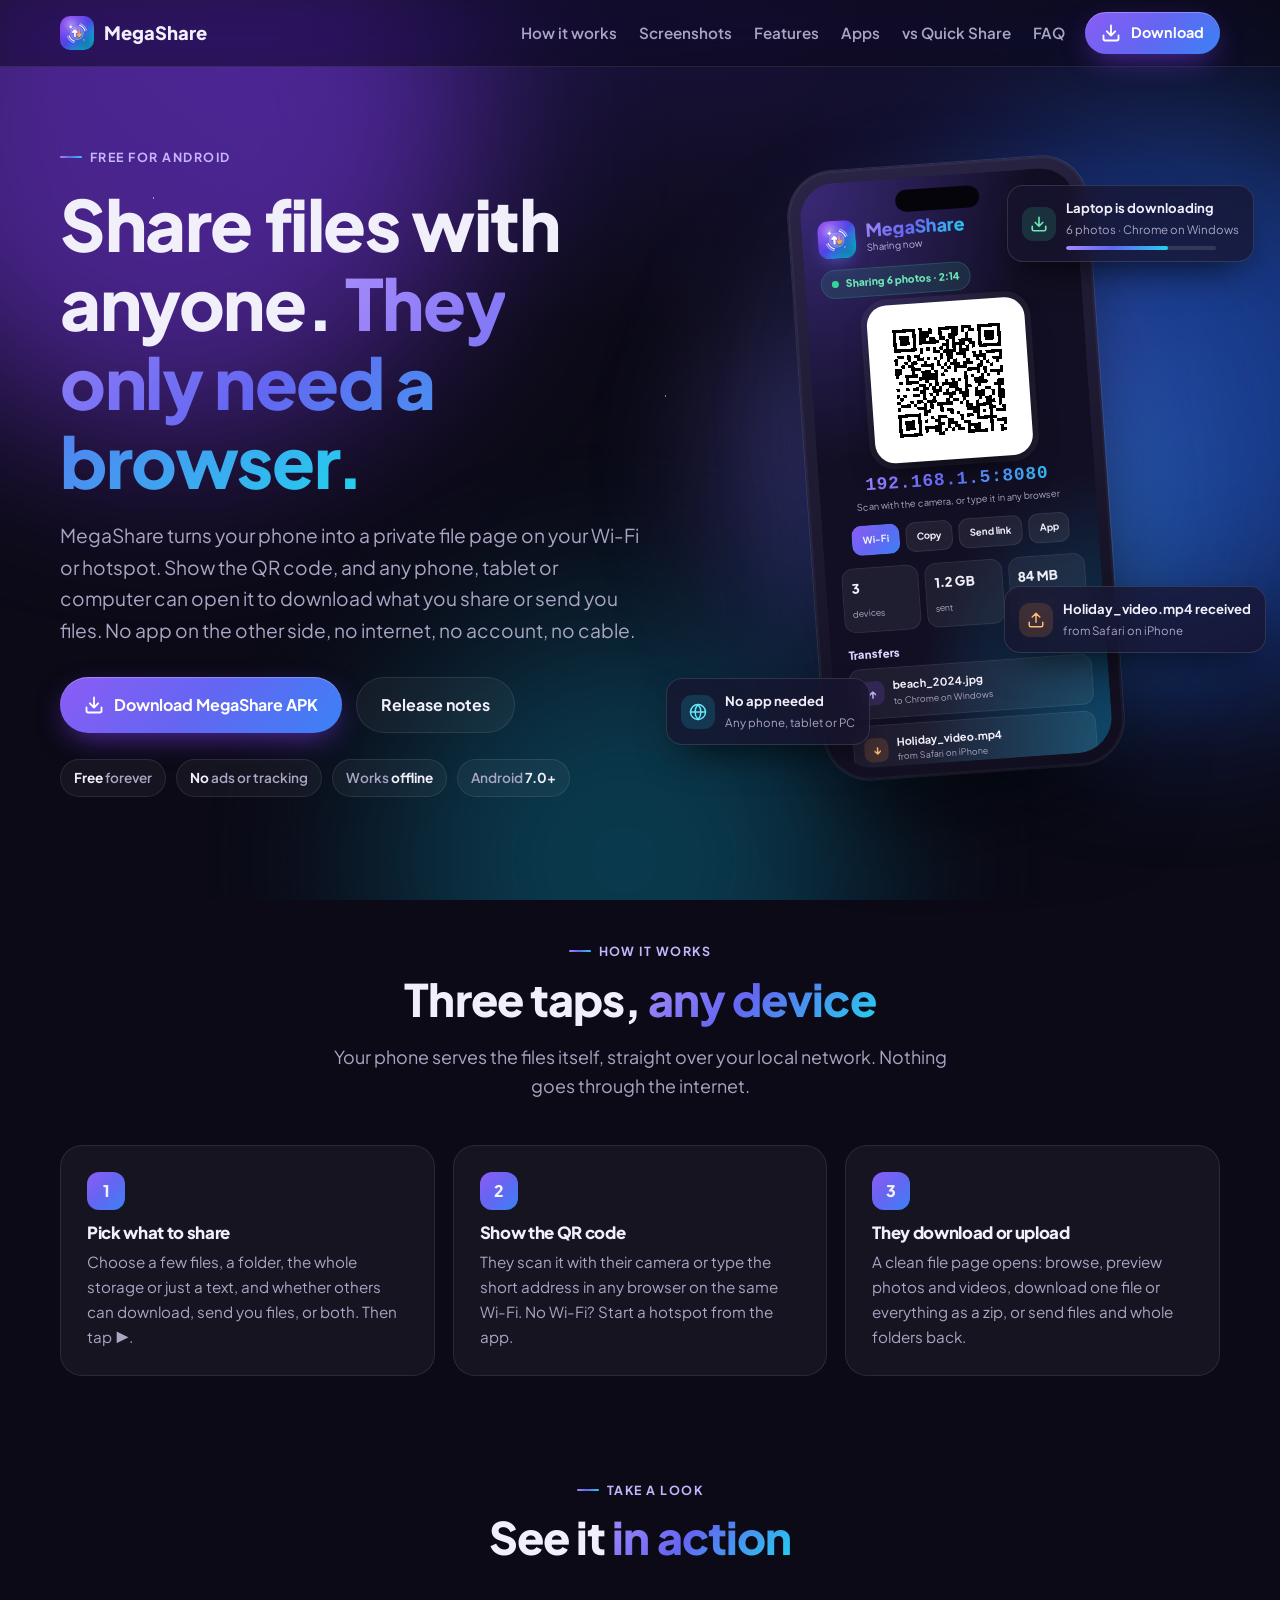
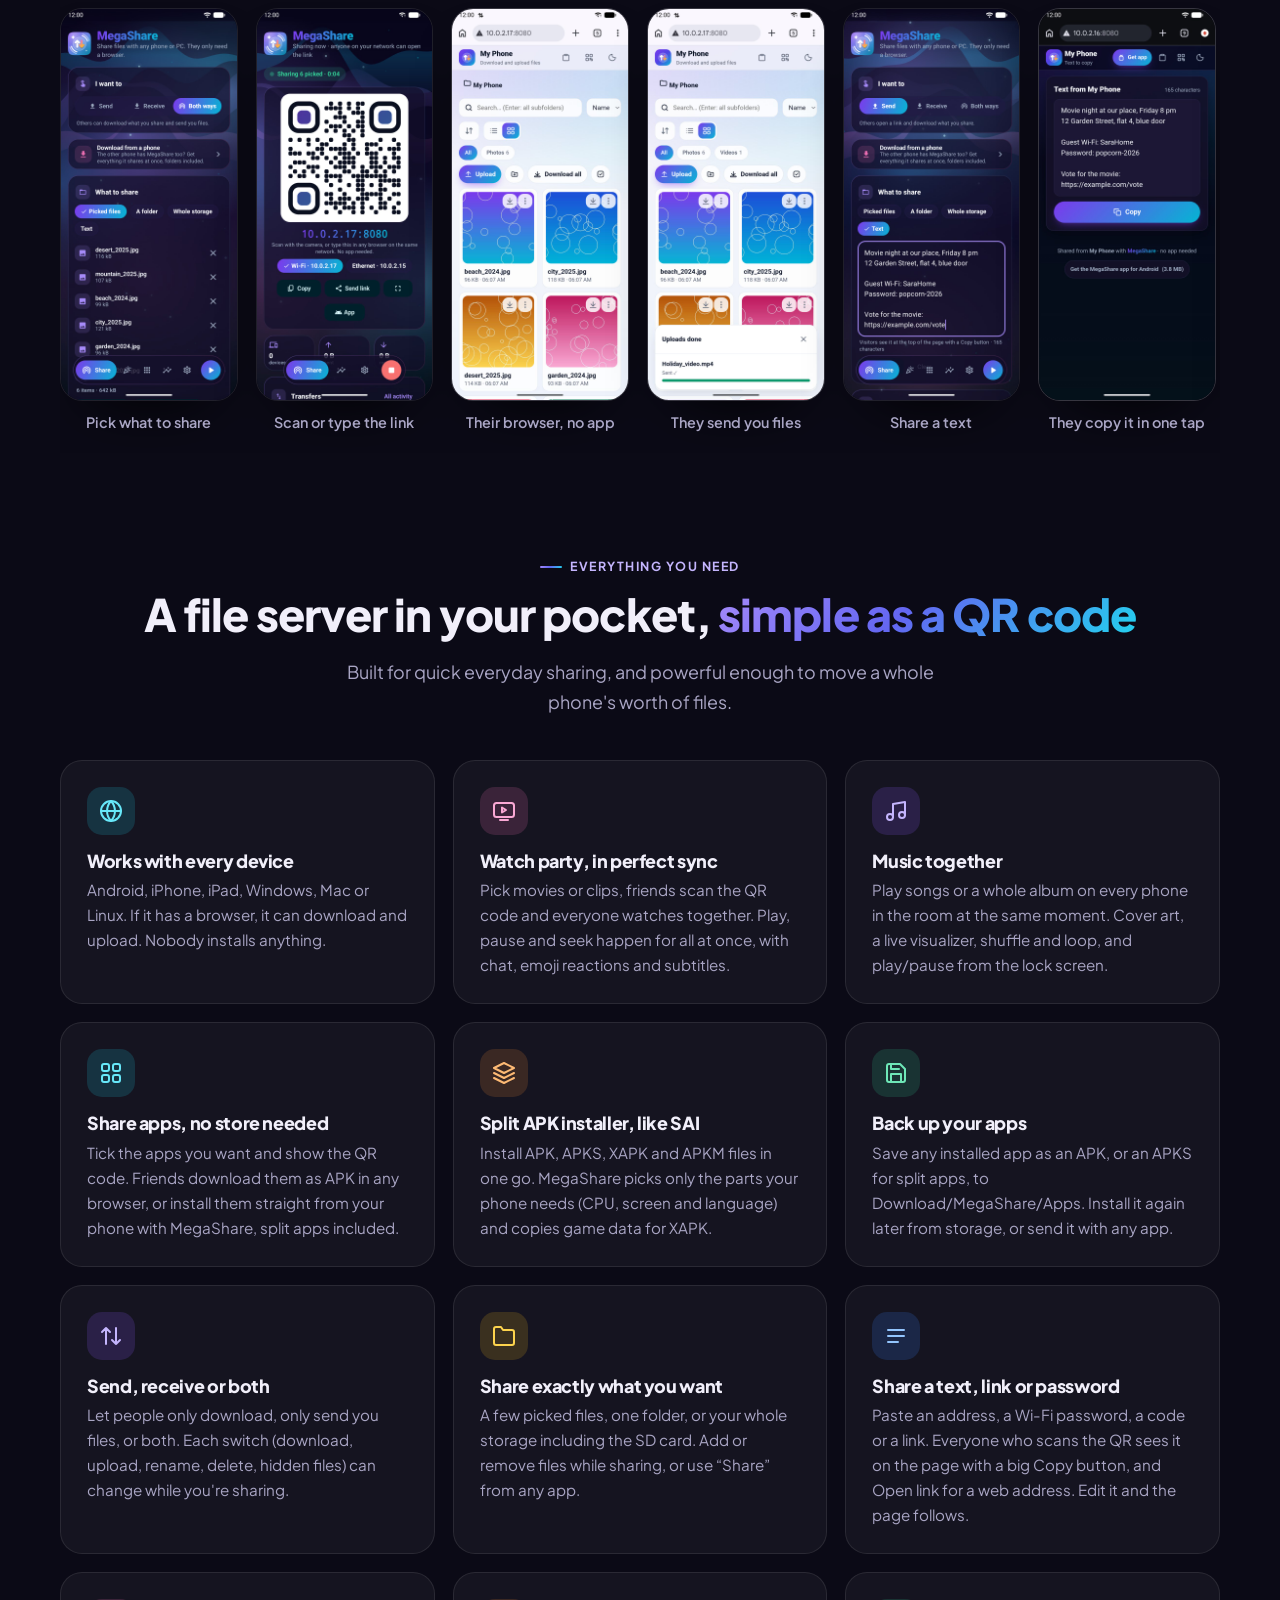
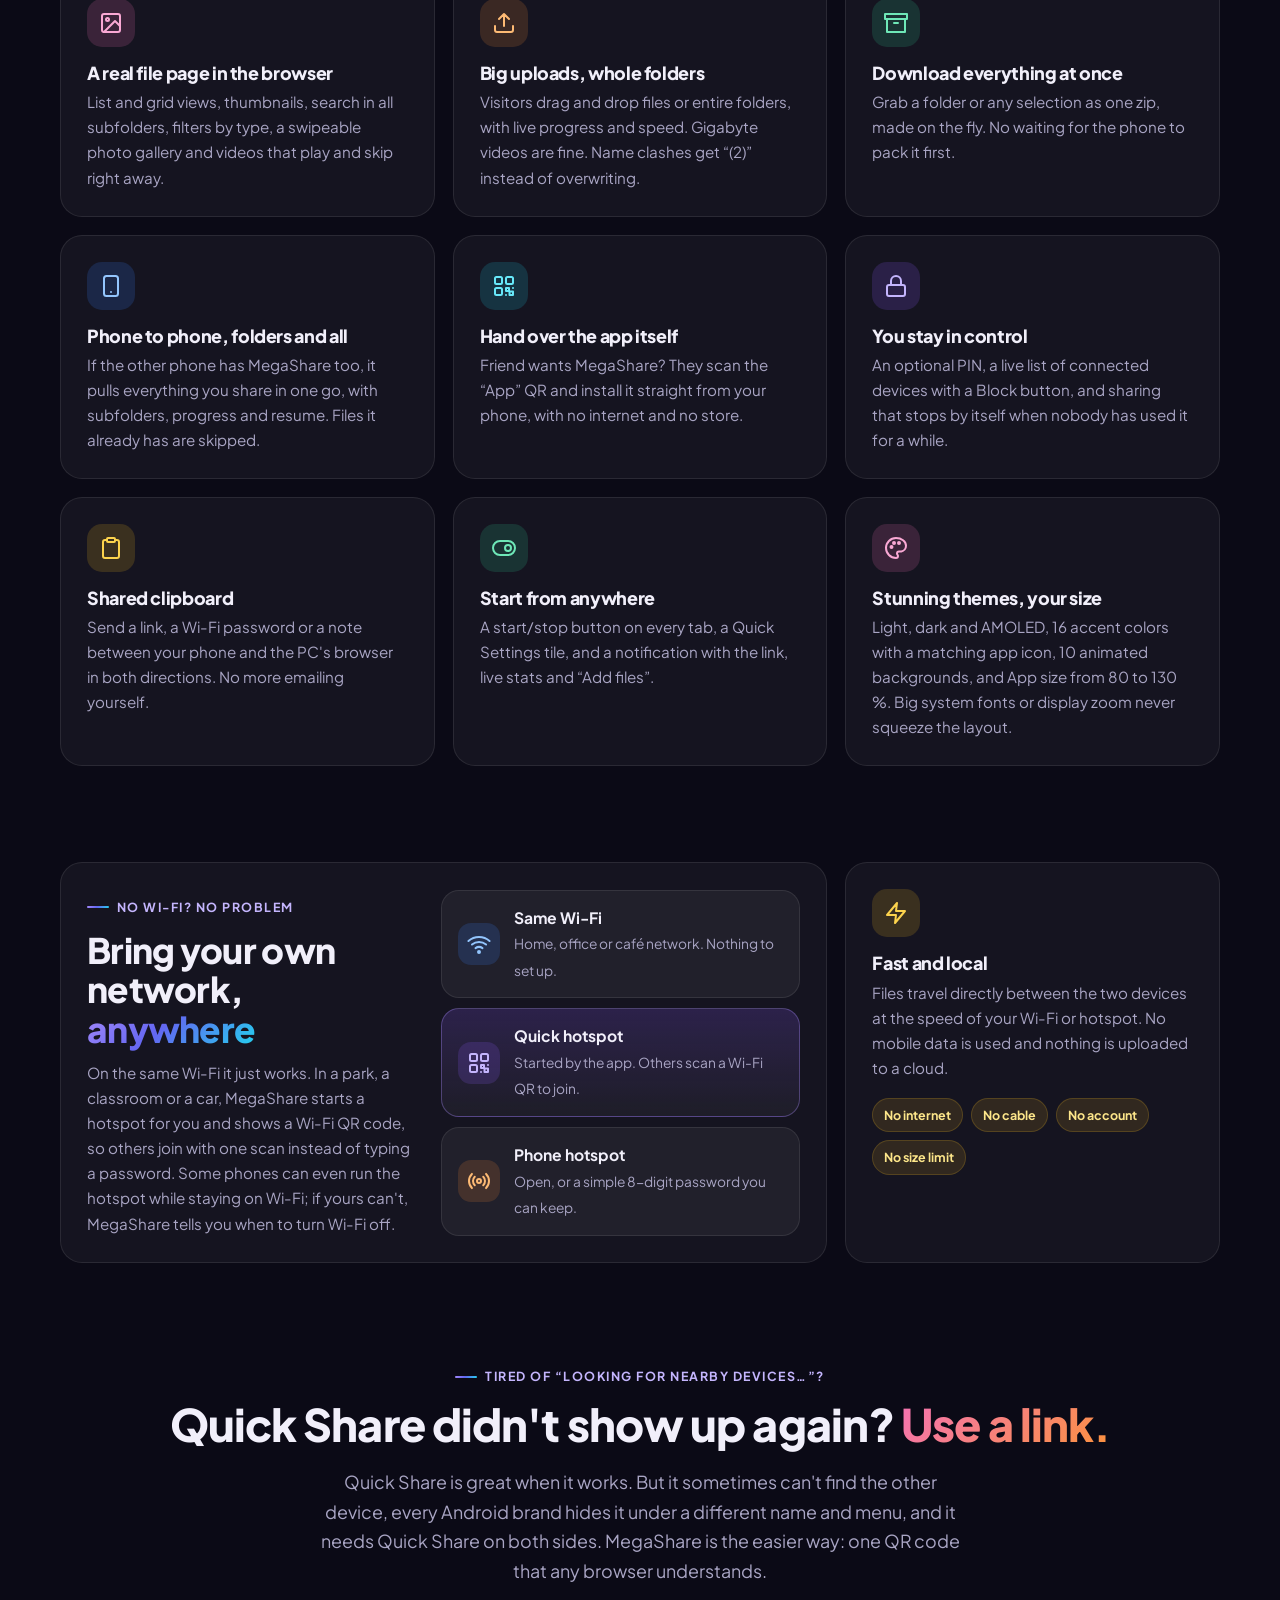
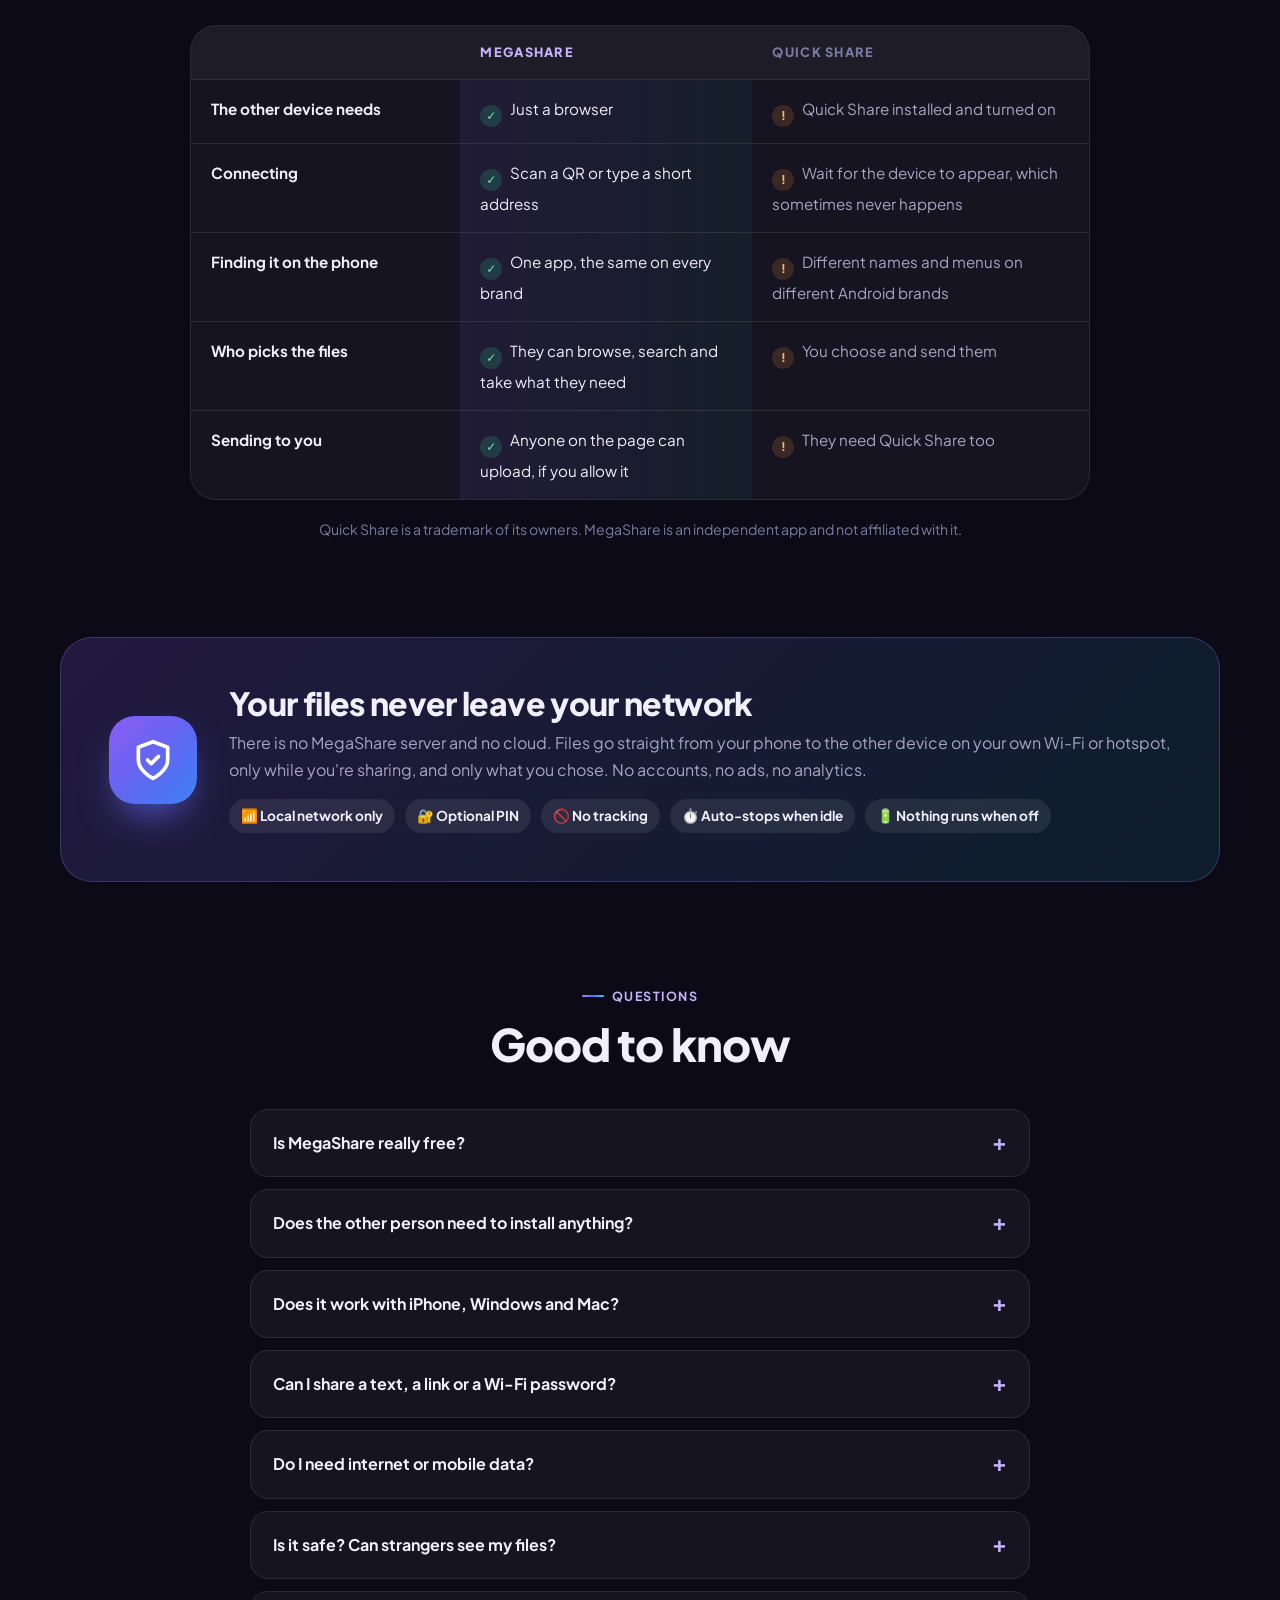
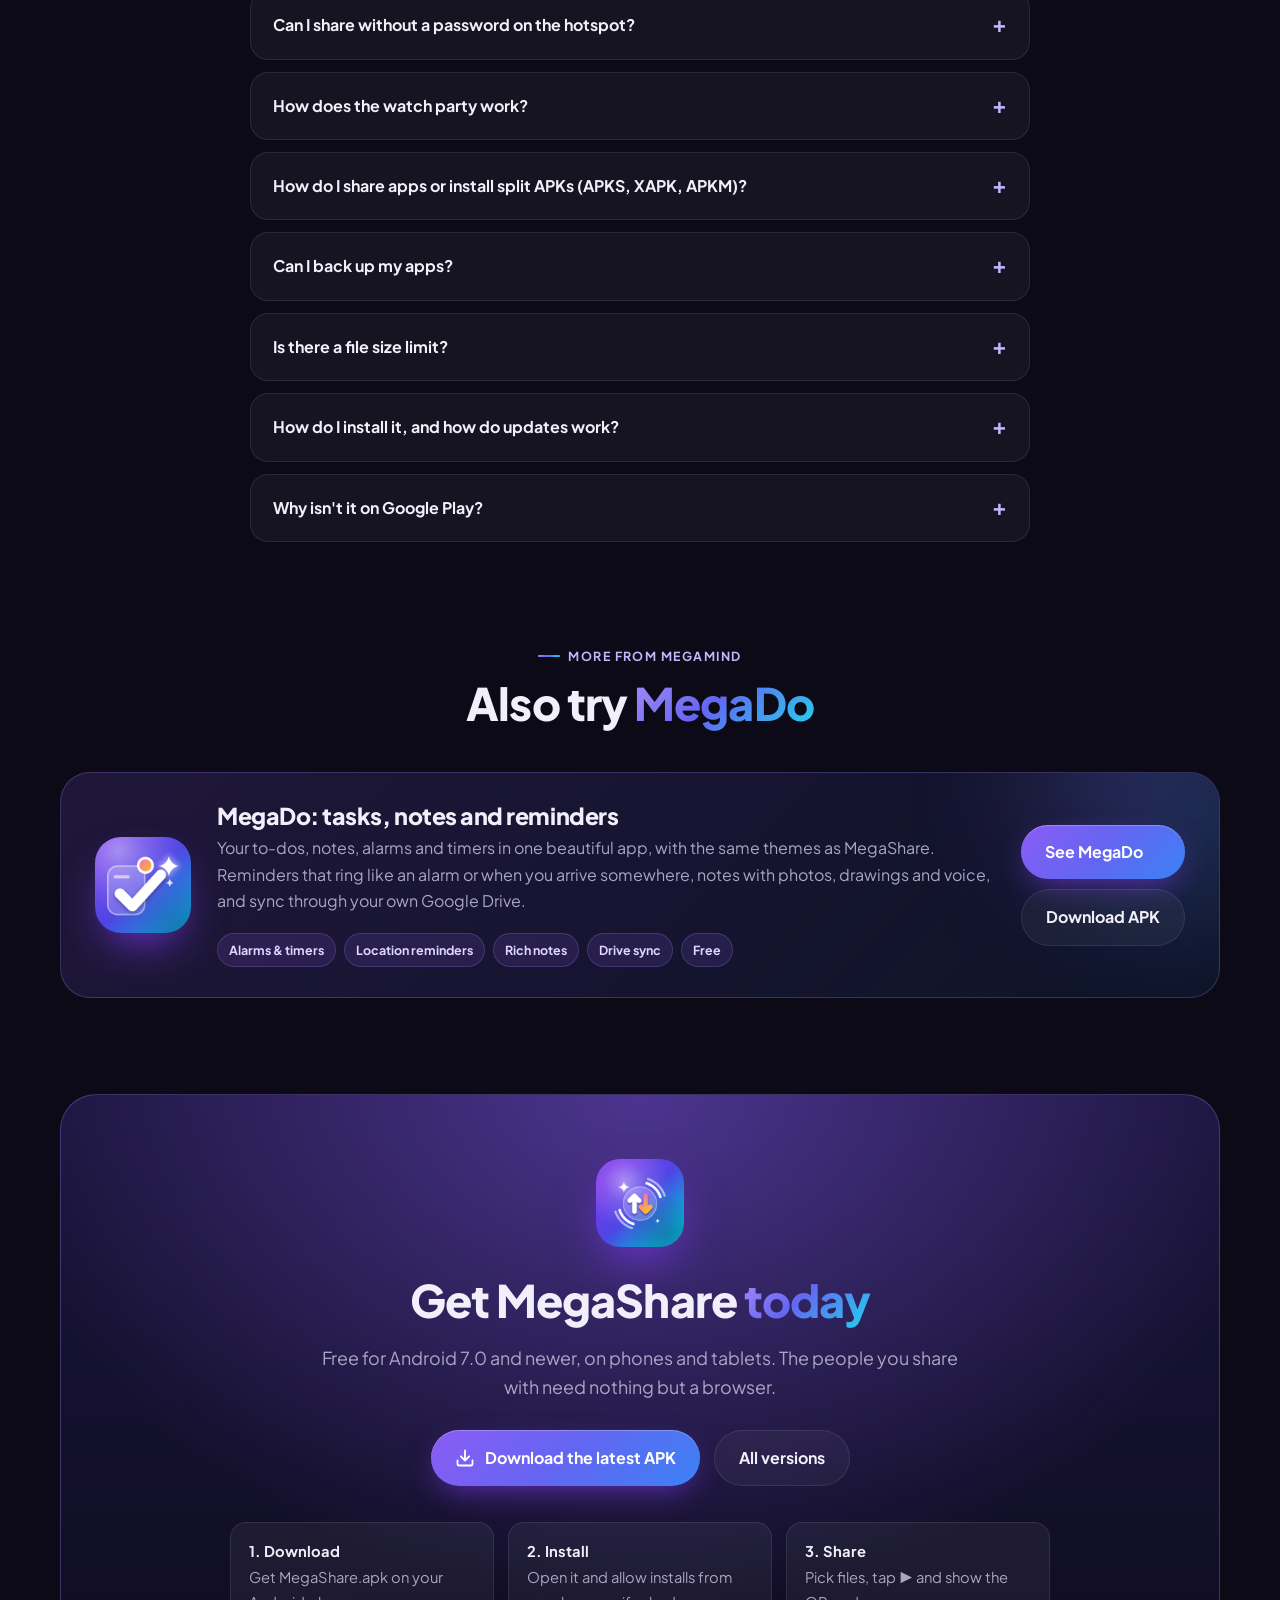
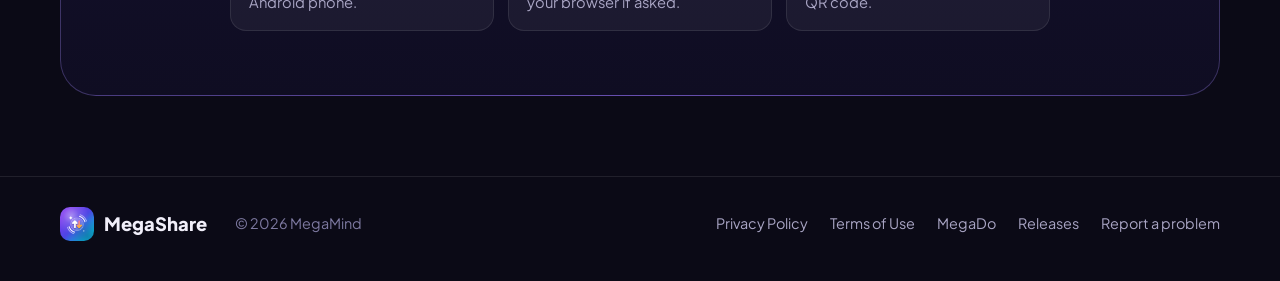
==== commit f942a606: "Website and README: share a text, App size, Android 17; new screenshots - New feature card, FAQ entr" ====
--- a/index.html
+++ b/index.html
@@ -4,8 +4,8 @@
 <meta charset="utf-8">
 <meta name="viewport" content="width=device-width, initial-scale=1">
 <title>MegaShare: Share files and apps from Android to any phone or PC, no app needed (free APK)</title>
-<meta name="description" content="MegaShare is a free Android app that shares files over Wi-Fi or hotspot with any phone, tablet or computer. The other side only needs a browser: scan a QR code, then download or upload files and folders. No internet, no account, no app on the other side. Watch videos and play music together in sync, share installed apps as APK, and install split APKs (APKS, XAPK, APKM) like SAI. An easier way than Quick Share. Download the free APK.">
-<meta name="keywords" content="MegaShare, file sharing app, share files Android to PC, Wi-Fi file transfer, hotspot file transfer, send files to iPhone, Quick Share alternative, Nearby Share alternative, no app needed, browser file transfer, QR code file sharing, local file server, APK download, share apps, APK extractor, app backup, split APK installer, SAI alternative, install APKS, install XAPK, install APKM, watch party, watch together, sync video, listen together">
+<meta name="description" content="MegaShare is a free Android app that shares files over Wi-Fi or hotspot with any phone, tablet or computer. The other side only needs a browser: scan a QR code, then download or upload files and folders, or copy a text you share. No internet, no account, no app on the other side. Watch videos and play music together in sync, share installed apps as APK, and install split APKs (APKS, XAPK, APKM) like SAI. An easier way than Quick Share. Download the free APK.">
+<meta name="keywords" content="MegaShare, file sharing app, share files Android to PC, Wi-Fi file transfer, hotspot file transfer, send files to iPhone, Quick Share alternative, Nearby Share alternative, no app needed, browser file transfer, QR code file sharing, local file server, APK download, share apps, APK extractor, app backup, split APK installer, SAI alternative, install APKS, install XAPK, install APKM, watch party, watch together, sync video, listen together, share text, send text to PC, share link, share Wi-Fi password">
 <link rel="canonical" href="https://megamind2999.github.io/MegaShareApk/">
 <link rel="icon" href="icon.png">
 <link rel="apple-touch-icon" href="icon.png">
@@ -38,7 +38,7 @@
    "@id": "https://megamind2999.github.io/MegaShareApk/#app",
    "name": "MegaShare",
    "alternateName": "MegaShare APK",
-   "description": "Free Android app that turns the phone into a local web file server. Any phone, tablet or computer on the same Wi-Fi or hotspot opens a link or scans a QR code and downloads or uploads files and folders in its browser, with no app on the other side and no internet. Also: watch videos and play music together in sync (watch party), share installed apps as APK or APKS, install split APKs (APKS, XAPK, APKM) like SAI, and back up apps.",
+   "description": "Free Android app that turns the phone into a local web file server. Any phone, tablet or computer on the same Wi-Fi or hotspot opens a link or scans a QR code and downloads or uploads files and folders in its browser, with no app on the other side and no internet. Also: share a text, link or Wi-Fi password that visitors copy with one tap, watch videos and play music together in sync (watch party), share installed apps as APK or APKS, install split APKs (APKS, XAPK, APKM) like SAI, and back up apps.",
    "applicationCategory": "UtilitiesApplication",
    "applicationSubCategory": "File transfer",
    "operatingSystem": "Android 7.0 or later",
@@ -66,6 +66,11 @@
     },
     {
      "@type": "ImageObject",
+     "url": "https://megamind2999.github.io/MegaShareApk/screenshots/web-text.jpg",
+     "caption": "A shared text with a Copy button in the browser"
+    },
+    {
+     "@type": "ImageObject",
      "url": "https://megamind2999.github.io/MegaShareApk/screenshots/party.jpg",
      "caption": "Watch party in sync"
     },
@@ -85,13 +90,16 @@
     "QR code and short link; no app, account or internet needed on the other side",
     "Visitors download single files, folders or a selection as zip, and upload files and whole folders",
     "Send, Receive or Both ways, with an optional PIN and a Block button for devices",
+    "Share a text, link, address or Wi-Fi password: visitors see it on the page and copy it with one tap",
     "Quick hotspot with a Wi-Fi QR code when there is no Wi-Fi",
     "Phone to phone download of everything shared, folders included, with resume",
     "Watch party: videos and music play in sync on every device, with chat, reactions and subtitles",
     "Share installed apps as APK, or split apps as APKS, to any browser or another MegaShare",
     "Install APK, APKS, XAPK and APKM files, picking the splits the phone needs, like SAI",
     "Back up apps to storage and install them again later",
-    "Shared clipboard, light, dark and AMOLED themes, 16 accent colors"
+    "Shared clipboard, light, dark and AMOLED themes, 16 accent colors",
+    "App size setting from 80 to 130 percent; layouts stay intact with any system font or display size",
+    "Ready for Android 17: asks for local-network access before sharing"
    ],
    "offers": {
     "@type": "Offer",
@@ -155,6 +163,14 @@
    "acceptedAnswer": {
     "@type": "Answer",
     "text": "Yes. Anything with a modern browser works: Safari, Chrome, Edge, Firefox and others. Only the phone that shares needs Android 7.0 or newer."
+   }
+  },
+  {
+   "@type": "Question",
+   "name": "Can I share a text, a link or a Wi-Fi password?",
+   "acceptedAnswer": {
+    "@type": "Answer",
+    "text": "Yes. On the Share tab, choose Text under “What to share”, then paste or type it and start sharing. Whoever opens the link or scans the QR code sees the text at the top of the page with a big Copy button, plus Open link when it is a single web address. Edits on your phone show up on the page within seconds, and the PIN protects it like your files."
    }
   },
   {
@@ -269,6 +285,7 @@
     <g id="i-palette" fill="none" stroke="currentColor" stroke-width="2" stroke-linecap="round" stroke-linejoin="round"><path d="M12 2a10 10 0 0 0 0 20c1.1 0 2-.9 2-2 0-.5-.2-1-.5-1.3-.3-.4-.5-.8-.5-1.3 0-1.1.9-2 2-2h2.3A5.7 5.7 0 0 0 22 9.7C22 5.4 17.5 2 12 2z"/><circle cx="7.5" cy="11" r="1"/><circle cx="10" cy="7" r="1"/><circle cx="15" cy="7" r="1"/></g>
     <g id="i-toggle" fill="none" stroke="currentColor" stroke-width="2" stroke-linecap="round" stroke-linejoin="round"><rect x="1" y="5" width="22" height="14" rx="7"/><circle cx="16" cy="12" r="3"/></g>
     <g id="i-refresh" fill="none" stroke="currentColor" stroke-width="2" stroke-linecap="round" stroke-linejoin="round"><path d="M23 4v6h-6M1 20v-6h6"/><path d="M3.5 9a9 9 0 0 1 14.85-3.36L23 10M1 14l4.64 4.36A9 9 0 0 0 20.49 15"/></g>
+    <g id="i-text" fill="none" stroke="currentColor" stroke-width="2" stroke-linecap="round" stroke-linejoin="round"><path d="M4 6h16M4 12h16M4 18h10"/></g>
     <g id="i-shield" fill="none" stroke="currentColor" stroke-width="2" stroke-linecap="round" stroke-linejoin="round"><path d="M12 22s8-4 8-10V5l-8-3-8 3v7c0 6 8 10 8 10z"/><path d="M9 12l2 2 4-4"/></g>
   </defs>
 </svg>
@@ -334,7 +351,7 @@
     <p class="lead">Your phone serves the files itself, straight over your local network. Nothing goes through the internet.</p>
   </section>
   <div class="steps">
-    <div class="step reveal"><h3>Pick what to share</h3><p>Choose a few files, a folder or the whole storage, and whether others can download, send you files, or both. Then tap ▶.</p></div>
+    <div class="step reveal"><h3>Pick what to share</h3><p>Choose a few files, a folder, the whole storage or just a text, and whether others can download, send you files, or both. Then tap ▶.</p></div>
     <div class="step reveal"><h3>Show the QR code</h3><p>They scan it with their camera or type the short address in any browser on the same Wi-Fi. No Wi-Fi? Start a hotspot from the app.</p></div>
     <div class="step reveal"><h3>They download or upload</h3><p>A clean file page opens: browse, preview photos and videos, download one file or everything as a zip, or send files and whole folders back.</p></div>
   </div>
@@ -347,13 +364,15 @@
       <figure><img src="screenshots/live.jpg" alt="Sharing screen with a big QR code and the address to type" loading="lazy"><figcaption>Scan or type the link</figcaption></figure>
       <figure class="web"><img src="screenshots/web-grid.jpg" alt="The visitor's browser showing shared photos in a grid with search, filters, upload and download all" loading="lazy"><figcaption>Their browser, no app</figcaption></figure>
       <figure class="web"><img src="screenshots/web-upload.jpg" alt="Uploading a large video from the browser, finished" loading="lazy"><figcaption>They send you files</figcaption></figure>
+      <figure><img src="screenshots/text.jpg" alt="Share tab with Text picked: an address, a Wi-Fi password and a link typed in to share" loading="lazy"><figcaption>Share a text</figcaption></figure>
+      <figure class="web"><img src="screenshots/web-text.jpg" alt="The visitor's browser showing the shared text with a big Copy button" loading="lazy"><figcaption>They copy it in one tap</figcaption></figure>
       <figure><img src="screenshots/activity.jpg" alt="Activity tab with live transfers to and from a Windows PC" loading="lazy"><figcaption>Live activity</figcaption></figure>
       <figure><img src="screenshots/receive.jpg" alt="Download from a phone: pick files from another phone running MegaShare and download them all" loading="lazy"><figcaption>Phone to phone</figcaption></figure>
       <figure><img src="screenshots/party.jpg" alt="Watch party on the phone: now playing with play, pause and seek for everyone, who is watching, and chat" loading="lazy"><figcaption>Watch party</figcaption></figure>
       <figure><img src="screenshots/party-player.jpg" alt="The party player: a song with its cover on a spinning record, live visualizer, reactions and chat" loading="lazy"><figcaption>Music together, in sync</figcaption></figure>
       <figure><img src="screenshots/apps.jpg" alt="Apps tab sharing three apps with a QR code: friends scan it and install them" loading="lazy"><figcaption>Share apps</figcaption></figure>
       <figure class="web"><img src="screenshots/apps-web.jpg" alt="The visitor's browser listing the shared apps with a Download button for each" loading="lazy"><figcaption>They download the APKs</figcaption></figure>
-      <figure><img src="screenshots/themes.jpg" alt="Appearance settings with light and dark themes and accent colors" loading="lazy"><figcaption>Make it yours</figcaption></figure>
+      <figure><img src="screenshots/themes.jpg" alt="Appearance settings: theme, App size, AMOLED and accent colors" loading="lazy"><figcaption>Make it yours</figcaption></figure>
     </div>
   </section>
 
@@ -371,6 +390,7 @@
     <div class="feature reveal"><div class="ico i-green"><svg viewBox="0 0 24 24"><use href="#i-save"/></svg></div><h3>Back up your apps</h3><p>Save any installed app as an APK, or an APKS for split apps, to Download/MegaShare/Apps. Install it again later from storage, or send it with any app.</p></div>
     <div class="feature reveal"><div class="ico i-violet"><svg viewBox="0 0 24 24"><use href="#i-swap"/></svg></div><h3>Send, receive or both</h3><p>Let people only download, only send you files, or both. Each switch (download, upload, rename, delete, hidden files) can change while you're sharing.</p></div>
     <div class="feature reveal"><div class="ico i-amber"><svg viewBox="0 0 24 24"><use href="#i-folder"/></svg></div><h3>Share exactly what you want</h3><p>A few picked files, one folder, or your whole storage including the SD card. Add or remove files while sharing, or use “Share” from any app.</p></div>
+    <div class="feature reveal"><div class="ico i-blue"><svg viewBox="0 0 24 24"><use href="#i-text"/></svg></div><h3>Share a text, link or password</h3><p>Paste an address, a Wi-Fi password, a code or a link. Everyone who scans the QR sees it on the page with a big Copy button, and Open link for a web address. Edit it and the page follows.</p></div>
     <div class="feature reveal"><div class="ico i-pink"><svg viewBox="0 0 24 24"><use href="#i-image"/></svg></div><h3>A real file page in the browser</h3><p>List and grid views, thumbnails, search in all subfolders, filters by type, a swipeable photo gallery and videos that play and skip right away.</p></div>
     <div class="feature reveal"><div class="ico i-orange"><svg viewBox="0 0 24 24"><use href="#i-up"/></svg></div><h3>Big uploads, whole folders</h3><p>Visitors drag and drop files or entire folders, with live progress and speed. Gigabyte videos are fine. Name clashes get “(2)” instead of overwriting.</p></div>
     <div class="feature reveal"><div class="ico i-green"><svg viewBox="0 0 24 24"><use href="#i-box"/></svg></div><h3>Download everything at once</h3><p>Grab a folder or any selection as one zip, made on the fly. No waiting for the phone to pack it first.</p></div>
@@ -379,7 +399,7 @@
     <div class="feature reveal"><div class="ico i-violet"><svg viewBox="0 0 24 24"><use href="#i-lock"/></svg></div><h3>You stay in control</h3><p>An optional PIN, a live list of connected devices with a Block button, and sharing that stops by itself when nobody has used it for a while.</p></div>
     <div class="feature reveal"><div class="ico i-amber"><svg viewBox="0 0 24 24"><use href="#i-clip"/></svg></div><h3>Shared clipboard</h3><p>Send a link, a Wi-Fi password or a note between your phone and the PC's browser in both directions. No more emailing yourself.</p></div>
     <div class="feature reveal"><div class="ico i-green"><svg viewBox="0 0 24 24"><use href="#i-toggle"/></svg></div><h3>Start from anywhere</h3><p>A start/stop button on every tab, a Quick Settings tile, and a notification with the link, live stats and “Add files”.</p></div>
-    <div class="feature reveal"><div class="ico i-pink"><svg viewBox="0 0 24 24"><use href="#i-palette"/></svg></div><h3>Stunning themes</h3><p>Light, dark and AMOLED, 16 accent colors with a matching app icon and loading screen, and 10 animated backgrounds, on phones and tablets.</p></div>
+    <div class="feature reveal"><div class="ico i-pink"><svg viewBox="0 0 24 24"><use href="#i-palette"/></svg></div><h3>Stunning themes, your size</h3><p>Light, dark and AMOLED, 16 accent colors with a matching app icon, 10 animated backgrounds, and App size from 80 to 130 %. Big system fonts or display zoom never squeeze the layout.</p></div>
   </div>
 
   <section id="network" class="reveal">
@@ -437,6 +457,7 @@
     <details><summary>Is MegaShare really free?</summary><p>Yes. It's free, with no ads, no subscriptions and no in-app purchases.</p></details>
     <details><summary>Does the other person need to install anything?</summary><p>No. They open the link or scan the QR code with their camera and use their normal browser, on any phone, tablet or computer. If they'd like the app too, they can install it from your phone through the “App” QR code.</p></details>
     <details><summary>Does it work with iPhone, Windows and Mac?</summary><p>Yes. Anything with a modern browser works: Safari, Chrome, Edge, Firefox and others. Only the phone that shares needs Android 7.0 or newer.</p></details>
+    <details><summary>Can I share a text, a link or a Wi-Fi password?</summary><p>Yes. On the Share tab, choose Text under “What to share”, then paste or type it and start sharing. Whoever opens the link or scans the QR code sees the text at the top of the page with a big Copy button, plus Open link when it is a single web address. Edits on your phone show up on the page within seconds, and the PIN protects it like your files.</p></details>
     <details><summary>Do I need internet or mobile data?</summary><p>No. Both devices just need to be on the same Wi-Fi, or one of them on the other's hotspot. Files never go over the internet, so no data is used.</p></details>
     <details><summary>Is it safe? Can strangers see my files?</summary><p>Only devices on the same network can open the page, only while sharing is on, and they only see what you picked. You can add a PIN, see every connected device and block it, turn off uploads or downloads at any time, and sharing stops by itself when nobody uses it.</p></details>
     <details><summary>Can I share without a password on the hotspot?</summary><p>Yes. Android doesn't let apps create an open hotspot by themselves, so the Quick hotspot gets a password, but MegaShare shows a Wi-Fi QR code so nobody types it. For an open network, choose “Phone hotspot” and set Security to “None” in your hotspot settings, or keep a simple 8-digit password.</p></details>
--- a/style.css
+++ b/style.css
@@ -25,7 +25,8 @@
 }
 
 * { box-sizing: border-box; }
-html { scroll-behavior: smooth; }
+/* The same text size everywhere: no browser text boosting or bigger default font breaking the layout. */
+html { scroll-behavior: smooth; font-size: 16px; -webkit-text-size-adjust: 100%; text-size-adjust: 100%; }
 body {
   margin: 0;
   background: var(--bg);
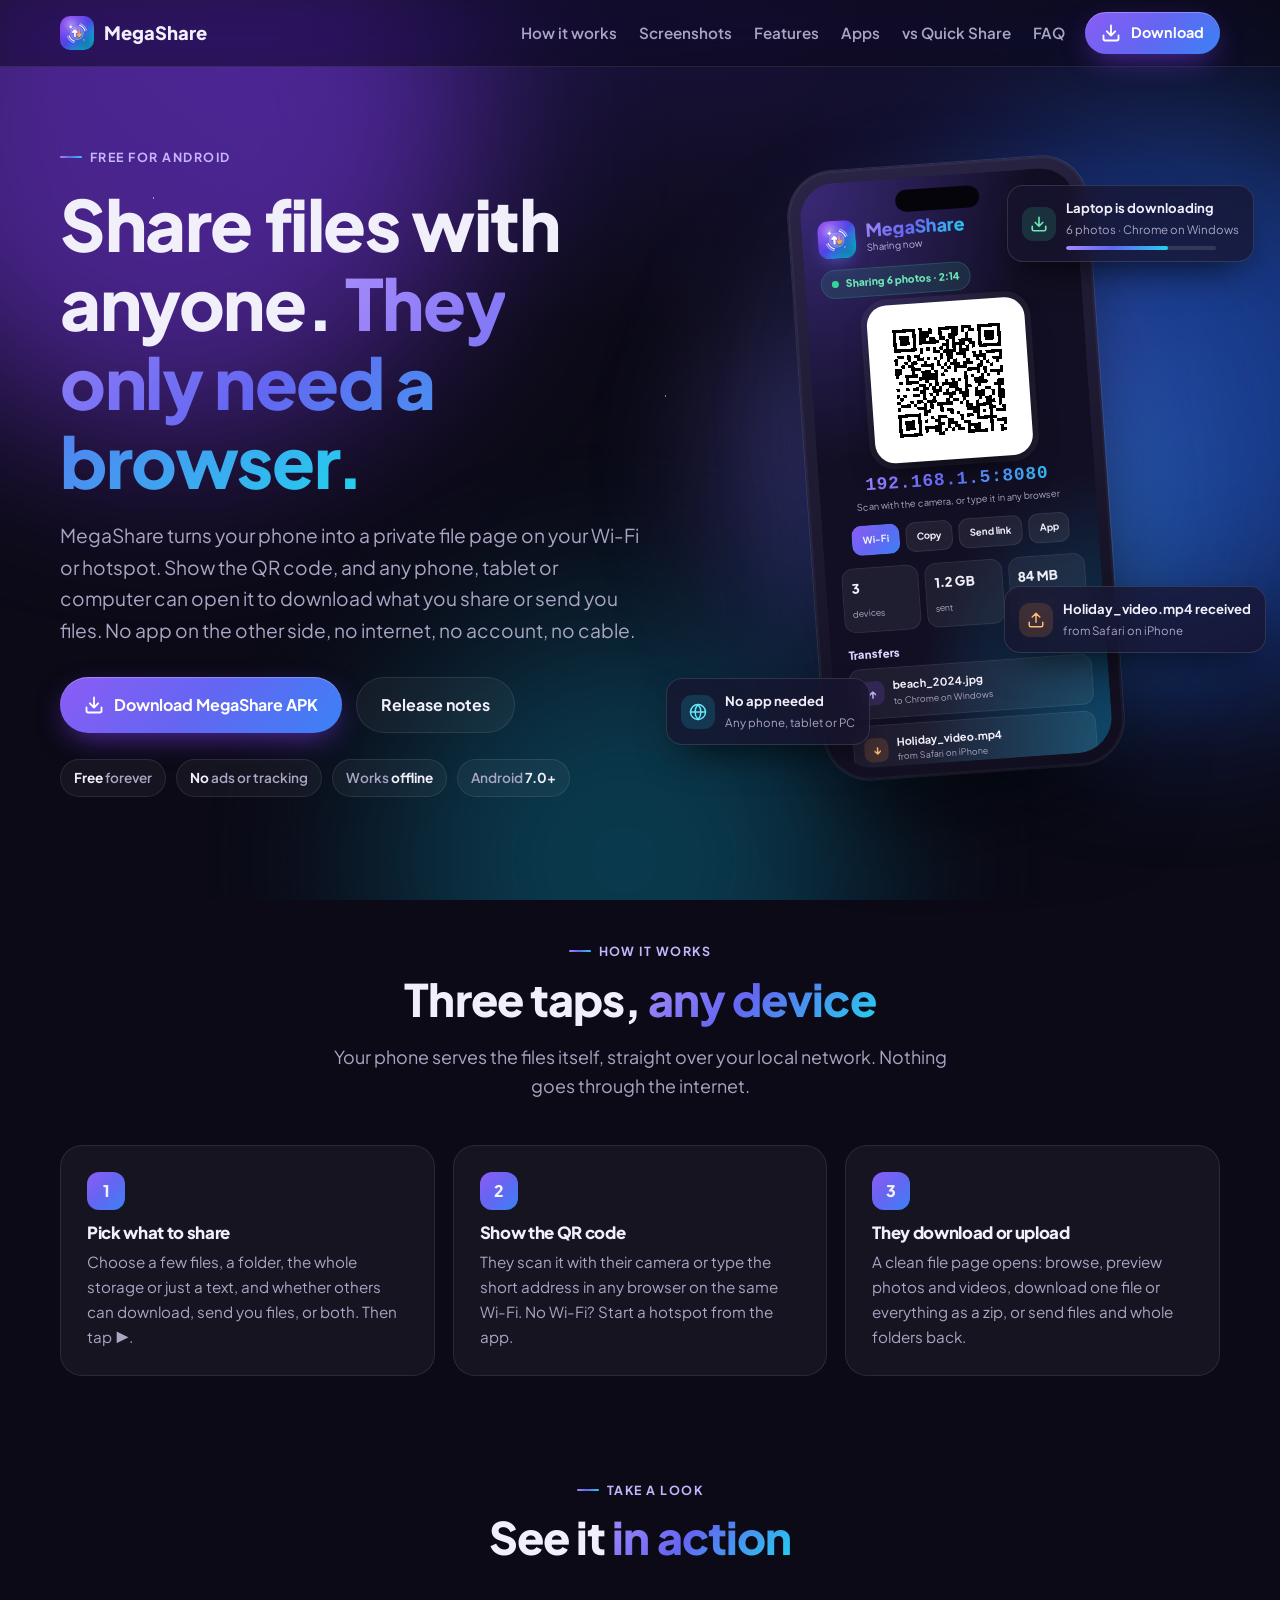
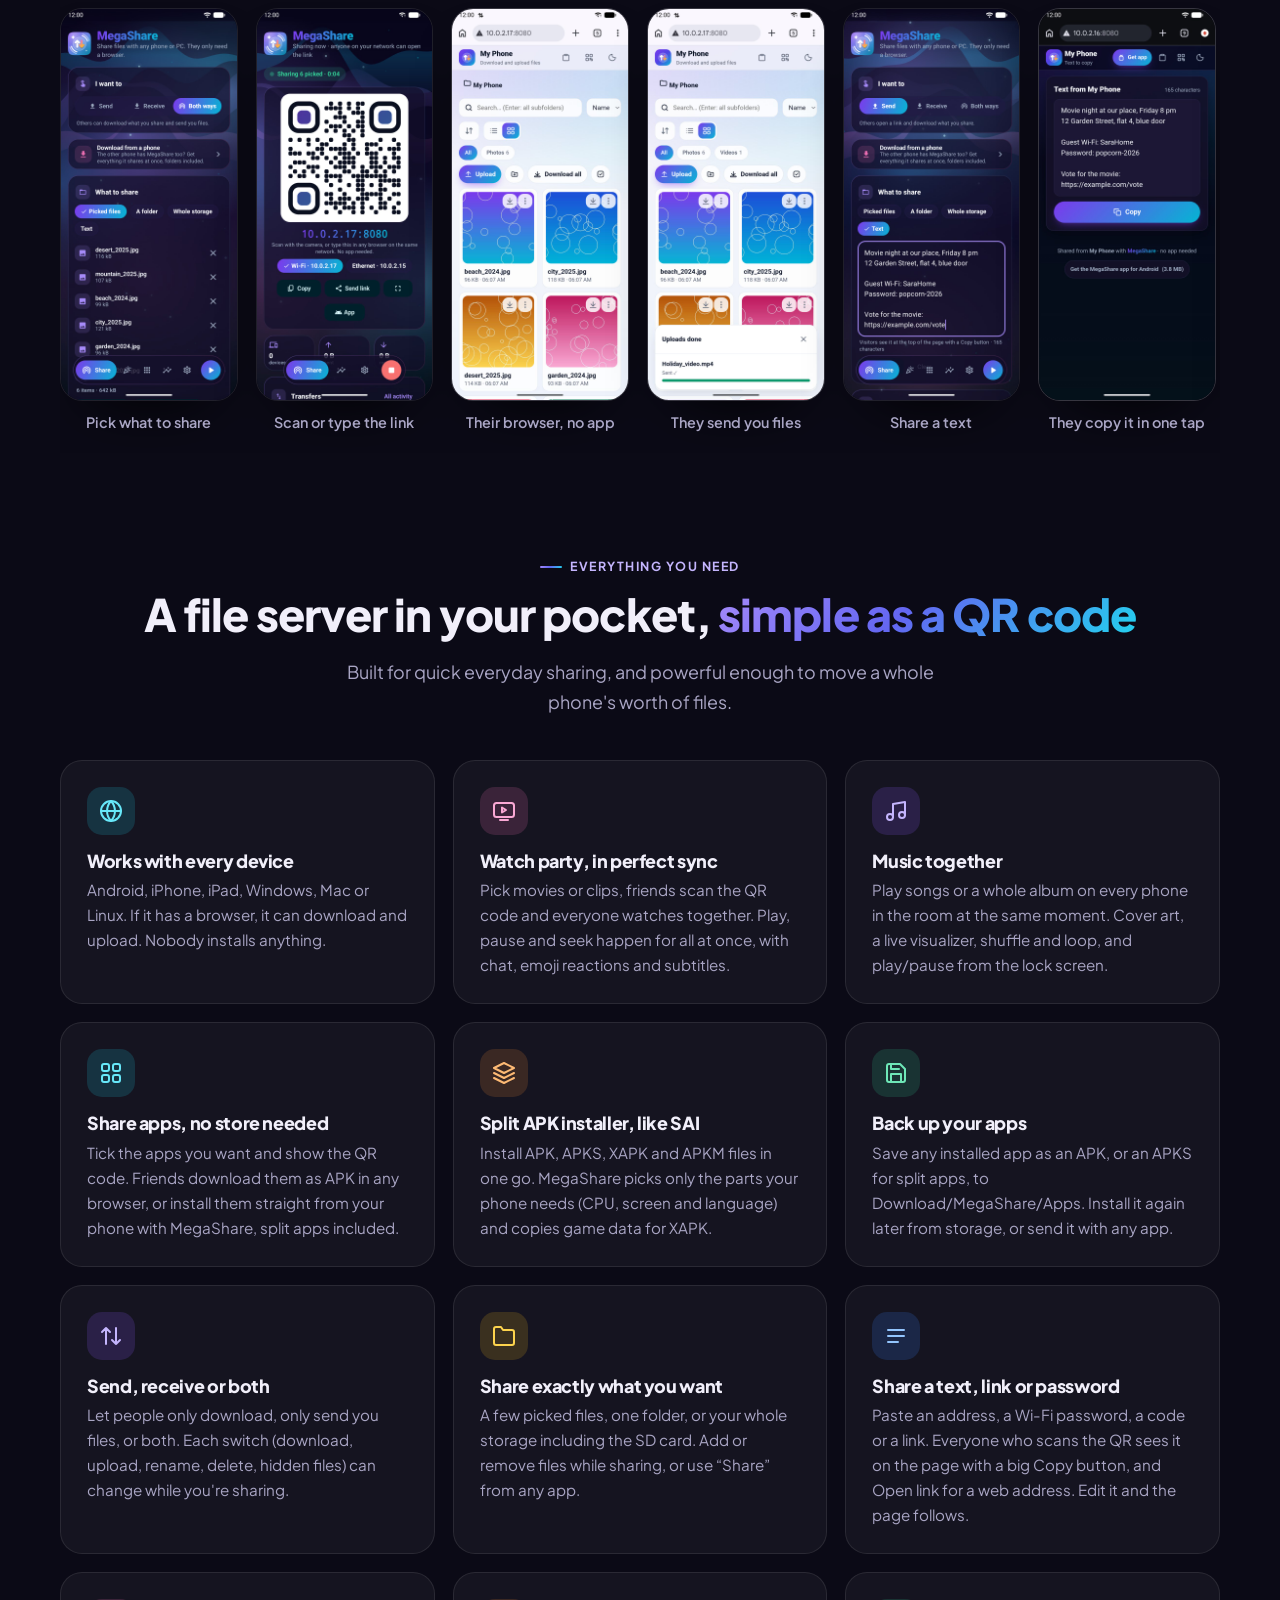
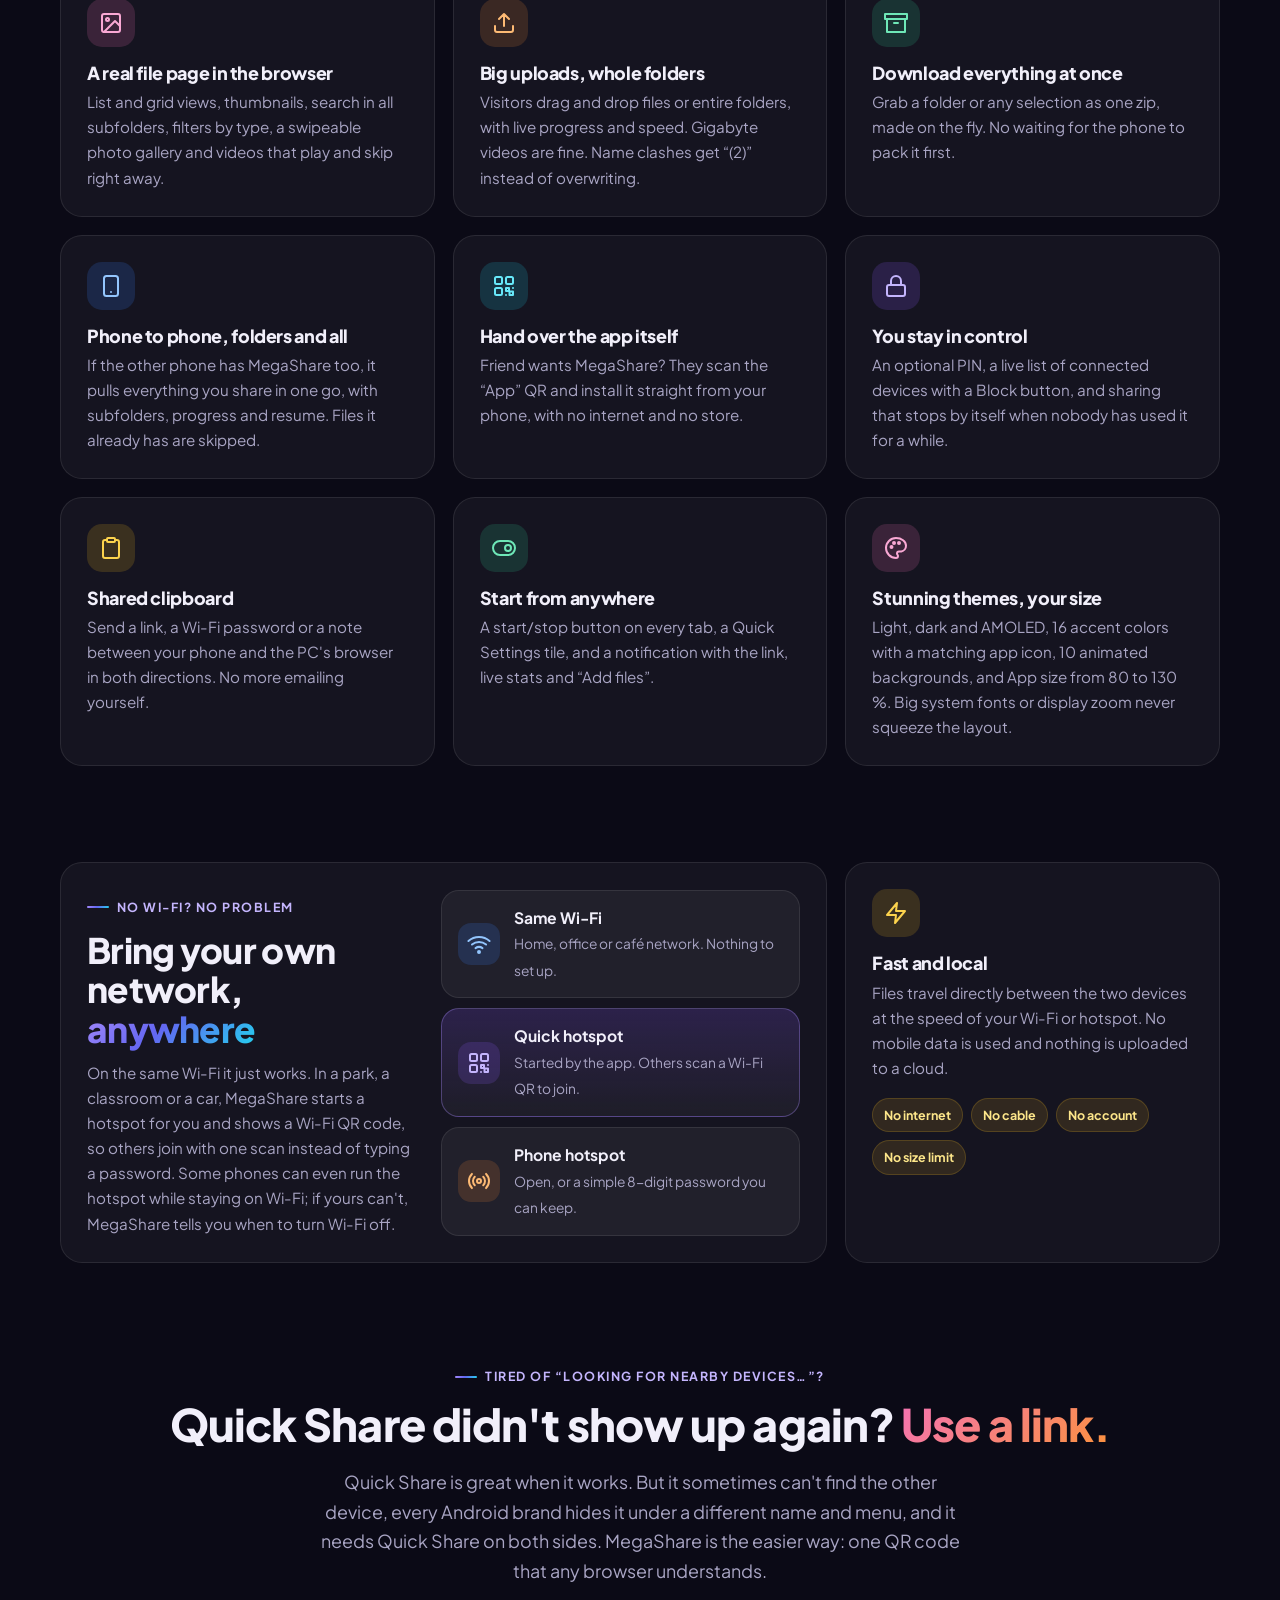
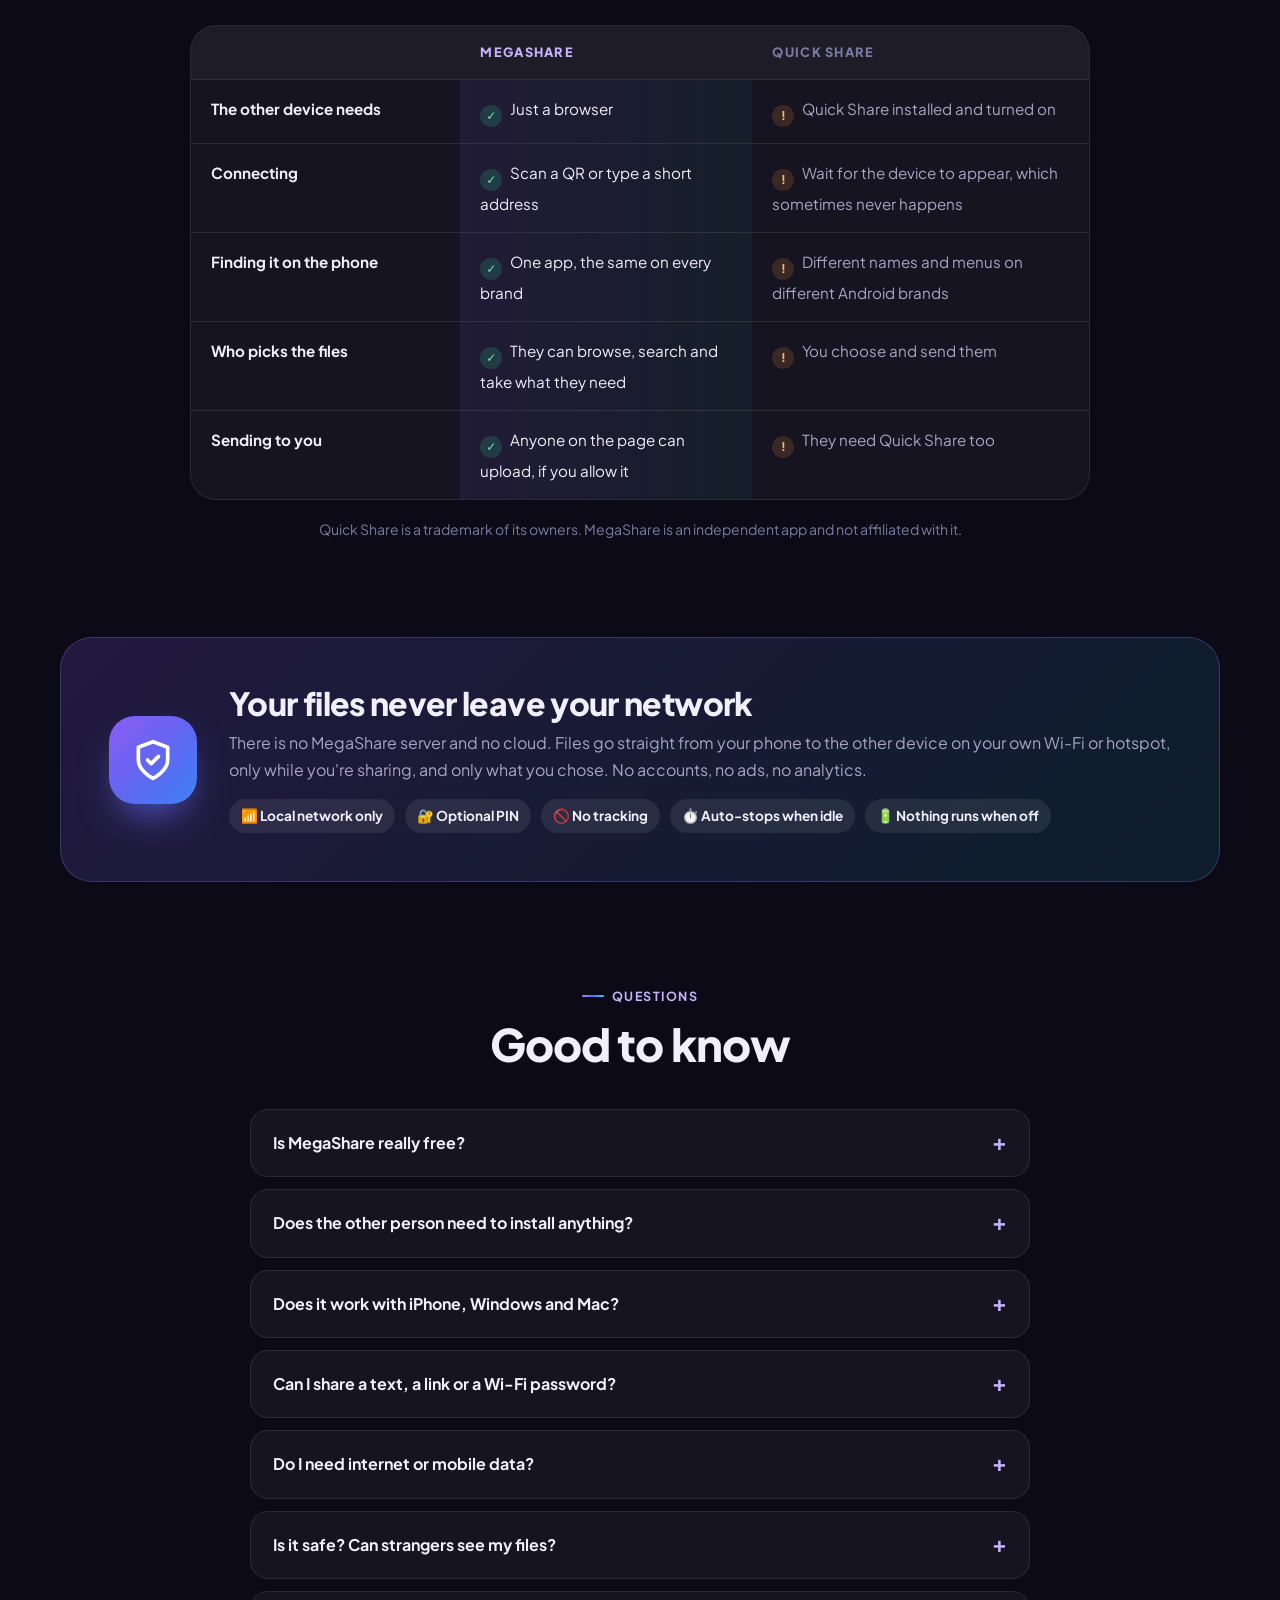
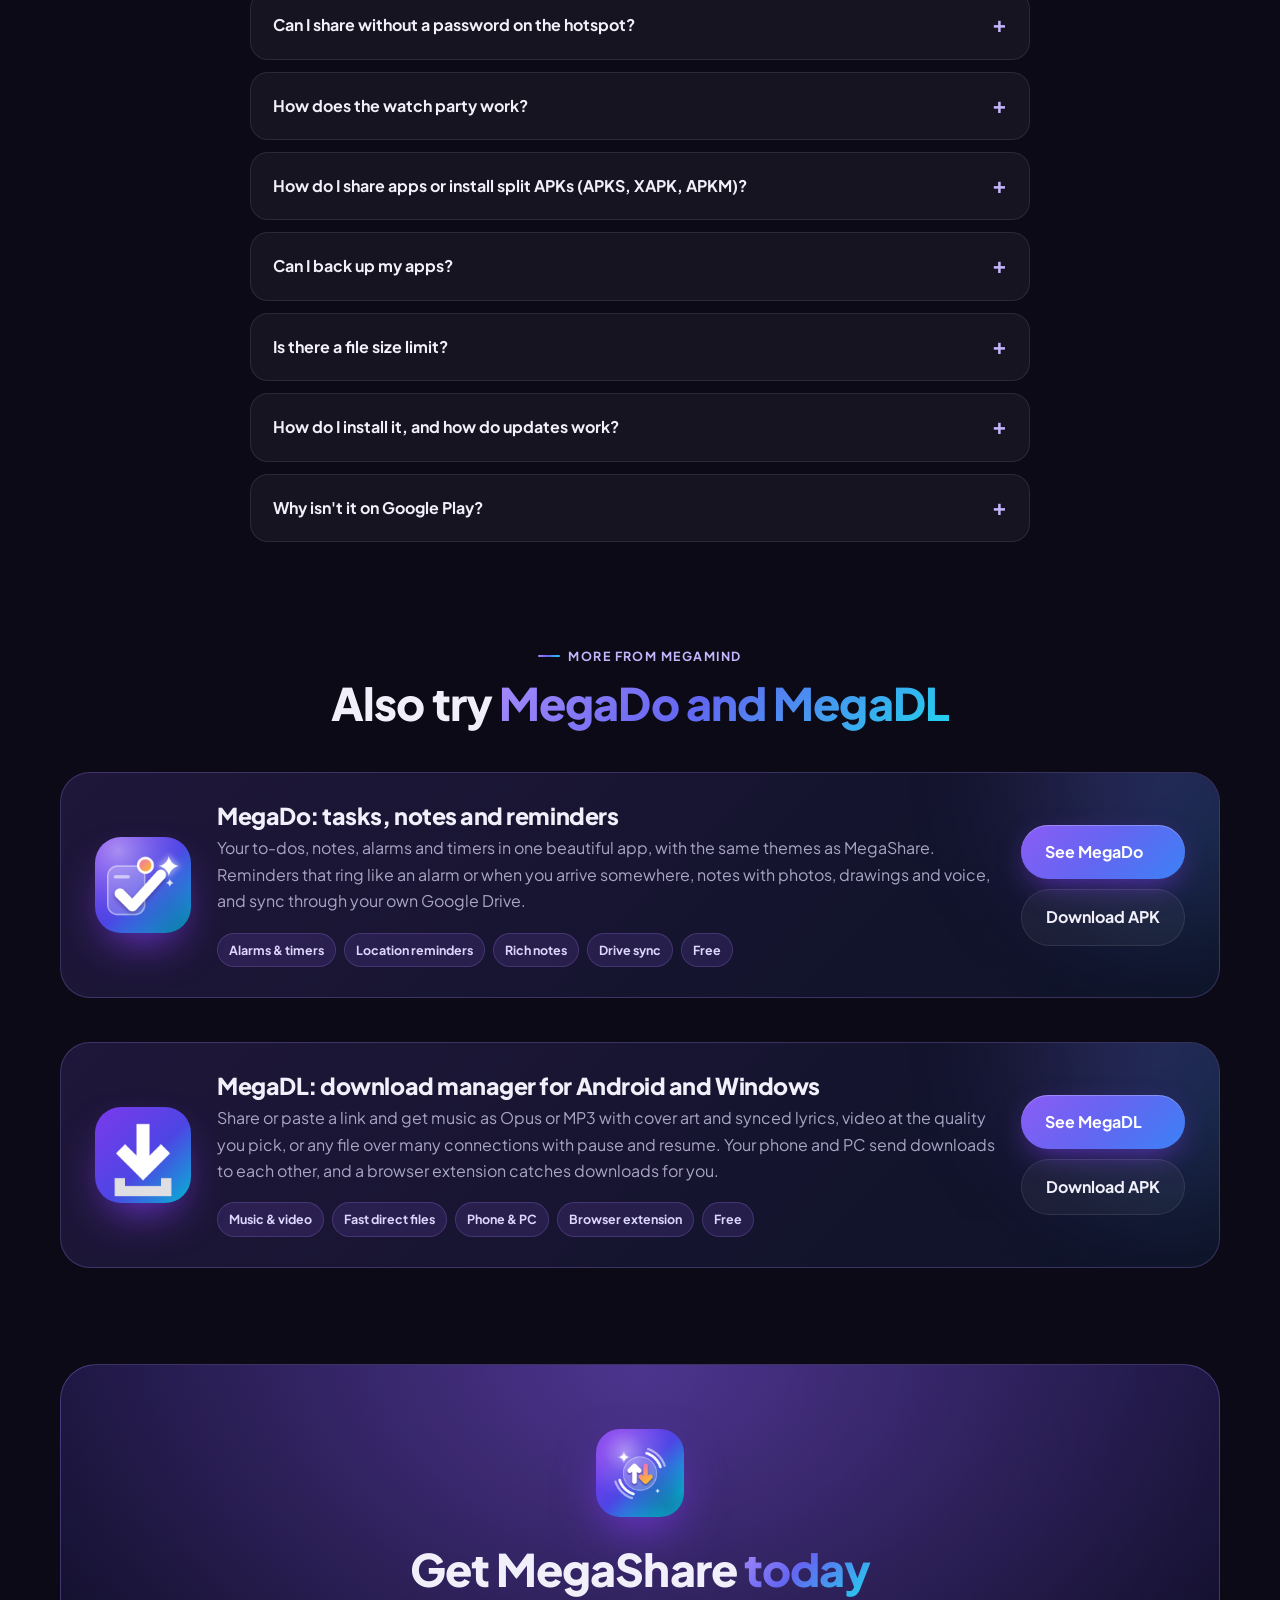
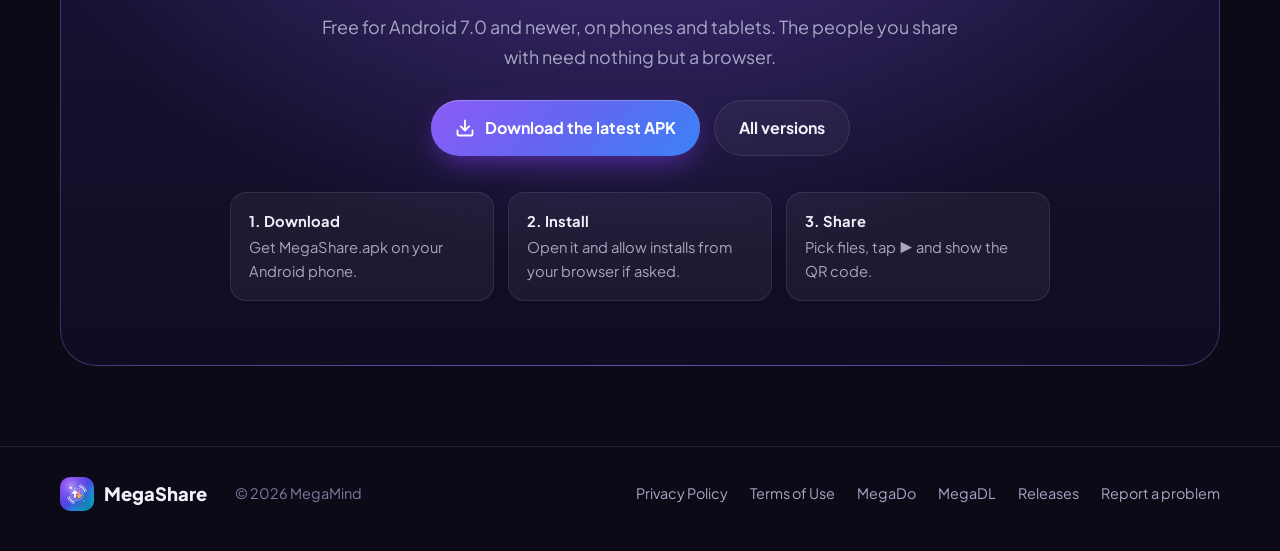
==== commit 16e3344c: "Website and README: link to MegaDL Co-Authored-By: Claude Opus 5.5 <noreply@anthropic.com>" ====
--- a/index.html
+++ b/index.html
@@ -471,7 +471,7 @@
 
   <section id="more" class="center reveal">
     <span class="eyebrow">More from MegaMind</span>
-    <h2>Also try <span class="grad-text">MegaDo</span></h2>
+    <h2>Also try <span class="grad-text">MegaDo and MegaDL</span></h2>
   </section>
   <div class="promo reveal">
     <img src="megado.png" alt="MegaDo app icon" width="96" height="96">
@@ -483,6 +483,18 @@
     <div class="actions">
       <a class="btn" href="https://megamind2999.github.io/MegaDoApk/">See MegaDo</a>
       <a class="btn ghost" href="https://github.com/MegaMind2999/MegaDoApk/releases/latest/download/MegaDo.apk">Download APK</a>
+    </div>
+  </div>
+  <div class="promo reveal">
+    <img src="megadl.png" alt="MegaDL app icon" width="96" height="96">
+    <div>
+      <h3>MegaDL: download manager for Android and Windows</h3>
+      <p>Share or paste a link and get music as Opus or MP3 with cover art and synced lyrics, video at the quality you pick, or any file over many connections with pause and resume. Your phone and PC send downloads to each other, and a browser extension catches downloads for you.</p>
+      <div class="tags"><span>Music &amp; video</span><span>Fast direct files</span><span>Phone &amp; PC</span><span>Browser extension</span><span>Free</span></div>
+    </div>
+    <div class="actions">
+      <a class="btn" href="https://megamind2999.github.io/MegaDLAPK/">See MegaDL</a>
+      <a class="btn ghost" href="https://github.com/MegaMind2999/MegaDLAPK/releases/latest/download/MegaDL.apk">Download APK</a>
     </div>
   </div>
 
@@ -512,6 +524,7 @@
       <a href="privacy.html">Privacy Policy</a>
       <a href="terms.html">Terms of Use</a>
       <a href="https://megamind2999.github.io/MegaDoApk/">MegaDo</a>
+      <a href="https://megamind2999.github.io/MegaDLAPK/">MegaDL</a>
       <a href="https://github.com/MegaMind2999/MegaShareApk/releases">Releases</a>
       <a href="https://github.com/MegaMind2999/MegaShareApk/issues">Report a problem</a>
     </nav>
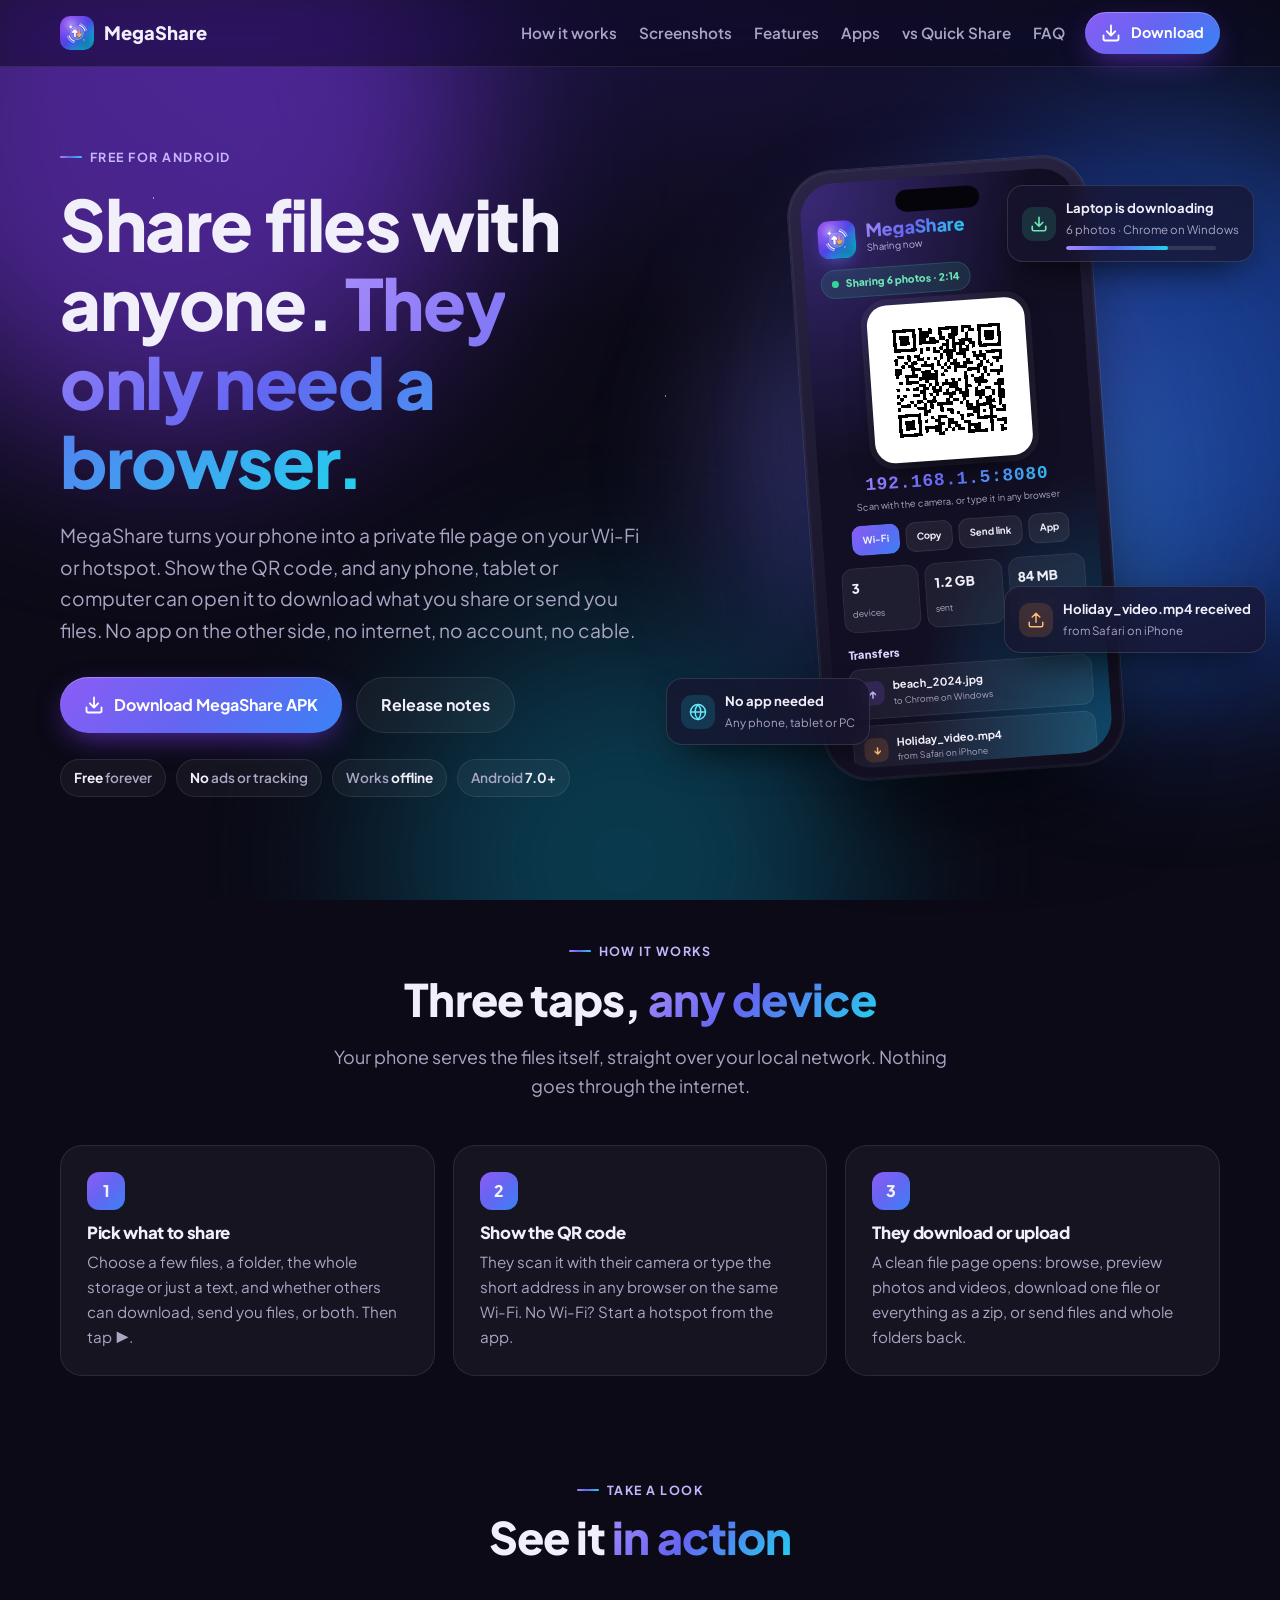
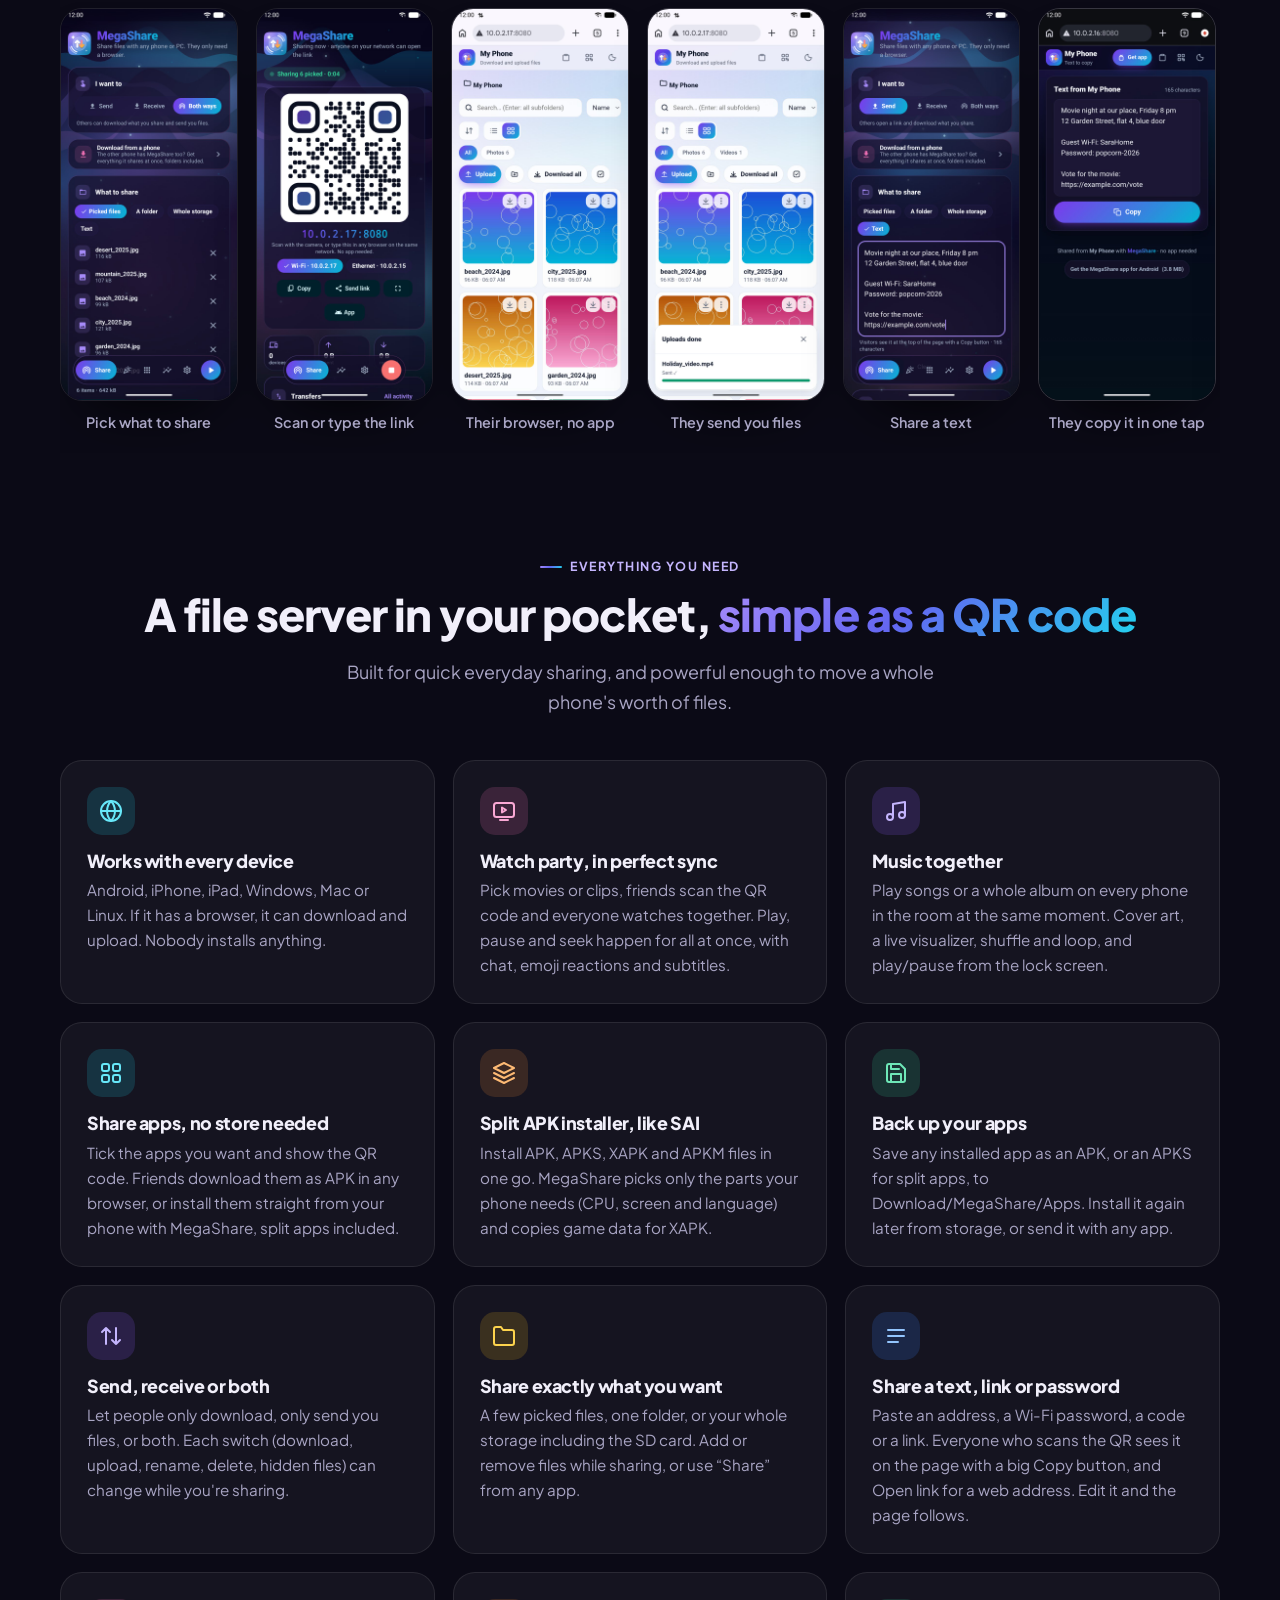
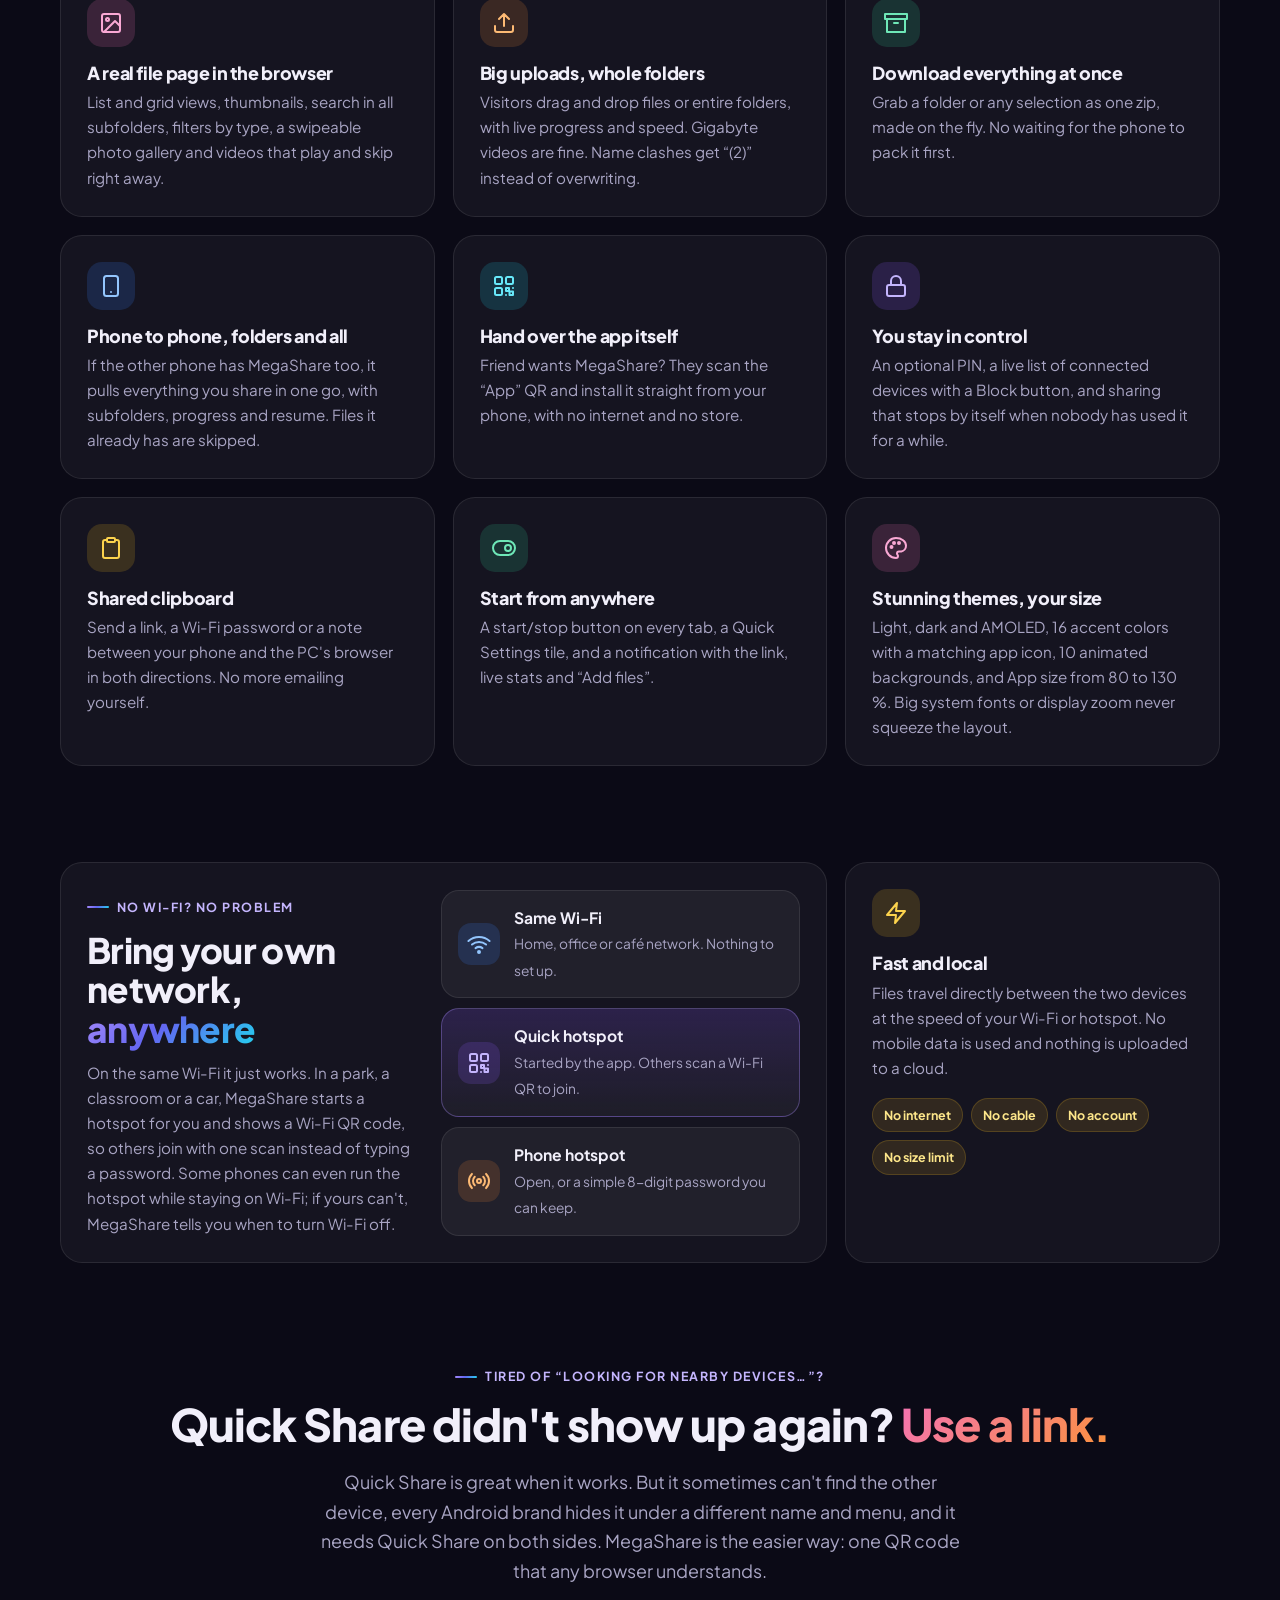
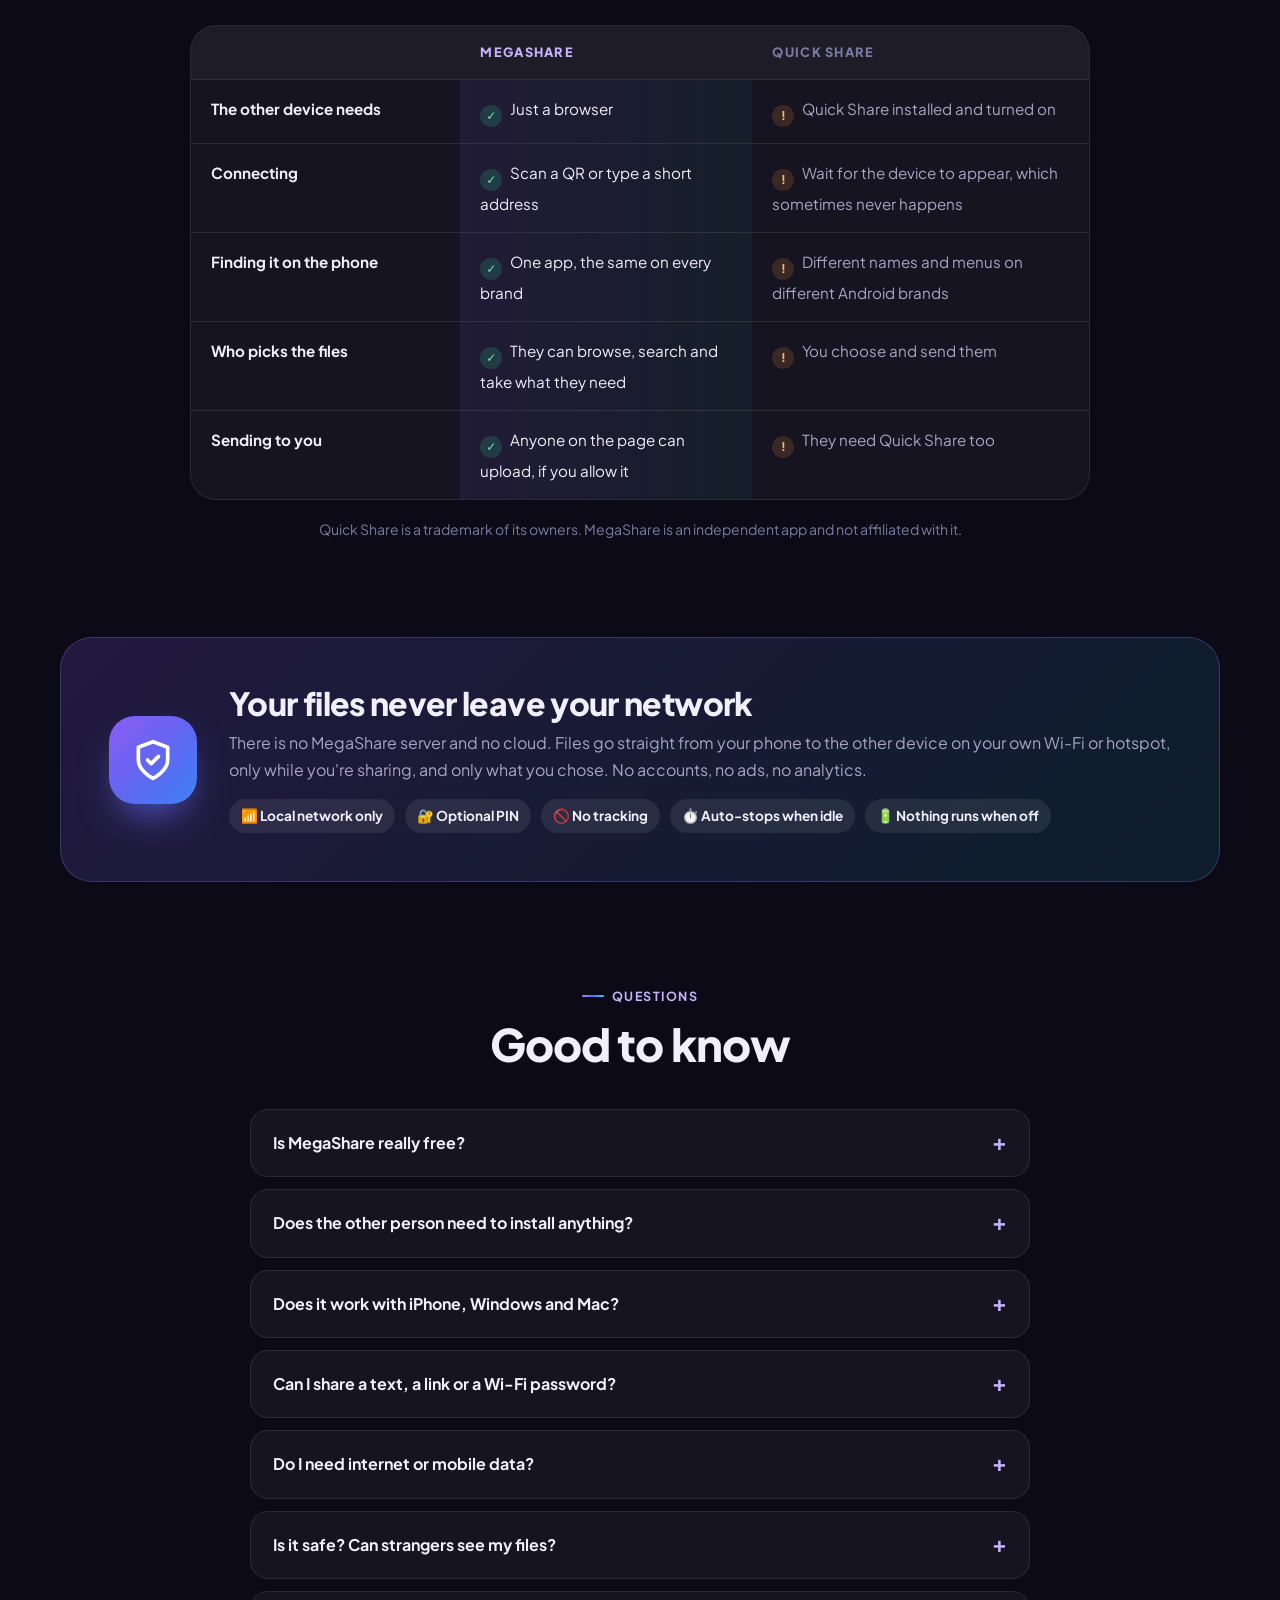
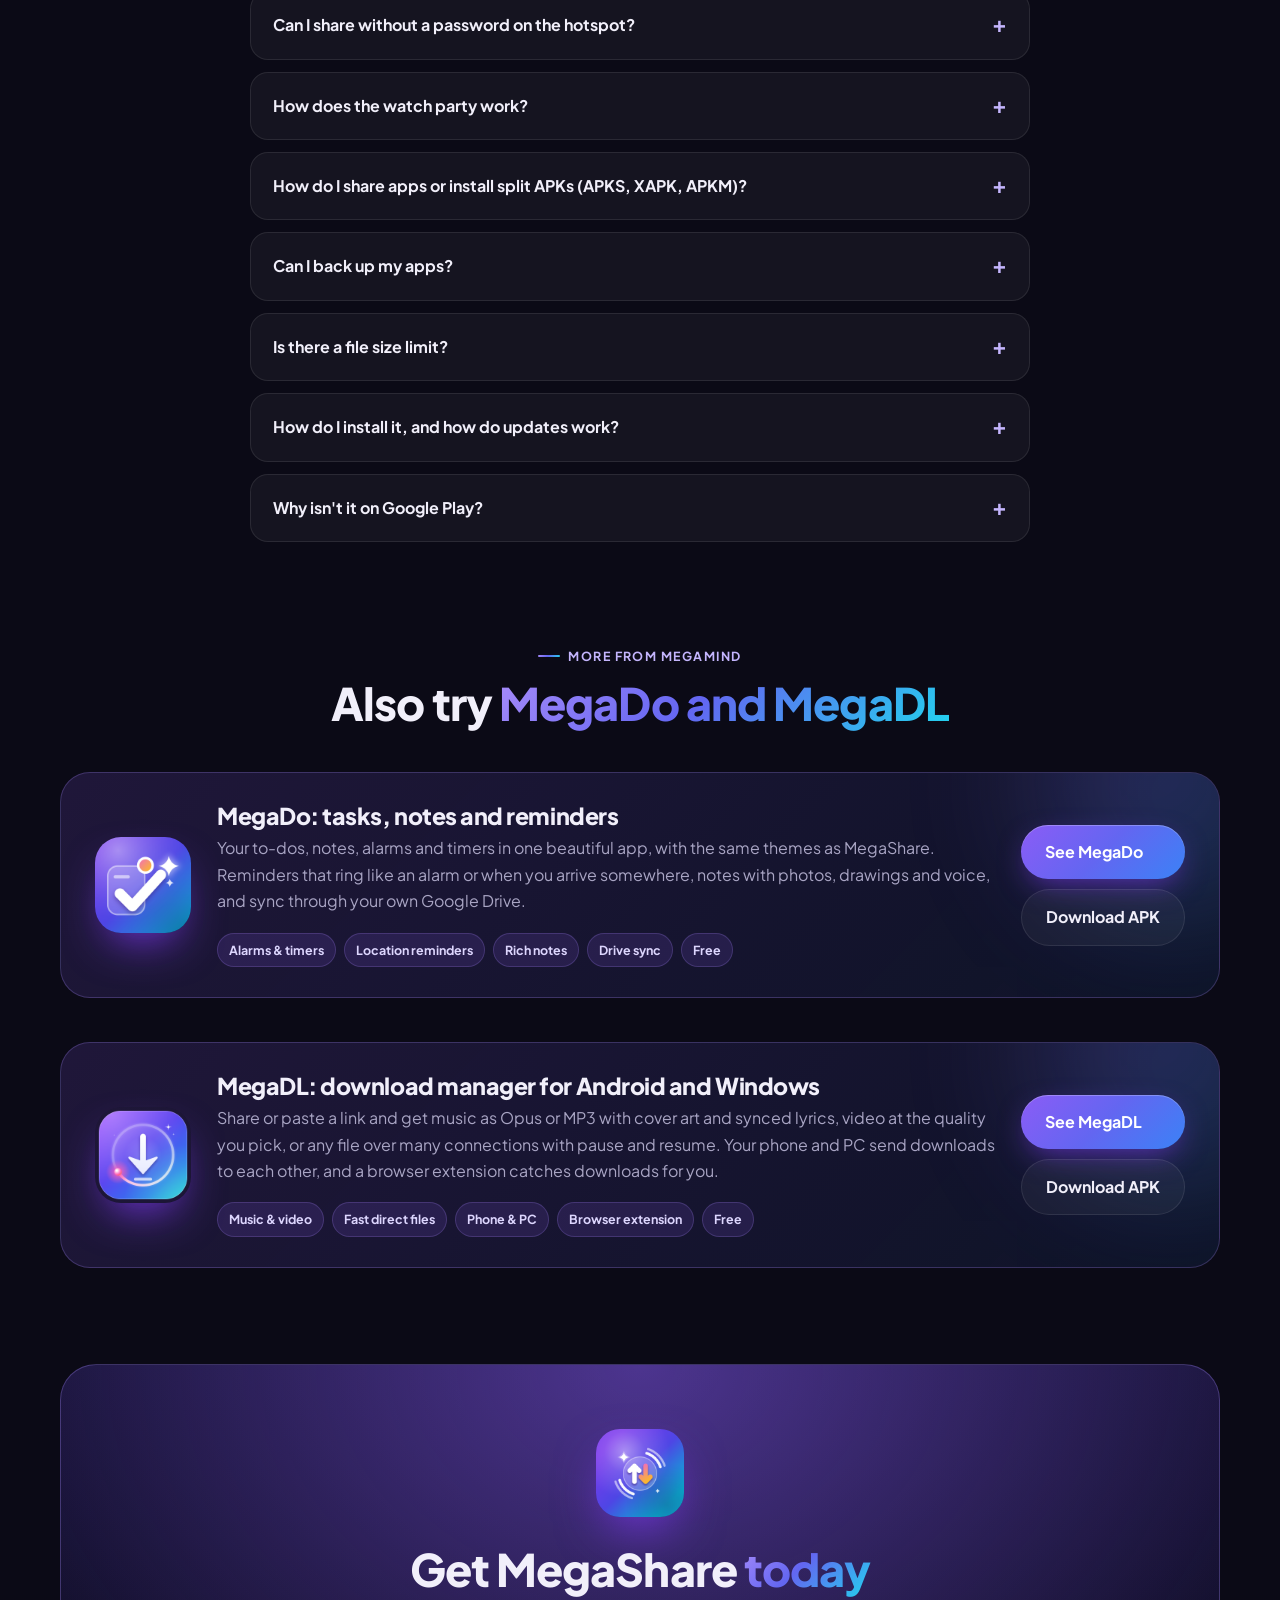
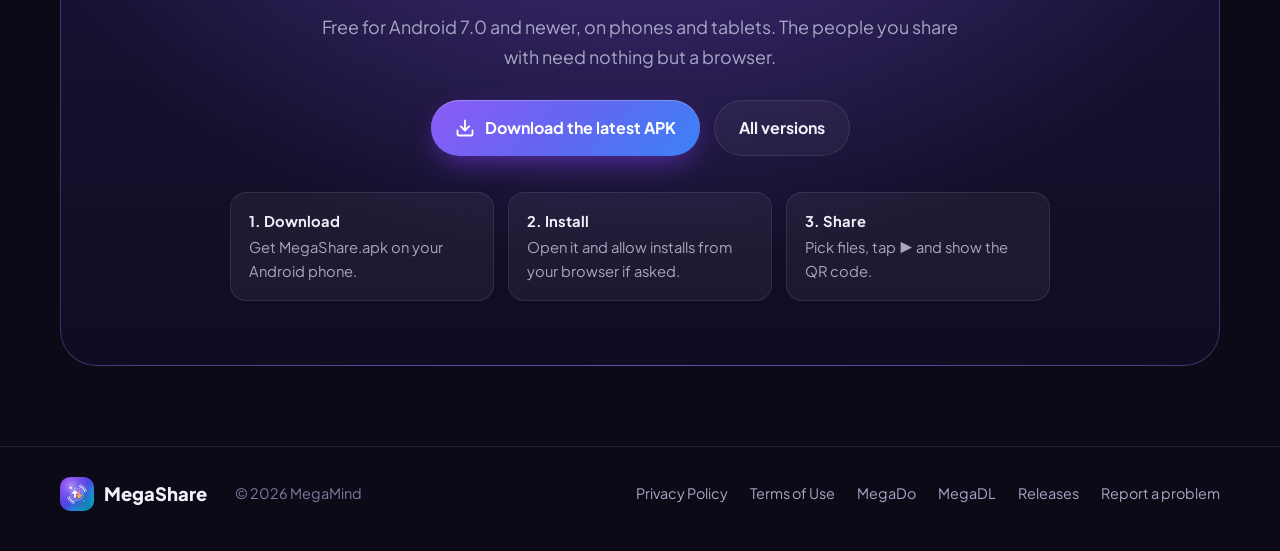
==== commit bac9fa0e: "Footer year from JavaScript (stays current every year) Co-Authored-By: Claude Opus 5.5 <noreply@anth" ====
--- a/index.html
+++ b/index.html
@@ -519,7 +519,7 @@
 <footer>
   <div class="wrap">
     <a class="brand" href="./"><img src="icon.png" alt="" width="28" height="28">MegaShare</a>
-    <span>© 2026 MegaMind</span>
+    <span>© <span class="year">2026</span> MegaMind</span><script>document.querySelectorAll('.year').forEach(function (e) { e.textContent = new Date().getFullYear(); });</script>
     <nav>
       <a href="privacy.html">Privacy Policy</a>
       <a href="terms.html">Terms of Use</a>
